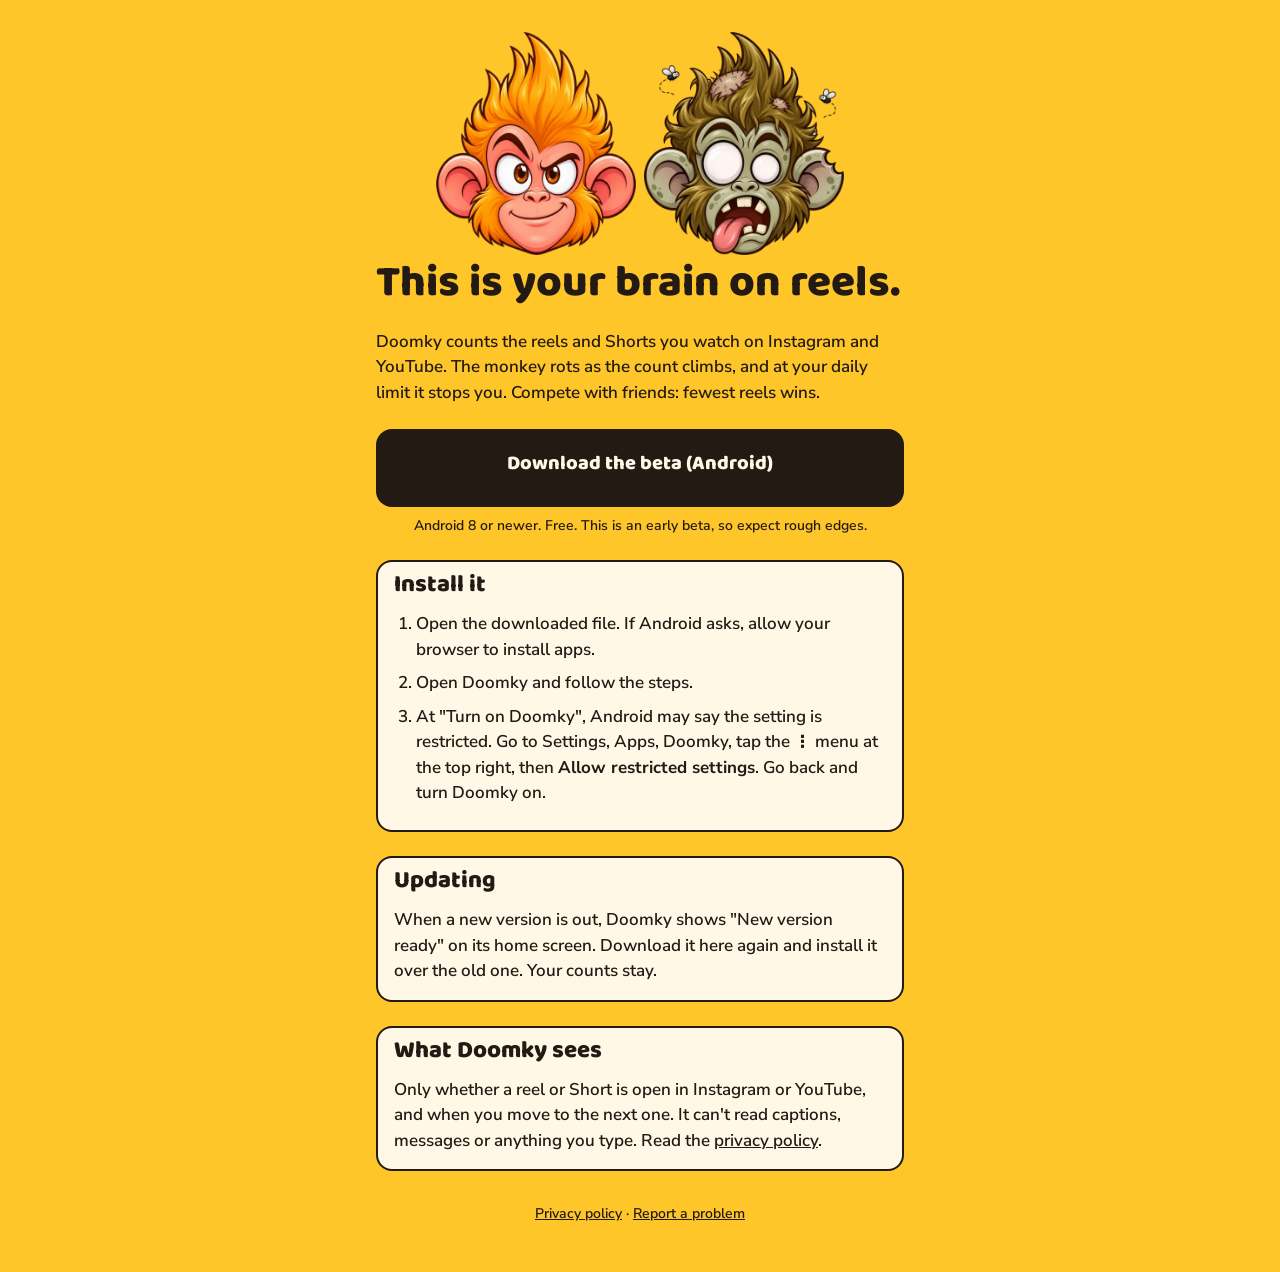
==== index.html @ 1da9b3ba "Doomky beta site: download page and privacy policy" ====
<!doctype html>
<html lang="en">
<head>
<meta charset="utf-8">
<meta name="viewport" content="width=device-width, initial-scale=1">
<title>Doomky beta</title>
<meta name="description" content="Doomky counts your reels and Shorts, and the monkey rots as you scroll. Android beta.">
<link rel="preconnect" href="https://fonts.googleapis.com">
<link rel="preconnect" href="https://fonts.gstatic.com" crossorigin>
<link href="https://fonts.googleapis.com/css2?family=Baloo+Tammudu+2:wght@800&family=Nunito+Sans:wght@600;800&display=swap" rel="stylesheet">
<style>
  :root { --ink: #231A14; --cream: #FFF8E7; --fresh: #FFC629; --rotten: #6F8F3A; color-scheme: light; }
  * { box-sizing: border-box; }
  body { margin: 0; background: var(--fresh); color: var(--ink); font: 600 17px/1.5 "Nunito Sans", system-ui, sans-serif; }
  main { max-width: 560px; margin: 0 auto; padding: 32px 16px 48px; }
  h1, h2 { font-family: "Baloo Tammudu 2", system-ui, sans-serif; font-weight: 800; line-height: 1.05; margin: 0; }
  h1 { font-size: 44px; margin-top: 16px; }
  h2 { font-size: 24px; margin-bottom: 8px; }
  .faces { display: flex; justify-content: center; gap: 8px; }
  .faces img { width: 45%; max-width: 200px; height: auto; }
  .lead { margin: 12px 0 24px; }
  .button { display: block; text-align: center; background: var(--ink); color: var(--cream); text-decoration: none; font: 800 20px "Baloo Tammudu 2", sans-serif; padding: 16px; border-radius: 16px; }
  .button:focus-visible { outline: 3px solid var(--cream); outline-offset: 3px; }
  .small { font-size: 14px; text-align: center; margin: 8px 0 0; }
  .card { background: var(--cream); border: 2px solid var(--ink); border-radius: 16px; padding: 16px; margin-top: 24px; }
  ol { margin: 0; padding-left: 22px; }
  li { margin-bottom: 8px; }
  a { color: var(--ink); }
  footer { margin-top: 32px; font-size: 14px; text-align: center; }
</style>
</head>
<body>
<main>
  <div class="faces">
    <img src="stage_0.webp" alt="Doomky the monkey, fresh" width="200" height="200">
    <img src="stage_4.webp" alt="Doomky the monkey, rotten after too many reels" width="200" height="200">
  </div>
  <h1>This is your brain on reels.</h1>
  <p class="lead">Doomky counts the reels and Shorts you watch on Instagram and YouTube. The monkey rots as the count climbs, and at your daily limit it stops you. Compete with friends: fewest reels wins.</p>
  <a class="button" href="https://github.com/shajith240/doomky-site/releases/latest/download/doomky.apk">Download the beta (Android)</a>
  <p class="small">Android 8 or newer. Free. This is an early beta, so expect rough edges.</p>

  <section class="card">
    <h2>Install it</h2>
    <ol>
      <li>Open the downloaded file. If Android asks, allow your browser to install apps.</li>
      <li>Open Doomky and follow the steps.</li>
      <li>At "Turn on Doomky", Android may say the setting is restricted. Go to Settings, Apps, Doomky, tap the ⋮ menu at the top right, then <b>Allow restricted settings</b>. Go back and turn Doomky on.</li>
    </ol>
  </section>

  <section class="card">
    <h2>Updating</h2>
    <p style="margin:0">When a new version is out, Doomky shows "New version ready" on its home screen. Download it here again and install it over the old one. Your counts stay.</p>
  </section>

  <section class="card">
    <h2>What Doomky sees</h2>
    <p style="margin:0">Only whether a reel or Short is open in Instagram or YouTube, and when you move to the next one. It can't read captions, messages or anything you type. Read the <a href="privacy.html">privacy policy</a>.</p>
  </section>

  <footer>
    <a href="privacy.html">Privacy policy</a> · <a href="https://github.com/shajith240/doomky-site/issues">Report a problem</a>
  </footer>
</main>
</body>
</html>
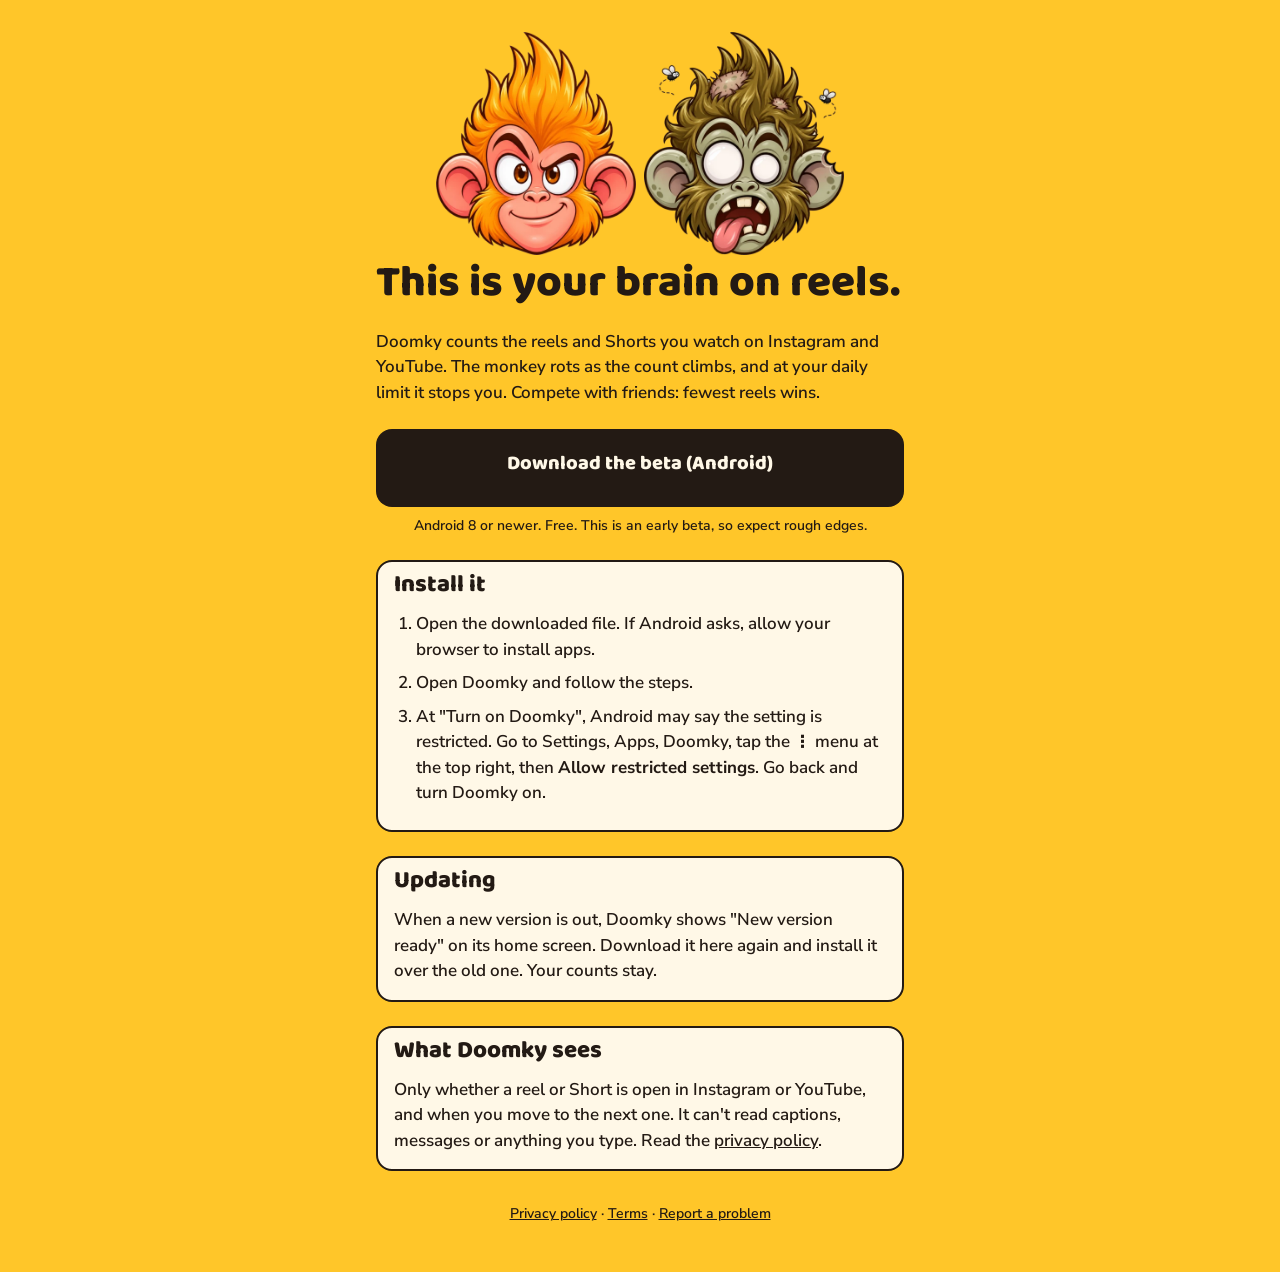
==== commit 596e03bd: "Privacy policy covers friends, bananas and crash reports; add terms" ====
--- a/index.html
+++ b/index.html
@@ -60,7 +60,7 @@
   </section>
 
   <footer>
-    <a href="privacy.html">Privacy policy</a> · <a href="https://github.com/shajith240/doomky-site/issues">Report a problem</a>
+    <a href="privacy.html">Privacy policy</a> · <a href="terms.html">Terms</a> · <a href="https://github.com/shajith240/doomky-site/issues">Report a problem</a>
   </footer>
 </main>
 </body>
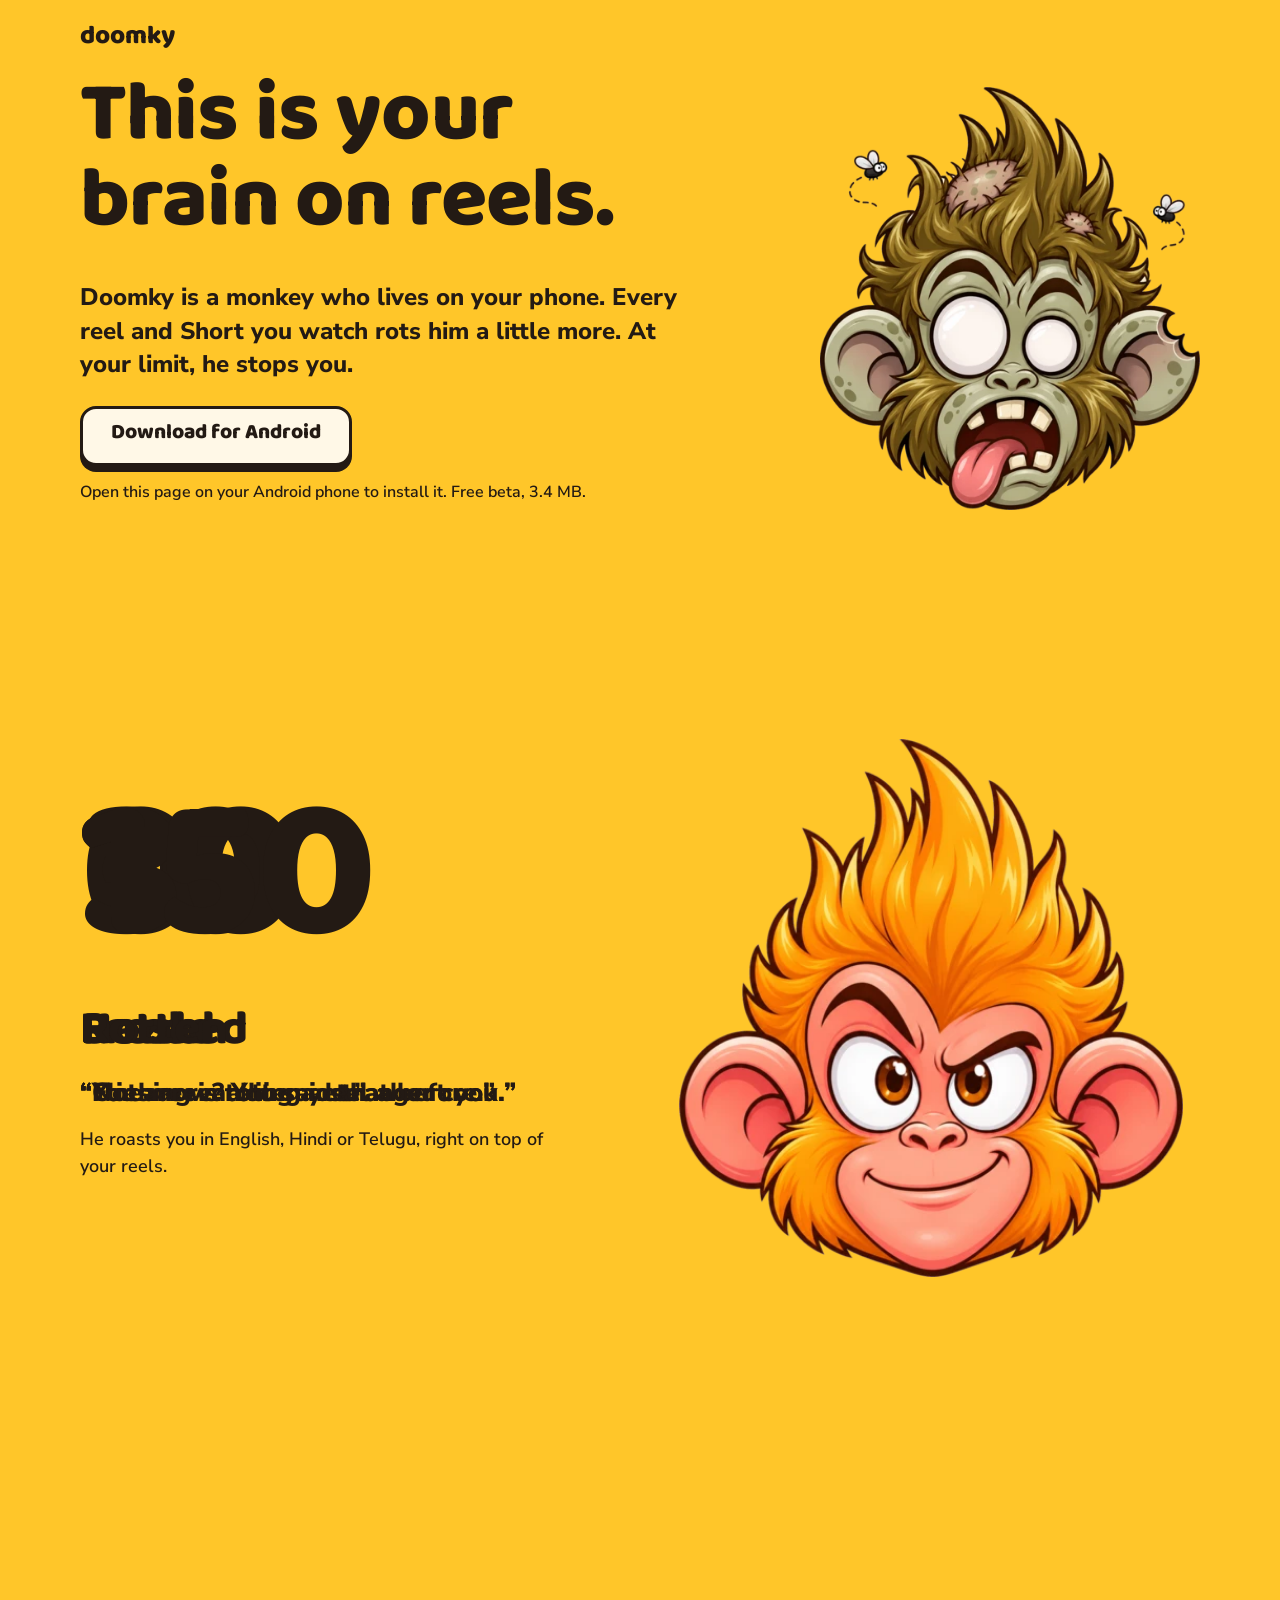
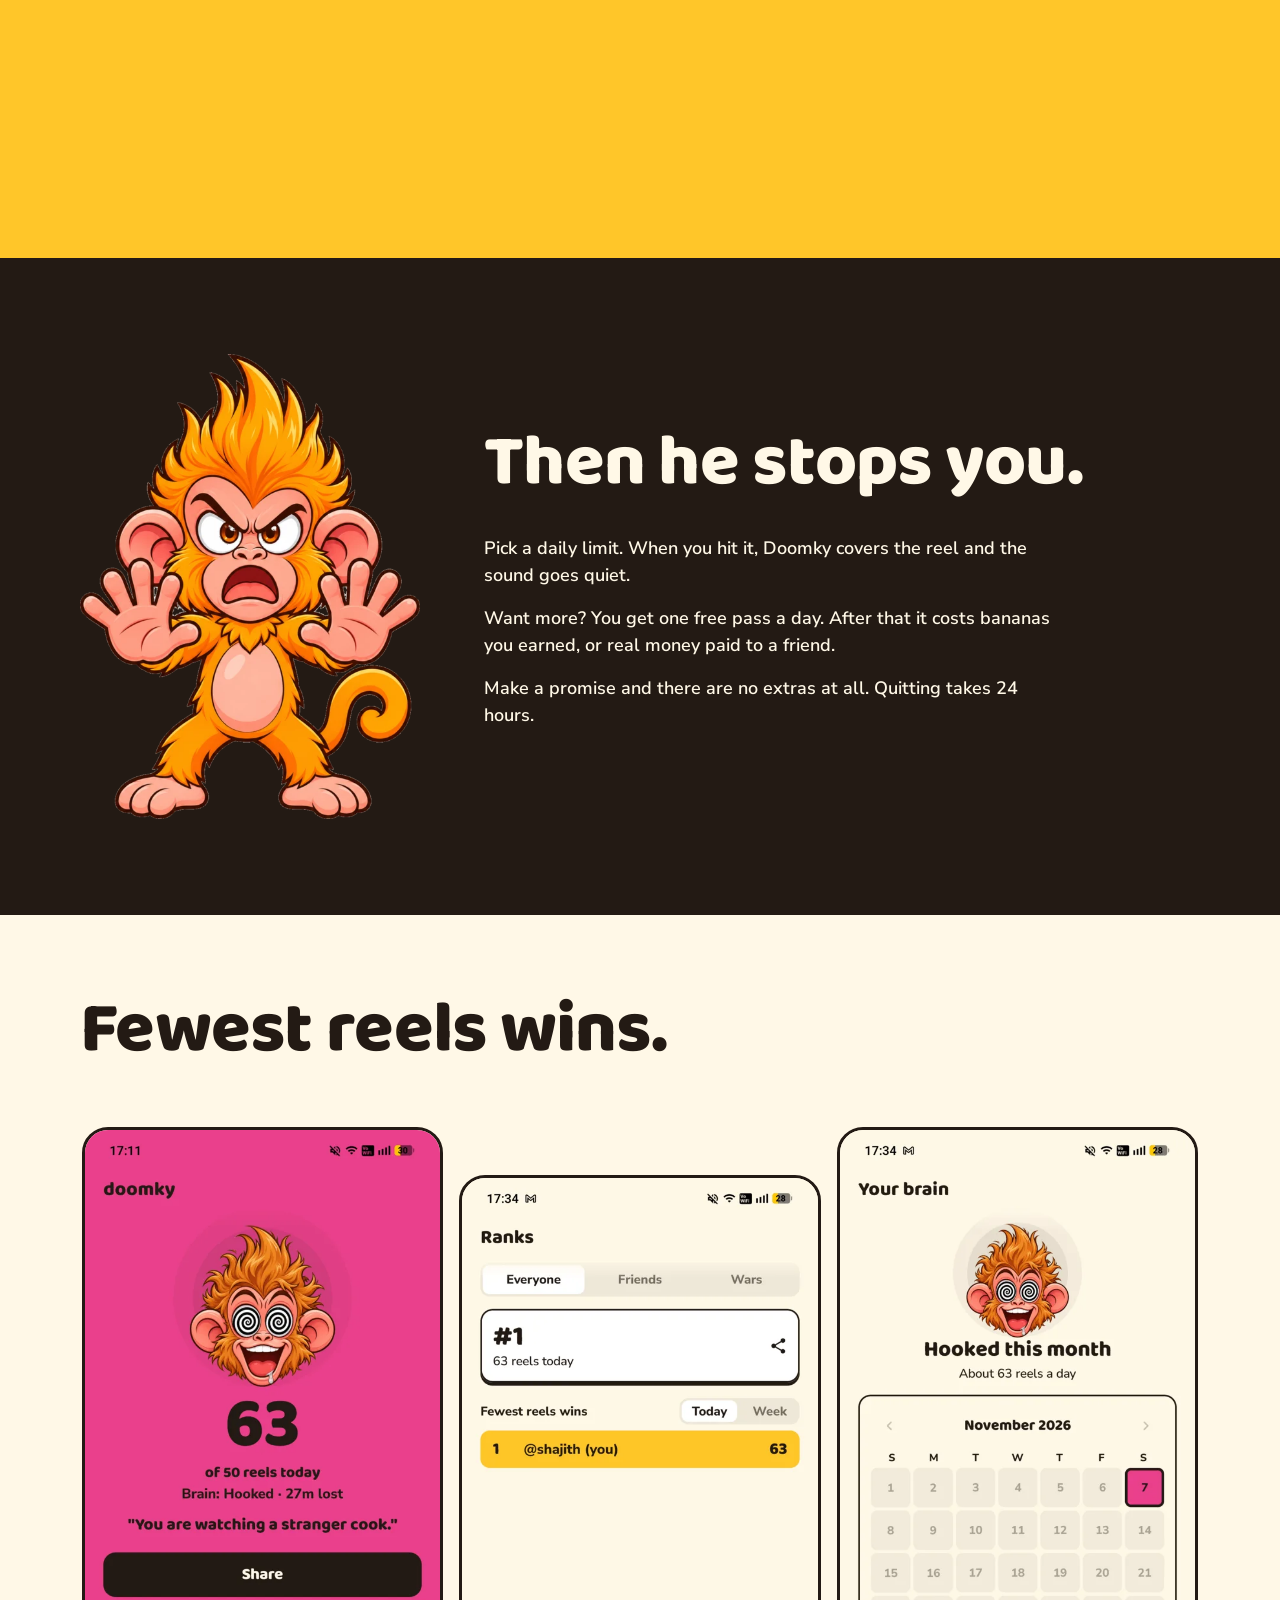
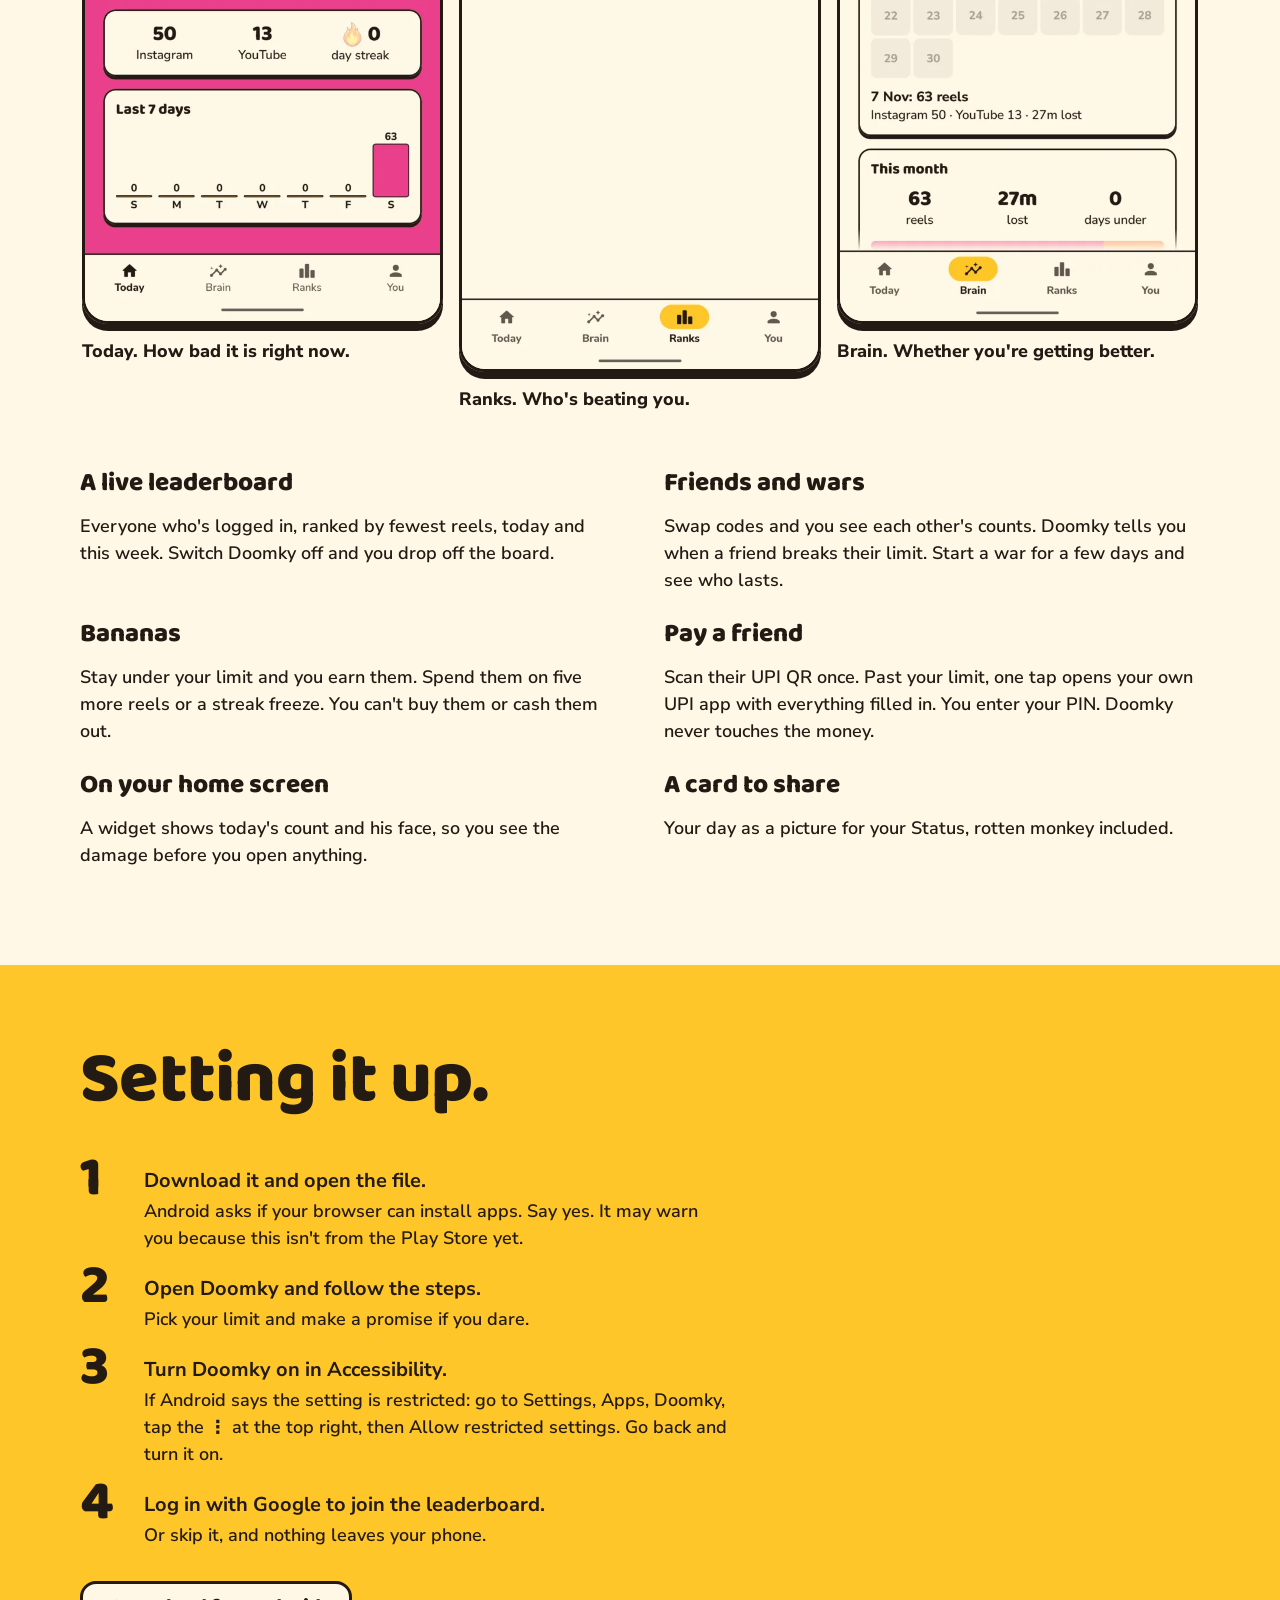
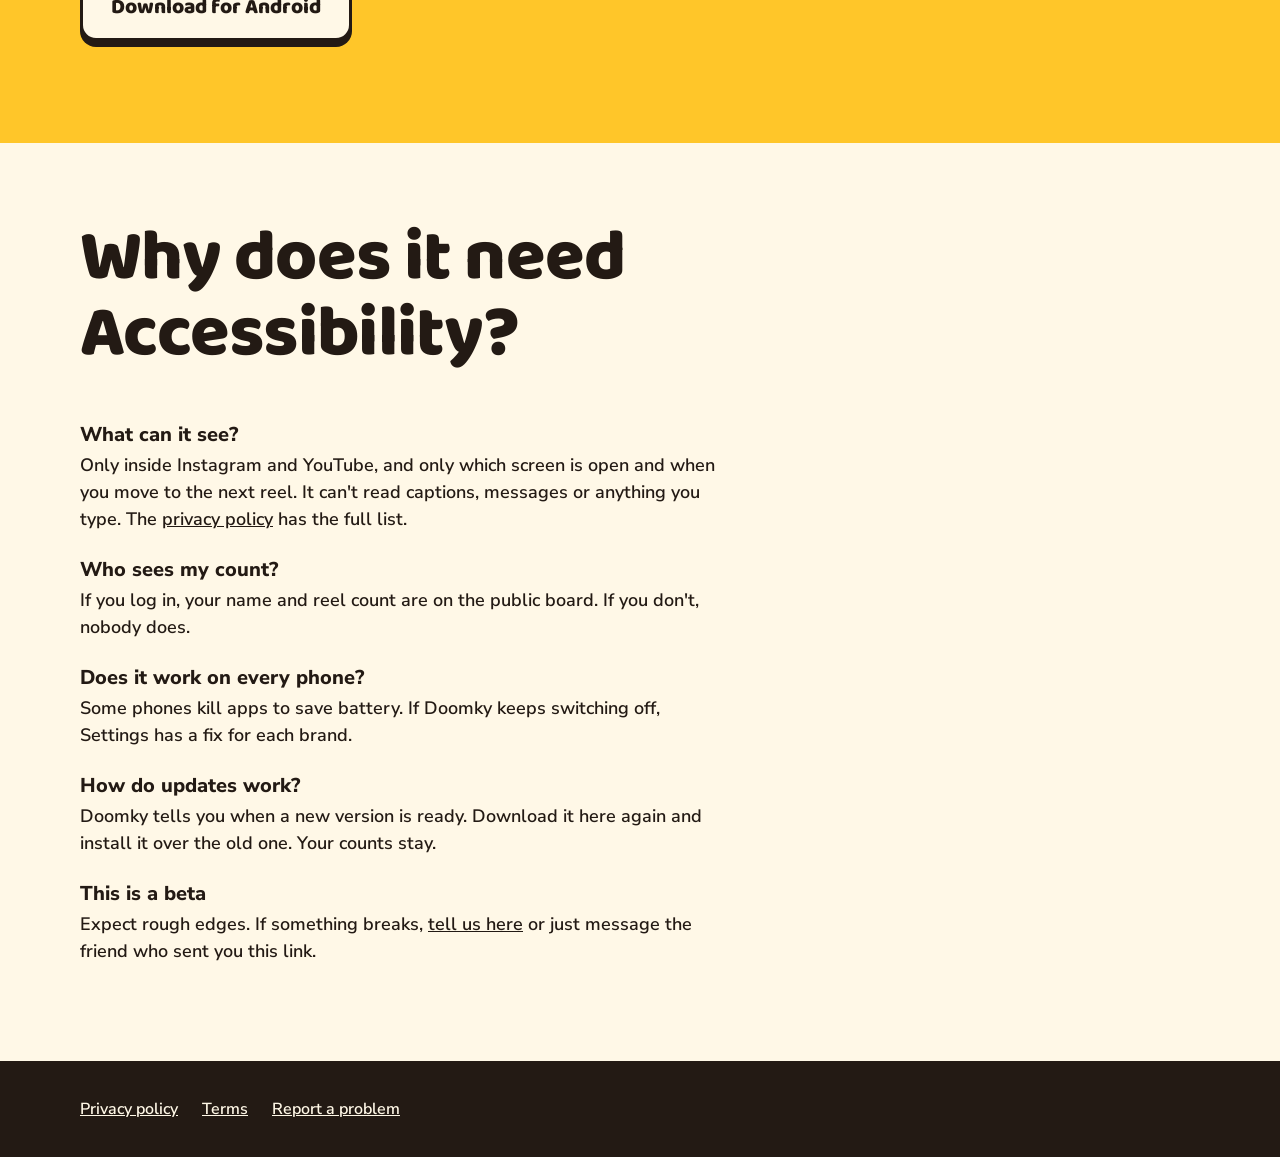
==== commit aacd1300: "Beta site: page rots as you scroll, chunky app-style buttons, real screens, setup guide" ====
--- a/index.html
+++ b/index.html
@@ -3,65 +3,322 @@
 <head>
 <meta charset="utf-8">
 <meta name="viewport" content="width=device-width, initial-scale=1">
-<title>Doomky beta</title>
-<meta name="description" content="Doomky counts your reels and Shorts, and the monkey rots as you scroll. Android beta.">
+<title>Doomky: this is your brain on reels</title>
+<meta name="description" content="A monkey that rots as you watch reels and Shorts, stops you at your limit, and ranks you against your friends. Fewest reels wins. Free Android beta.">
+<meta name="theme-color" content="#FFC629">
+<meta property="og:title" content="This is your brain on reels.">
+<meta property="og:description" content="Doomky rots as you scroll, stops you at your limit, and ranks you against your friends. Free Android beta.">
+<meta property="og:image" content="https://shajith240.github.io/doomky-site/og.jpg">
+<meta property="og:url" content="https://shajith240.github.io/doomky-site/">
+<meta property="og:type" content="website">
+<meta name="twitter:card" content="summary_large_image">
+<link rel="icon" href="stage_0.webp" type="image/webp">
 <link rel="preconnect" href="https://fonts.googleapis.com">
 <link rel="preconnect" href="https://fonts.gstatic.com" crossorigin>
-<link href="https://fonts.googleapis.com/css2?family=Baloo+Tammudu+2:wght@800&family=Nunito+Sans:wght@600;800&display=swap" rel="stylesheet">
+<link href="https://fonts.googleapis.com/css2?family=Baloo+Tammudu+2:wght@800&family=Nunito+Sans:opsz,wght@6..12,600;6..12,800&display=swap" rel="stylesheet">
 <style>
-  :root { --ink: #231A14; --cream: #FFF8E7; --fresh: #FFC629; --rotten: #6F8F3A; color-scheme: light; }
+  :root {
+    --ink: #231A14; --cream: #FFF8E7;
+    --fresh: #FFC629; --dazed: #FF8A3D; --hooked: #E9408A; --cooked: #B89B72; --rotten: #6F8F3A;
+    --stage: var(--fresh);
+    --bar: 76px;
+    --s1: 8px; --s2: 16px; --s3: 24px; --s4: 32px; --s5: 48px; --s6: 64px; --section: 72px;
+    color-scheme: light;
+  }
   * { box-sizing: border-box; }
-  body { margin: 0; background: var(--fresh); color: var(--ink); font: 600 17px/1.5 "Nunito Sans", system-ui, sans-serif; }
-  main { max-width: 560px; margin: 0 auto; padding: 32px 16px 48px; }
-  h1, h2 { font-family: "Baloo Tammudu 2", system-ui, sans-serif; font-weight: 800; line-height: 1.05; margin: 0; }
-  h1 { font-size: 44px; margin-top: 16px; }
-  h2 { font-size: 24px; margin-bottom: 8px; }
-  .faces { display: flex; justify-content: center; gap: 8px; }
-  .faces img { width: 45%; max-width: 200px; height: auto; }
-  .lead { margin: 12px 0 24px; }
-  .button { display: block; text-align: center; background: var(--ink); color: var(--cream); text-decoration: none; font: 800 20px "Baloo Tammudu 2", sans-serif; padding: 16px; border-radius: 16px; }
-  .button:focus-visible { outline: 3px solid var(--cream); outline-offset: 3px; }
-  .small { font-size: 14px; text-align: center; margin: 8px 0 0; }
-  .card { background: var(--cream); border: 2px solid var(--ink); border-radius: 16px; padding: 16px; margin-top: 24px; }
-  ol { margin: 0; padding-left: 22px; }
-  li { margin-bottom: 8px; }
-  a { color: var(--ink); }
-  footer { margin-top: 32px; font-size: 14px; text-align: center; }
+  html { -webkit-text-size-adjust: 100%; scroll-behavior: smooth; }
+  body {
+    margin: 0; color: var(--ink); background: var(--stage);
+    font: 600 18px/1.5 "Nunito Sans", system-ui, sans-serif;
+    transition: background-color .7s linear;
+    padding-bottom: var(--bar);
+  }
+  h1, h2, h3, .count, .wordmark { font-family: "Baloo Tammudu 2", system-ui, sans-serif; font-weight: 800; }
+  h1, h2, h3, p, ol, ul, figure { margin: 0; }
+  img { display: block; max-width: 100%; height: auto; }
+  a { color: inherit; }
+  :focus-visible { outline: 3px solid var(--ink); outline-offset: 3px; border-radius: 6px; }
+  .wrap { width: min(1120px, 100% - 40px); margin-inline: auto; }
+
+  /* opening poster: the type is the picture, and he bites into it */
+  .top { padding-top: var(--s3); }
+  .wordmark { font-size: 26px; line-height: 1; text-decoration: none; }
+  .poster { position: relative; padding: var(--s3) 0 0; }
+  h1 { font-size: clamp(50px, 14.5vw, 112px); line-height: 1.02; letter-spacing: -.01em; }
+  .section-title { font-size: clamp(38px, 8vw, 72px); line-height: 1.05; letter-spacing: -.01em; max-width: 12em; }
+  .poster img { width: clamp(220px, 62vw, 460px); margin: var(--s2) auto 0; position: relative; }
+  .lede { max-width: 26em; font-size: clamp(20px, 2.4vw, 24px); line-height: 1.4; margin-top: var(--s2); font-weight: 800; }
+  .get { display: inline-block; margin: var(--s3) 0 6px; background: var(--cream); color: var(--ink); border: 3px solid var(--ink); box-shadow: 0 6px 0 var(--ink); text-decoration: none; font: 800 21px/1 "Baloo Tammudu 2", sans-serif; padding: 18px 28px 15px; border-radius: 16px; transition: transform .1s ease-out, box-shadow .1s ease-out; }
+  .get:hover { background: #fff; }
+  .get:active { transform: translateY(5px); box-shadow: 0 1px 0 var(--ink); }
+  .fine { font-size: 16px; margin-top: var(--s1); }
+
+  /* the rot: one pinned scene. Scrolling only chooses which stage shows, so two stages can never be on screen together */
+  .rot { margin-top: var(--s6); }
+  .scene { display: flex; flex-direction: column; align-items: center; gap: var(--s3); width: min(1120px, 100% - 40px); margin-inline: auto; }
+  .faces { position: relative; width: min(42svh, 72vw); aspect-ratio: 1; flex: none; }
+  .faces img { position: absolute; inset: 0; width: 100%; height: 100%; object-fit: contain; opacity: 0; transition: opacity .3s linear; }
+  .faces img.on { opacity: 1; }
+  .beats { display: grid; width: 100%; }
+  .beat { grid-area: 1 / 1; opacity: 0; visibility: hidden; transition: opacity .18s linear, visibility 0s linear .18s; }
+  .beat.on { opacity: 1; visibility: visible; transition: opacity .22s linear .08s, visibility 0s; }
+  .count { font-size: clamp(88px, 24vw, 200px); line-height: .9; letter-spacing: -.02em; font-variant-numeric: tabular-nums; }
+  .beat h2 { font-size: clamp(30px, 4.5vw, 48px); line-height: 1.1; margin-top: 0; }
+  .beat p { font-size: clamp(20px, 2.4vw, 26px); font-weight: 800; line-height: 1.3; margin-top: var(--s1); max-width: 18em; }
+  .beat .say { font-weight: 600; font-size: 18px; line-height: 1.5; margin-top: var(--s2); max-width: 26em; }
+  /* only pinned when the script is running; without it every stage simply reads down the page */
+  .js .rot { height: 500svh; margin-top: var(--s5); }
+  .js .scene { position: sticky; top: 0; height: 100svh; padding: var(--s3) 0 calc(var(--bar) + var(--s2)); justify-content: center; }
+  html:not(.js) .beat { grid-area: auto; opacity: 1; visibility: visible; margin-bottom: var(--s5); }
+  html:not(.js) .faces { display: none; }
+
+  /* the stop: nothing else on the page interrupts you like this, and neither does anything else on your phone */
+  .stop { padding: var(--section) 0; color: var(--cream); background: var(--ink); }
+  .stop .wrap { display: grid; gap: var(--s2); }
+  .stop img { width: min(280px, 72vw); margin: 0 auto var(--s1); }
+    .stop p { max-width: 32em; margin-top: var(--s2); }
+  .stop :focus-visible { outline-color: var(--cream); }
+
+  /* the real app, laid out by hand */
+  .inside { background: var(--cream); padding: var(--section) 0; }
+    .shots { display: flex; gap: var(--s2); margin: var(--s4) 0 var(--s5); overflow-x: auto; scroll-snap-type: x proximity; padding: var(--s1) 2px var(--s2); }
+  .shots figure { flex: 0 0 min(64vw, 300px); scroll-snap-align: start; }
+  .shots img { border: 3px solid var(--ink); border-radius: 26px; box-shadow: 0 7px 0 var(--ink); }
+  .shots figure:nth-child(2) { margin-top: var(--s3); }
+  .shots figcaption { font-weight: 800; margin-top: var(--s2); line-height: 1.3; }
+  .what { display: grid; gap: var(--s4) var(--s5); }
+  .what h3 { font-size: 26px; line-height: 1.15; }
+  .what p { margin-top: var(--s1); max-width: 32em; }
+
+  /* setting it up: this really is a sequence */
+  .setup { background: var(--fresh); padding: var(--section) 0; }
+    .setup ol { list-style: none; padding: 0; margin-top: var(--s4); counter-reset: s; display: grid; gap: var(--s3); max-width: 36em; }
+  .setup li { counter-increment: s; display: grid; grid-template-columns: var(--s6) 1fr; }
+  .setup li::before { content: counter(s); font: 800 56px/.9 "Baloo Tammudu 2", sans-serif; }
+  .setup b { display: block; font-size: 20px; line-height: 1.3; margin-bottom: 4px; }
+  .setup .get { margin-top: var(--s4); background: var(--cream); }
+
+  .honest { background: var(--cream); padding: var(--section) 0; }
+    .honest .qa { margin-top: var(--s4); display: grid; gap: var(--s3); max-width: 36em; }
+  .honest h3 { font: 800 20px/1.3 "Nunito Sans", sans-serif; margin-bottom: 4px; }
+  footer { background: var(--ink); color: var(--cream); padding: var(--s3) 0; font-size: 16px; }
+  footer nav { display: flex; flex-wrap: wrap; gap: 0 var(--s3); }
+  footer a { display: inline-block; padding: 12px 0; }
+  footer :focus-visible { outline-color: var(--cream); }
+
+  /* the button stays in reach, because people arrive from a chat, on a phone */
+  .bar { position: fixed; inset: auto 0 0; z-index: 5; padding: 10px var(--s2) calc(14px + env(safe-area-inset-bottom)); background: var(--ink); display: flex; align-items: center; gap: 14px; transform: translateY(100%); transition: transform .28s cubic-bezier(.2,.8,.2,1); }
+  .bar.show { transform: none; }
+  .bar img { width: 44px; height: 44px; flex: none; }
+  .bar a { flex: 1; text-align: center; background: var(--fresh); color: var(--ink); border: 2px solid var(--cream); box-shadow: 0 4px 0 var(--cream); text-decoration: none; font: 800 20px/1 "Baloo Tammudu 2", sans-serif; padding: 14px 12px 11px; border-radius: 13px; transition: transform .1s ease-out, box-shadow .1s ease-out; }
+  .bar a:active { transform: translateY(3px); box-shadow: 0 1px 0 var(--cream); }
+  .bar a:focus-visible { outline-color: var(--cream); }
+
+  @media (min-width: 800px) {
+    :root { --bar: 0px; }
+    .bar { display: none; }
+    :root { --section: 96px; }
+    .poster { display: grid; grid-template-columns: 1fr 380px; align-items: center; gap: 0 var(--s5); padding-top: var(--s4); }
+    .poster h1 { font-size: clamp(64px, 6.6vw, 96px); grid-column: 1; align-self: end; }
+    .poster .pitch { grid-column: 1; align-self: start; }
+    .poster img { grid-column: 2; grid-row: 1 / span 2; width: 100%; margin: 0; }
+    .js .scene { flex-direction: row-reverse; justify-content: space-between; gap: var(--s6); padding-bottom: var(--s3); }
+    .faces { width: min(64svh, 42vw); }
+    .beats { flex: 1; }
+    .stop .wrap { grid-template-columns: auto 1fr; align-items: center; gap: var(--s2) var(--s6); }
+    .stop img { width: 340px; margin: 0; }
+    .shots { overflow: visible; }
+    .shots figure { flex: 1 1 0; }
+    .shots figure:nth-child(2) { margin-top: var(--s5); }
+    .what { grid-template-columns: 1fr 1fr; }
+  }
+  @media (prefers-reduced-motion: reduce) {
+    html { scroll-behavior: auto; }
+    body, .faces img, .get, .bar, .bar a { transition: none; }
+  }
 </style>
 </head>
 <body>
+
+<header class="top wrap"><span class="wordmark">doomky</span></header>
+
 <main>
-  <div class="faces">
-    <img src="stage_0.webp" alt="Doomky the monkey, fresh" width="200" height="200">
-    <img src="stage_4.webp" alt="Doomky the monkey, rotten after too many reels" width="200" height="200">
+  <section class="wrap poster">
+    <h1>This is your<br>brain on reels.</h1>
+    <img src="stage_4.webp" width="512" height="512" alt="Doomky the monkey, rotten: grey-green, bald patches, tongue out, flies around his head.">
+    <div class="pitch">
+      <p class="lede">Doomky is a monkey who lives on your phone. Every reel and Short you watch rots him a little more. At your limit, he stops you.</p>
+      <a class="get" href="https://github.com/shajith240/doomky-site/releases/latest/download/doomky.apk">Download for Android</a>
+      <p class="fine">Free beta. 3.4 MB. Not on iPhone yet.</p>
+    </div>
+  </section>
+
+  <section class="rot" aria-label="What happens to him as the count climbs">
+    <div class="scene">
+      <div class="faces" aria-hidden="true">
+        <img class="on" src="stage_0.webp" width="512" height="512" alt="" data-face="0">
+        <img src="stage_1.webp" width="512" height="512" alt="" data-face="1" loading="lazy">
+        <img src="stage_2.webp" width="512" height="512" alt="" data-face="2" loading="lazy">
+        <img src="stage_3.webp" width="512" height="512" alt="" data-face="3" loading="lazy">
+        <img src="stage_4.webp" width="512" height="512" alt="" data-face="4" loading="lazy">
+      </div>
+      <div class="beats">
+      <article class="beat on" data-stage="0" data-color="--fresh">
+        <div class="count" data-count="0">0</div>
+        <h2>Fresh</h2>
+        <p>“Nothing is rotten yet.”</p>
+      </article>
+      <article class="beat" data-stage="1" data-color="--dazed">
+        <div class="count" data-count="10">10</div>
+        <h2>Dazed</h2>
+        <p>“One more? You said that before.”</p>
+      </article>
+      <article class="beat" data-stage="2" data-color="--hooked">
+        <div class="count" data-count="30">30</div>
+        <h2>Hooked</h2>
+        <p>“You are watching a stranger cook.”</p>
+      </article>
+      <article class="beat" data-stage="3" data-color="--cooked">
+        <div class="count" data-count="75">75</div>
+        <h2>Cooked</h2>
+        <p>“You learned a dance. Not your syllabus.”</p>
+      </article>
+      <article class="beat" data-stage="4" data-color="--rotten">
+        <div class="count" data-count="150">150</div>
+        <h2>Rotten</h2>
+        <p>“Flies are making a reel about you.”</p>
+        <p class="say">He roasts you in English, Hindi or Telugu, right on top of your reels.</p>
+      </article>
+      </div>
+    </div>
+  </section>
+
+  <section class="stop">
+    <div class="wrap">
+      <img src="pose_stop.webp" width="720" height="720" alt="Doomky standing with both palms out, shouting stop." loading="lazy">
+      <div class="words">
+      <h2 class="section-title">Then he stops you.</h2>
+      <p>Pick a daily limit. When you hit it, Doomky covers the reel and the sound goes quiet.</p>
+      <p>Want more? You get one free pass a day. After that it costs bananas you earned, or real money paid to a friend.</p>
+      <p>Make a promise and there are no extras at all. Quitting takes 24 hours.</p>
+      </div>
+    </div>
+  </section>
+
+  <section class="inside">
+    <div class="wrap">
+      <h2 class="section-title">Fewest reels wins.</h2>
+      <div class="shots">
+        <figure><img src="screen_today.webp" width="600" height="1335" alt="The Today screen: Doomky hypnotised on a pink background, 63 of 50 reels today, 27 minutes lost." loading="lazy"><figcaption>Today. How bad it is right now.</figcaption></figure>
+        <figure><img src="screen_ranks.webp" width="600" height="1335" alt="The Ranks screen: tabs for Everyone, Friends and Wars, with your place on the board." loading="lazy"><figcaption>Ranks. Who's beating you.</figcaption></figure>
+        <figure><img src="screen_brain.webp" width="600" height="1335" alt="The Brain screen: a month calendar coloured by how rotten each day was." loading="lazy"><figcaption>Brain. Whether you're getting better.</figcaption></figure>
+      </div>
+      <div class="what">
+        <div><h3>A live leaderboard</h3><p>Everyone who's logged in, ranked by fewest reels, today and this week. Switch Doomky off and you drop off the board.</p></div>
+        <div><h3>Friends and wars</h3><p>Swap codes and you see each other's counts. Doomky tells you when a friend breaks their limit. Start a war for a few days and see who lasts.</p></div>
+        <div><h3>Bananas</h3><p>Stay under your limit and you earn them. Spend them on five more reels or a streak freeze. You can't buy them or cash them out.</p></div>
+        <div><h3>Pay a friend</h3><p>Scan their UPI QR once. Past your limit, one tap opens your own UPI app with everything filled in. You enter your PIN. Doomky never touches the money.</p></div>
+        <div><h3>On your home screen</h3><p>A widget shows today's count and his face, so you see the damage before you open anything.</p></div>
+        <div><h3>A card to share</h3><p>Your day as a picture for your Status, rotten monkey included.</p></div>
+      </div>
+    </div>
+  </section>
+
+  <section class="setup" id="setup">
+    <div class="wrap">
+      <h2 class="section-title">Setting it up.</h2>
+      <ol>
+        <li><div><b>Download it and open the file.</b> Android asks if your browser can install apps. Say yes. It may warn you because this isn't from the Play Store yet.</div></li>
+        <li><div><b>Open Doomky and follow the steps.</b> Pick your limit and make a promise if you dare.</div></li>
+        <li><div><b>Turn Doomky on in Accessibility.</b> If Android says the setting is restricted: go to Settings, Apps, Doomky, tap the ⋮ at the top right, then Allow restricted settings. Go back and turn it on.</div></li>
+        <li><div><b>Log in with Google to join the leaderboard.</b> Or skip it, and nothing leaves your phone.</div></li>
+      </ol>
+      <a class="get" href="https://github.com/shajith240/doomky-site/releases/latest/download/doomky.apk">Download for Android</a>
+    </div>
+  </section>
+
+  <section class="honest">
+    <div class="wrap">
+      <h2 class="section-title">Why does it need Accessibility?</h2>
+      <div class="qa">
+        <div><h3>What can it see?</h3><p>Only inside Instagram and YouTube, and only which screen is open and when you move to the next reel. It can't read captions, messages or anything you type. The <a href="privacy.html">privacy policy</a> has the full list.</p></div>
+        <div><h3>Who sees my count?</h3><p>If you log in, your name and reel count are on the public board. If you don't, nobody does.</p></div>
+        <div><h3>Does it work on every phone?</h3><p>Some phones kill apps to save battery. If Doomky keeps switching off, Settings has a fix for each brand.</p></div>
+        <div><h3>How do updates work?</h3><p>Doomky tells you when a new version is ready. Download it here again and install it over the old one. Your counts stay.</p></div>
+        <div><h3>This is a beta</h3><p>Expect rough edges. If something breaks, <a href="https://github.com/shajith240/doomky-site/issues">tell us here</a> or just message the friend who sent you this link.</p></div>
+      </div>
+    </div>
+  </section>
+</main>
+
+<footer>
+  <div class="wrap">
+    <nav aria-label="Legal">
+      <a href="privacy.html">Privacy policy</a>
+      <a href="terms.html">Terms</a>
+      <a href="https://github.com/shajith240/doomky-site/issues">Report a problem</a>
+    </nav>
   </div>
-  <h1>This is your brain on reels.</h1>
-  <p class="lead">Doomky counts the reels and Shorts you watch on Instagram and YouTube. The monkey rots as the count climbs, and at your daily limit it stops you. Compete with friends: fewest reels wins.</p>
-  <a class="button" href="https://github.com/shajith240/doomky-site/releases/latest/download/doomky.apk">Download the beta (Android)</a>
-  <p class="small">Android 8 or newer. Free. This is an early beta, so expect rough edges.</p>
-
-  <section class="card">
-    <h2>Install it</h2>
-    <ol>
-      <li>Open the downloaded file. If Android asks, allow your browser to install apps.</li>
-      <li>Open Doomky and follow the steps.</li>
-      <li>At "Turn on Doomky", Android may say the setting is restricted. Go to Settings, Apps, Doomky, tap the ⋮ menu at the top right, then <b>Allow restricted settings</b>. Go back and turn Doomky on.</li>
-    </ol>
-  </section>
-
-  <section class="card">
-    <h2>Updating</h2>
-    <p style="margin:0">When a new version is out, Doomky shows "New version ready" on its home screen. Download it here again and install it over the old one. Your counts stay.</p>
-  </section>
-
-  <section class="card">
-    <h2>What Doomky sees</h2>
-    <p style="margin:0">Only whether a reel or Short is open in Instagram or YouTube, and when you move to the next one. It can't read captions, messages or anything you type. Read the <a href="privacy.html">privacy policy</a>.</p>
-  </section>
-
-  <footer>
-    <a href="privacy.html">Privacy policy</a> · <a href="terms.html">Terms</a> · <a href="https://github.com/shajith240/doomky-site/issues">Report a problem</a>
-  </footer>
-</main>
+</footer>
+
+<div class="bar">
+  <img src="stage_0.webp" width="44" height="44" alt="" id="barface">
+  <a href="https://github.com/shajith240/doomky-site/releases/latest/download/doomky.apk">Download for Android</a>
+</div>
+
+<script>
+  document.documentElement.classList.add('js');
+  // The whole page takes the stage colour of whichever beat is in the middle of the screen, and the head and count follow it.
+  (function () {
+    var calm = matchMedia('(prefers-reduced-motion: reduce)').matches;
+    var beats = document.querySelectorAll('.beat');
+    var faces = document.querySelectorAll('[data-face]');
+    var root = document.documentElement;
+    var last = null, climbing = 0;
+    function climb(el) {
+      var to = +el.dataset.count, from = Math.max(0, to - Math.ceil(to * .4)), start = performance.now(), me = ++climbing;
+      if (calm || to === 0) { el.textContent = to; return; }
+      (function tick(now) {
+        if (me !== climbing) { el.textContent = to; return; } // a newer stage took over, so this one just lands
+        var t = Math.min(1, (now - start) / 500);
+        el.textContent = Math.round(from + (to - from) * (1 - Math.pow(1 - t, 3)));
+        if (t < 1) requestAnimationFrame(tick);
+      })(start);
+    }
+    function show(beat) {
+      if (beat === last) return;
+      if (last) last.classList.remove('on');
+      beat.classList.add('on');
+      last = beat;
+      root.style.setProperty('--stage', 'var(' + beat.dataset.color + ')');
+      faces.forEach(function (f) { f.classList.toggle('on', f.dataset.face === beat.dataset.stage); });
+      document.getElementById('barface').src = 'stage_' + beat.dataset.stage + '.webp';
+      climb(beat.querySelector('.count'));
+    }
+    var rot = document.querySelector('.rot');
+    function place() {
+      var box = rot.getBoundingClientRect();
+      var travelled = -box.top / Math.max(1, box.height - innerHeight);
+      show(beats[Math.max(0, Math.min(beats.length - 1, Math.floor(travelled * beats.length)))]);
+    }
+    addEventListener('scroll', place, { passive: true });
+    addEventListener('resize', place);
+    place();
+    // the bar only arrives once the main button has gone, so there's never two of them on screen
+    if ('IntersectionObserver' in window) {
+      new IntersectionObserver(function (entries) {
+        document.querySelector('.bar').classList.toggle('show', !entries[0].isIntersecting);
+      }).observe(document.querySelector('.get'));
+    } else {
+      document.querySelector('.bar').classList.add('show');
+    }
+    // this file is only for Android, so anyone else is told before they tap
+    if (!/android/i.test(navigator.userAgent)) {
+      document.querySelector('.fine').textContent = /iphone|ipad|ipod/i.test(navigator.userAgent)
+        ? 'Android only for now. There is no iPhone version yet.'
+        : 'Open this page on your Android phone to install it. Free beta, 3.4 MB.';
+    }
+  })();
+</script>
 </body>
 </html>
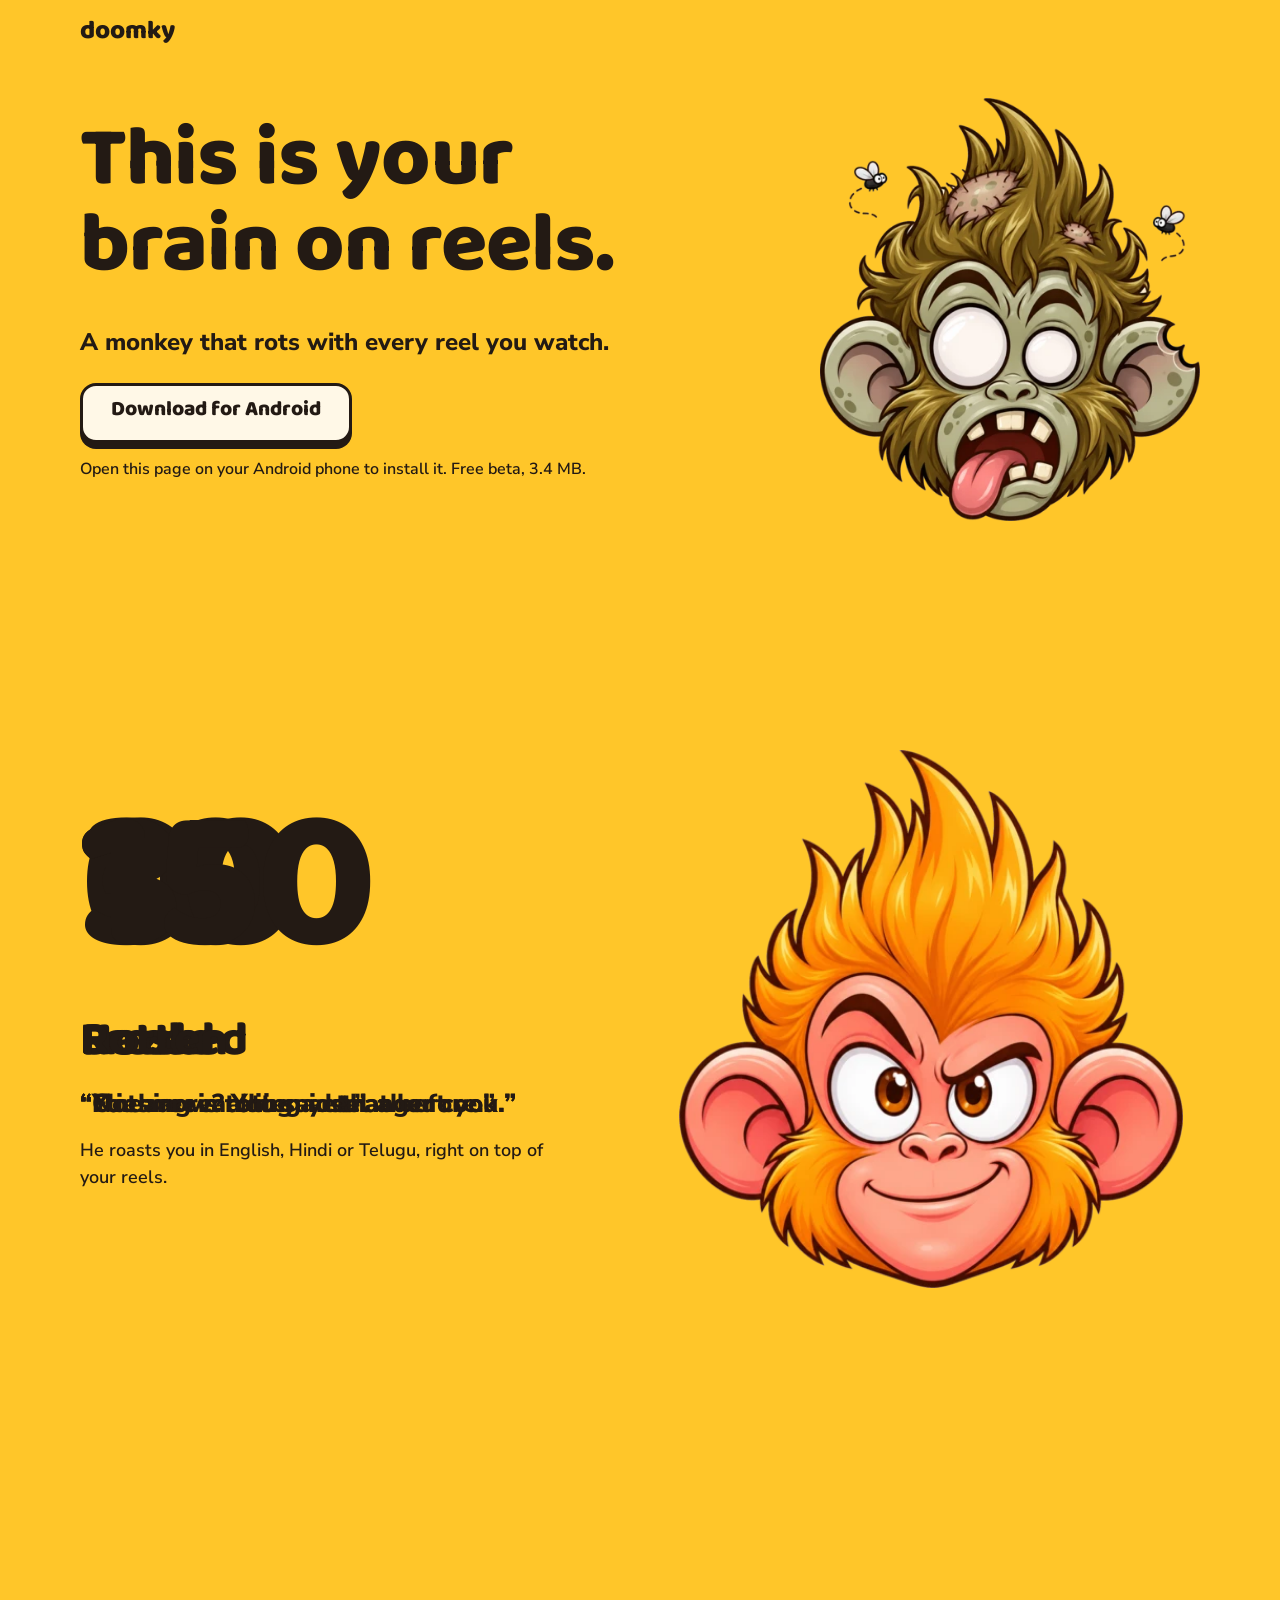
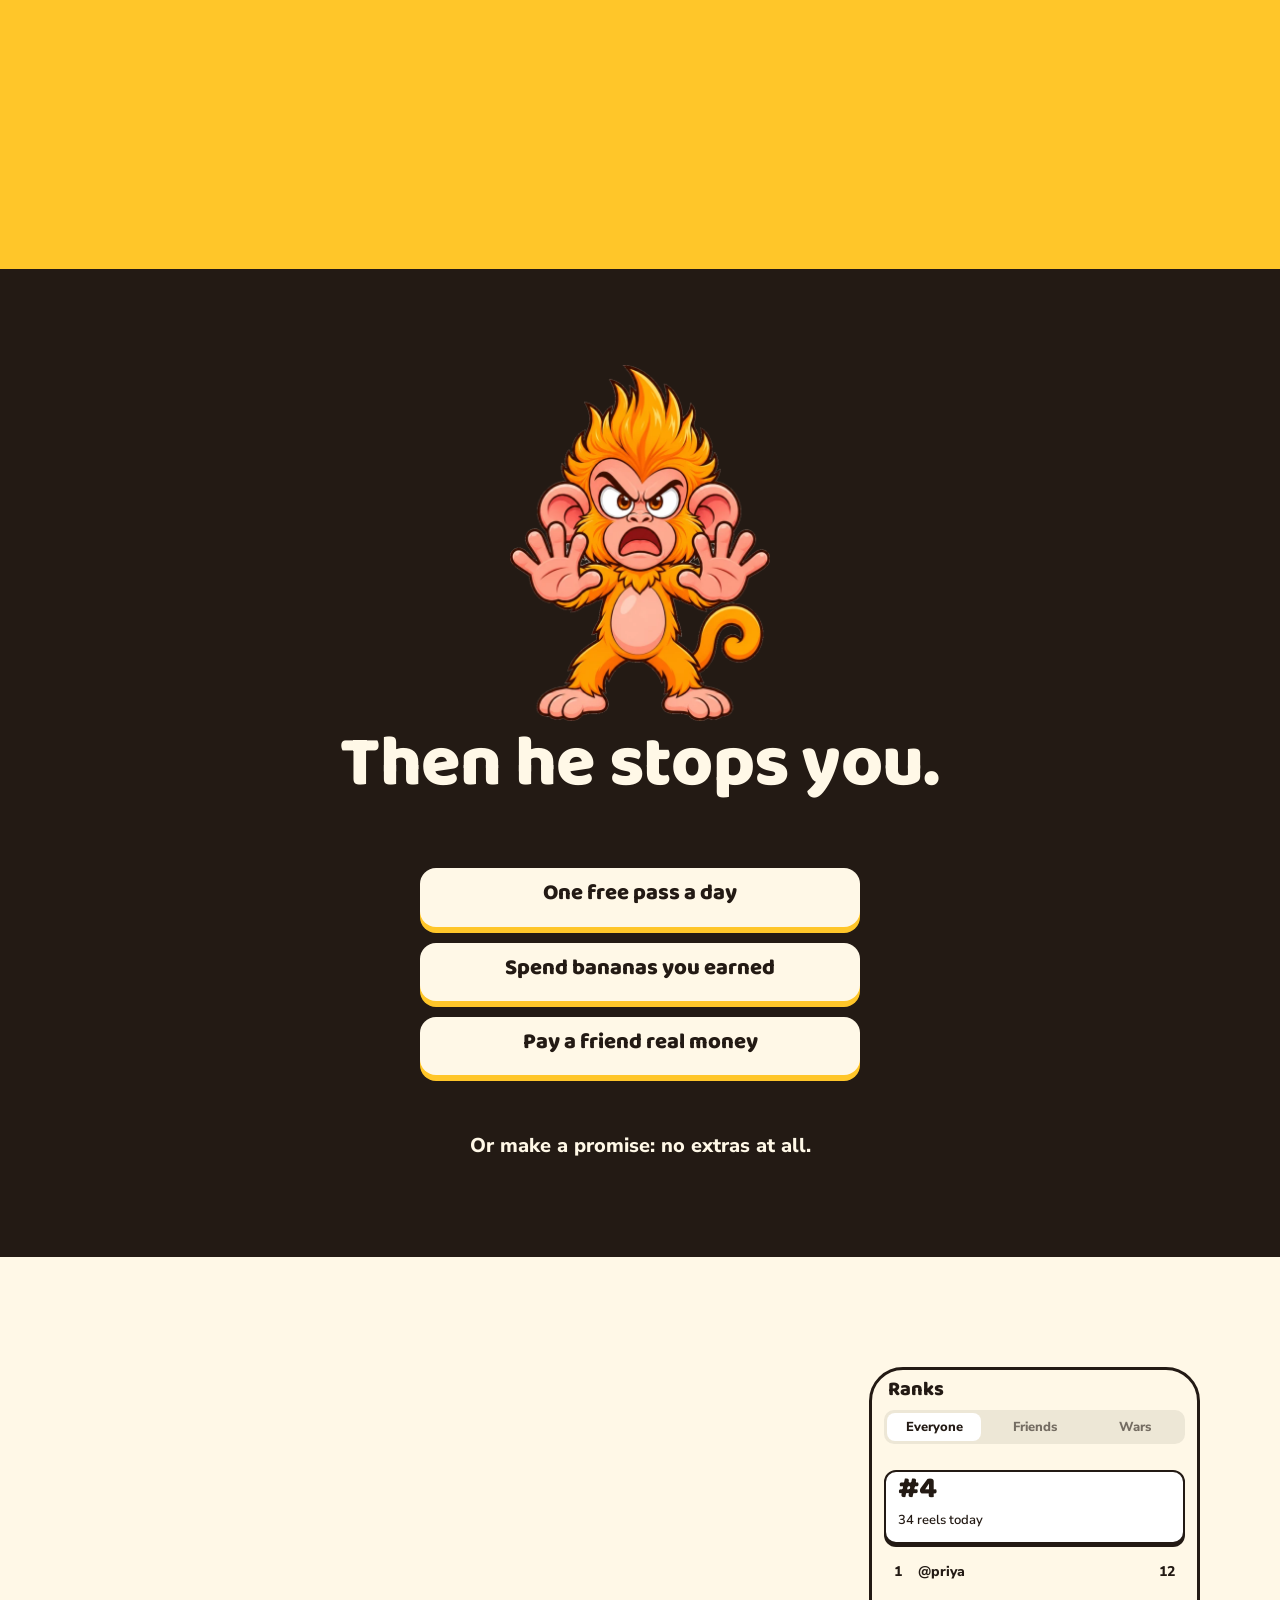
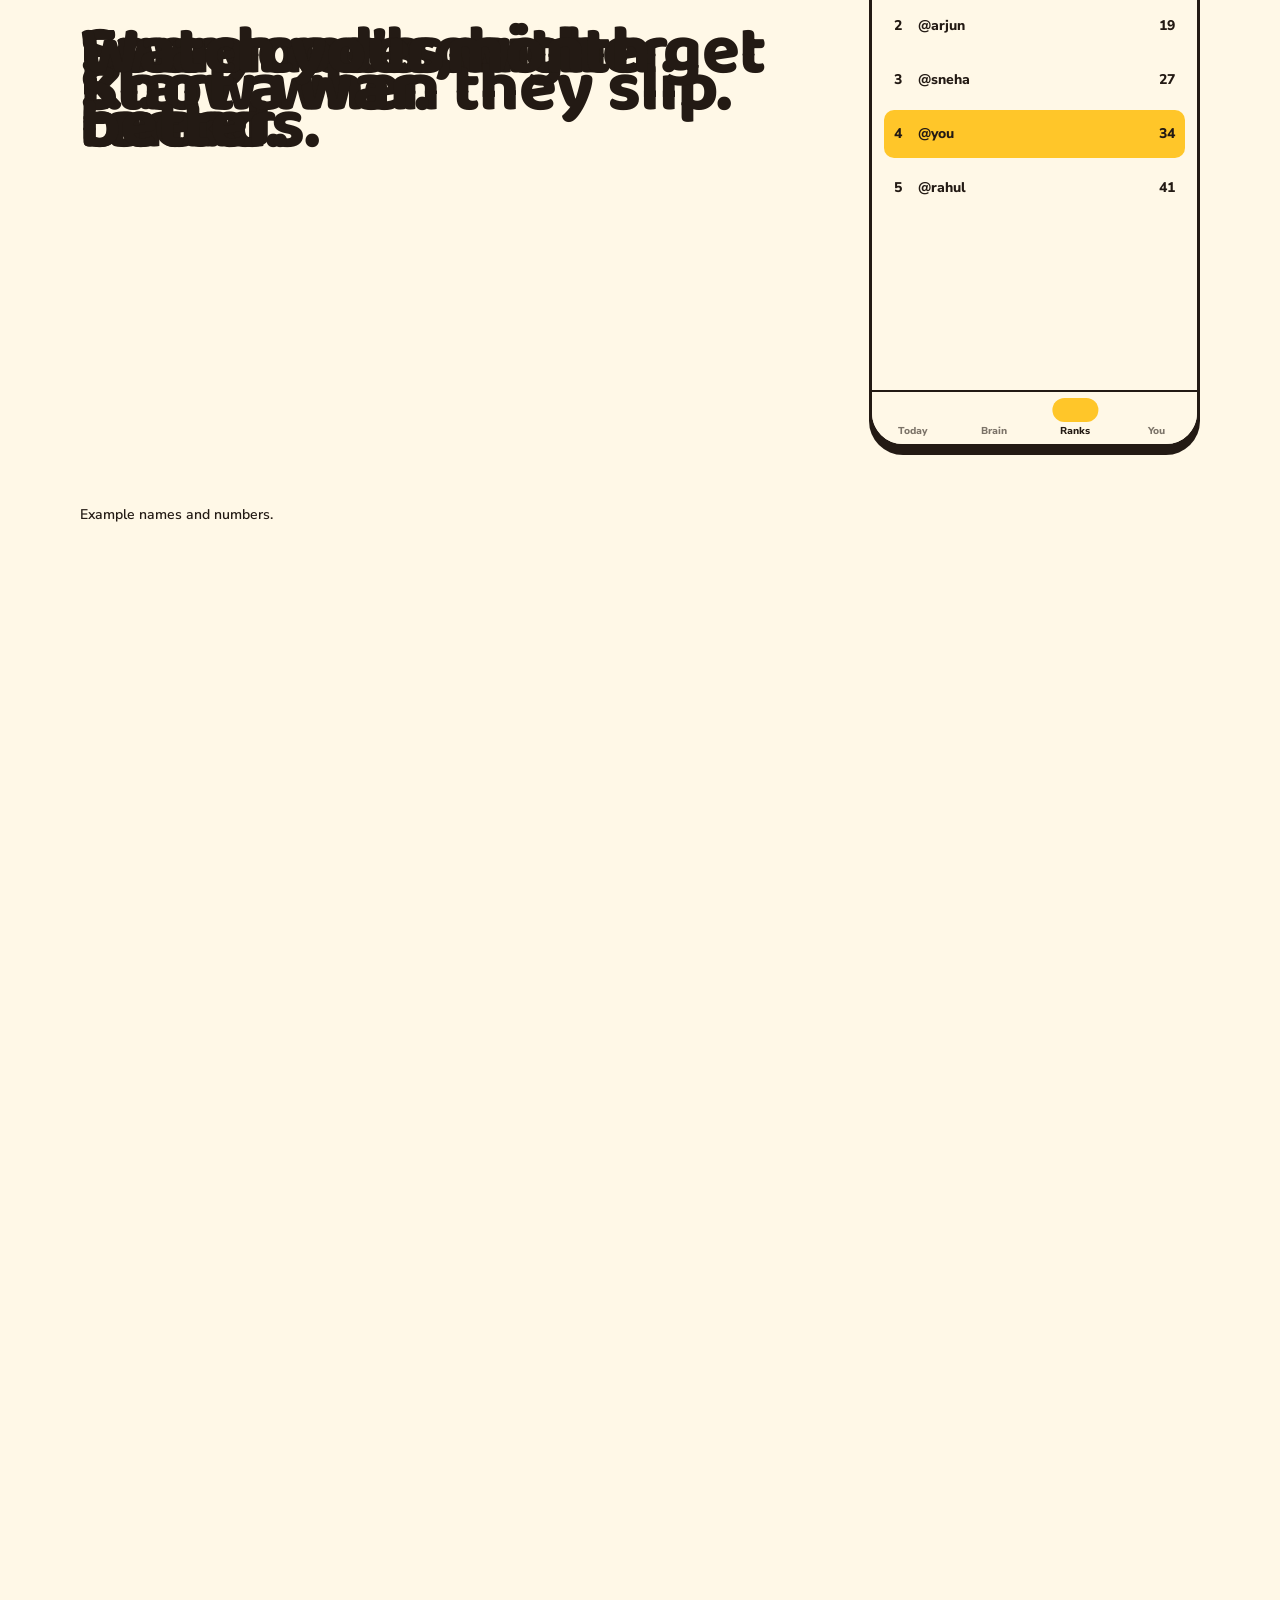
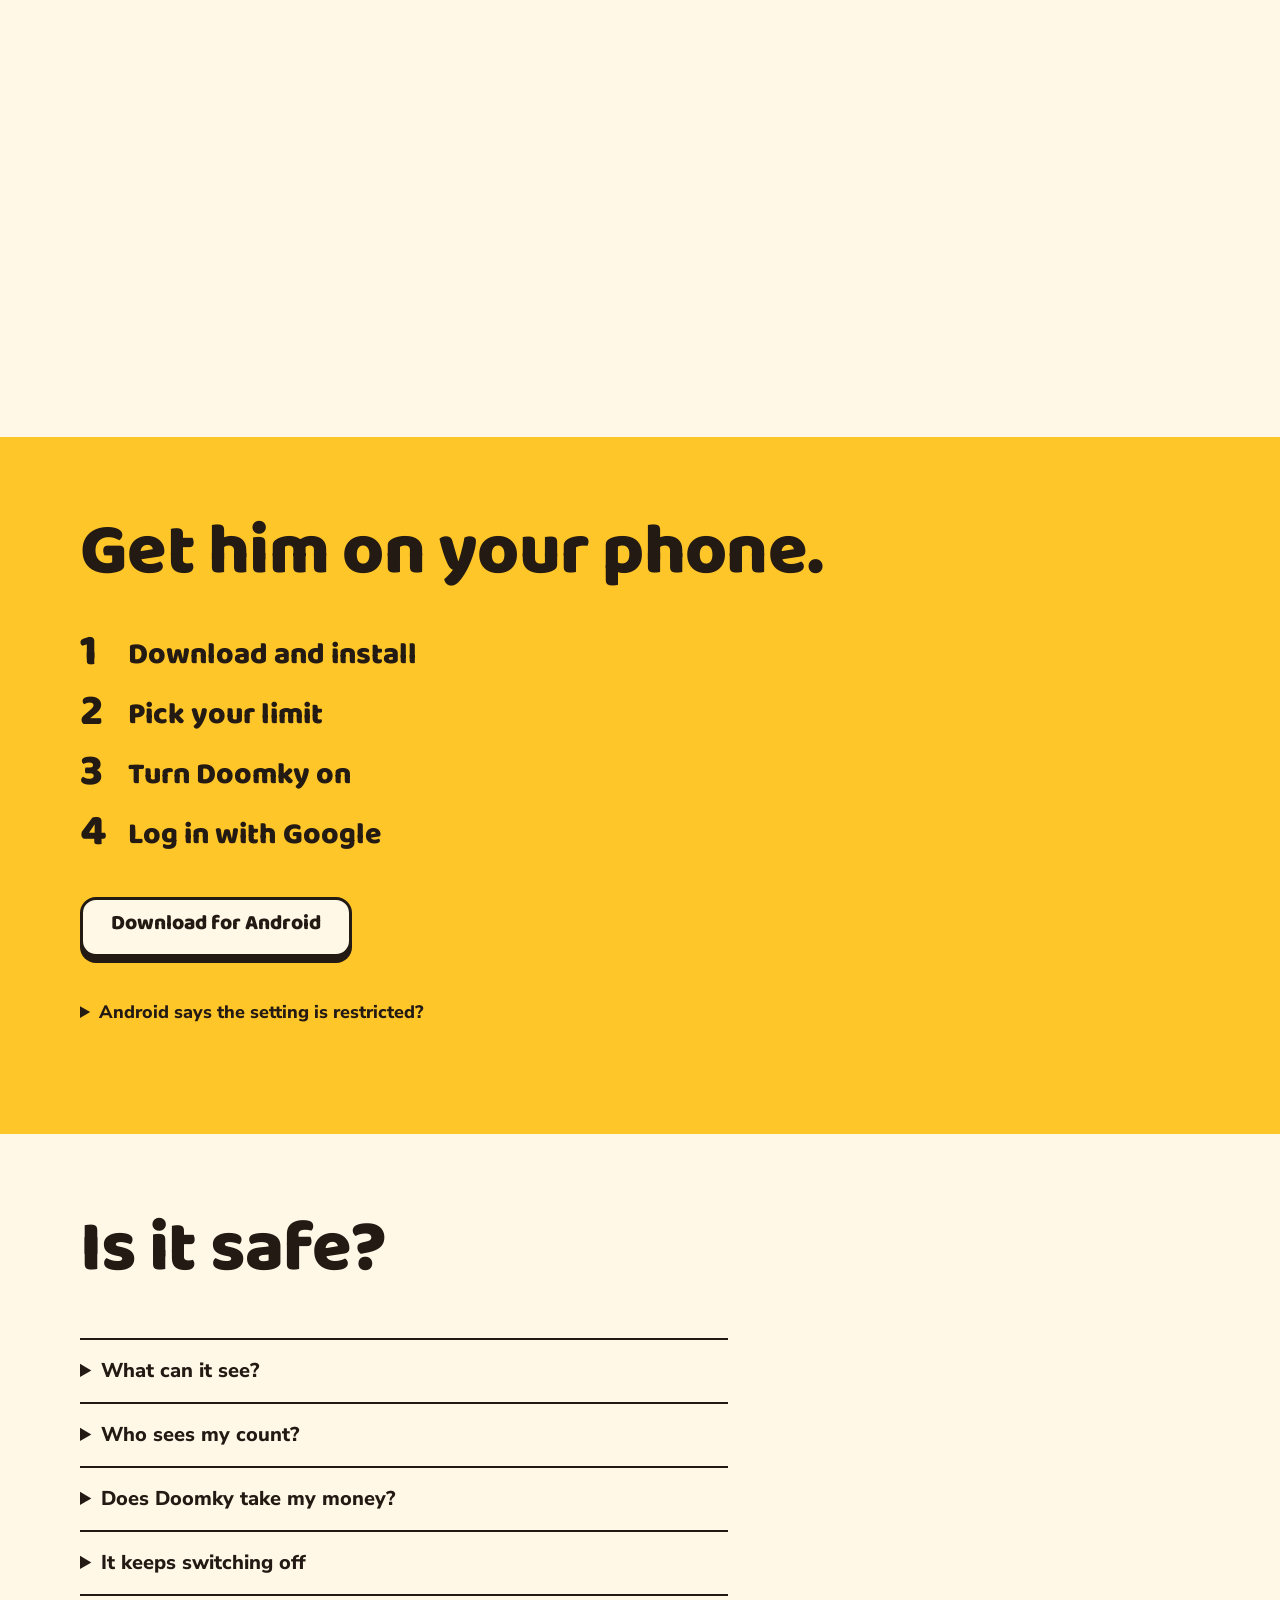
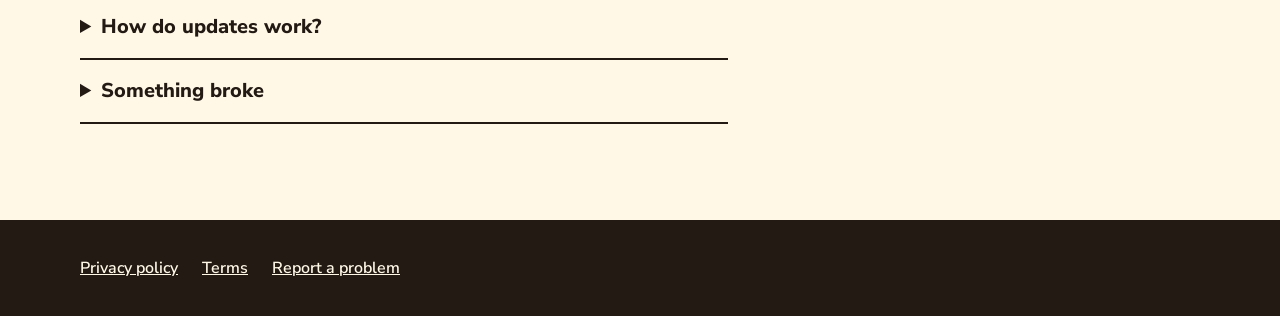
==== commit 250c143f: "Site tells the story itself: scroll-driven phone performs the leaderboard, friends, wars and calenda" ====
--- a/index.html
+++ b/index.html
@@ -42,8 +42,9 @@
 
   /* opening poster: the type is the picture, and he bites into it */
   .top { padding-top: var(--s3); }
+  .top .wordmark { display: block; }
   .wordmark { font-size: 26px; line-height: 1; text-decoration: none; }
-  .poster { position: relative; padding: var(--s3) 0 0; }
+  .poster { position: relative; padding: var(--s5) 0 0; }
   h1 { font-size: clamp(50px, 14.5vw, 112px); line-height: 1.02; letter-spacing: -.01em; }
   .section-title { font-size: clamp(38px, 8vw, 72px); line-height: 1.05; letter-spacing: -.01em; max-width: 12em; }
   .poster img { width: clamp(220px, 62vw, 460px); margin: var(--s2) auto 0; position: relative; }
@@ -72,35 +73,78 @@
   html:not(.js) .beat { grid-area: auto; opacity: 1; visibility: visible; margin-bottom: var(--s5); }
   html:not(.js) .faces { display: none; }
 
-  /* the stop: nothing else on the page interrupts you like this, and neither does anything else on your phone */
+  /* the stop: three ways past him, each one a real button in the app */
   .stop { padding: var(--section) 0; color: var(--cream); background: var(--ink); }
-  .stop .wrap { display: grid; gap: var(--s2); }
-  .stop img { width: min(280px, 72vw); margin: 0 auto var(--s1); }
-    .stop p { max-width: 32em; margin-top: var(--s2); }
-  .stop :focus-visible { outline-color: var(--cream); }
-
-  /* the real app, laid out by hand */
-  .inside { background: var(--cream); padding: var(--section) 0; }
-    .shots { display: flex; gap: var(--s2); margin: var(--s4) 0 var(--s5); overflow-x: auto; scroll-snap-type: x proximity; padding: var(--s1) 2px var(--s2); }
-  .shots figure { flex: 0 0 min(64vw, 300px); scroll-snap-align: start; }
-  .shots img { border: 3px solid var(--ink); border-radius: 26px; box-shadow: 0 7px 0 var(--ink); }
-  .shots figure:nth-child(2) { margin-top: var(--s3); }
-  .shots figcaption { font-weight: 800; margin-top: var(--s2); line-height: 1.3; }
-  .what { display: grid; gap: var(--s4) var(--s5); }
-  .what h3 { font-size: 26px; line-height: 1.15; }
-  .what p { margin-top: var(--s1); max-width: 32em; }
-
-  /* setting it up: this really is a sequence */
+  .stop .wrap { display: grid; gap: var(--s3); justify-items: center; text-align: center; }
+  .stop img { width: min(260px, 66vw); }
+  .ways { list-style: none; padding: 0; margin: var(--s3) 0 0; display: grid; gap: var(--s2); width: min(440px, 100%); }
+  .ways li { background: var(--cream); color: var(--ink); border-radius: 16px; box-shadow: 0 6px 0 var(--fresh); padding: 18px var(--s3) 15px; font: 800 22px/1.15 "Baloo Tammudu 2", sans-serif; }
+  .stop .note { margin-top: var(--s4); font-size: 20px; font-weight: 800; }
+
+  /* the show: a phone performs the app while you scroll. Each step is one state, so nothing can overlap */
+  .story { background: var(--cream); }
+  .stage { display: flex; flex-direction: column; align-items: center; gap: var(--s3); width: min(1120px, 100% - 40px); margin-inline: auto; padding: var(--s5) 0 var(--s4); }
+  .js .story { height: 620svh; }
+  .js .stage { position: sticky; top: 0; height: 100svh; padding: var(--s3) 0 calc(var(--bar) + var(--s2)); justify-content: center; }
+  .lines { display: grid; width: 100%; text-align: center; flex: none; }
+  .line { grid-area: 1 / 1; font-size: clamp(30px, 8vw, 72px); line-height: 1.08; letter-spacing: -.01em; opacity: 0; visibility: hidden; transition: opacity .16s linear, visibility 0s linear .16s; align-self: center; }
+  .line.on { opacity: 1; visibility: visible; transition: opacity .22s linear .1s, visibility 0s; }
+  html:not(.js) .phone { display: none; }
+  html:not(.js) .line { grid-area: auto; opacity: 1; visibility: visible; margin-bottom: var(--s3); }
+
+  .phone { position: relative; flex: none; height: min(calc(100svh - var(--bar) - 170px), 620px); aspect-ratio: 9 / 18.5; background: var(--cream); color: var(--ink); border: 3px solid var(--ink); border-radius: 34px; box-shadow: 0 8px 0 var(--ink); overflow: hidden; font-size: 13px; line-height: 1.3; --ease: cubic-bezier(.2,.8,.2,1); }
+  .ph-title { position: absolute; left: 16px; top: 14px; font: 800 20px/1 "Baloo Tammudu 2", sans-serif; }
+  .screen { position: absolute; inset: 40px 12px 58px; opacity: 0; transition: opacity .2s linear; }
+  .screen.on { opacity: 1; }
+  .seg { position: relative; display: grid; grid-template-columns: repeat(3, 1fr); height: 34px; background: rgba(35,26,20,.08); border-radius: 10px; font-weight: 800; align-items: center; text-align: center; }
+  .seg::before { content: ""; position: absolute; top: 3px; bottom: 3px; left: 3px; width: calc(33.33% - 6px); background: #fff; border-radius: 8px; transition: transform .35s var(--ease); transform: translateX(calc(var(--seg, 0) * (100% + 6px))); }
+  .seg span { position: relative; color: rgba(35,26,20,.6); transition: color .16s linear; }
+  .seg span.on { color: var(--ink); }
+  .card { position: relative; margin-top: 10px; height: 74px; background: #fff; border: 2px solid var(--ink); border-radius: 12px; box-shadow: 0 3px 0 var(--ink); padding: 10px 12px; }
+  .card b { display: block; font: 800 30px/1 "Baloo Tammudu 2", sans-serif; }
+  .card img { position: absolute; right: 6px; top: 4px; width: 62px; height: 62px; opacity: 0; transition: opacity .2s linear; }
+  .card.top img { opacity: 1; }
+  .pane { position: absolute; inset: 128px 0 0; opacity: 0; transition: opacity .18s linear; }
+  .pane.on { opacity: 1; }
+  .row { position: absolute; left: 0; right: 0; top: 0; height: 48px; font-size: 14px; display: flex; align-items: center; gap: 8px; padding: 0 10px; border-radius: 10px; font-weight: 800; transition: transform .45s var(--ease), background-color .2s linear; transform: translateY(calc(var(--at) * 54px)); }
+  .row.me { background: var(--fresh); z-index: 1; }
+  .row i { font-style: normal; width: 16px; }
+  .row em { font-style: normal; flex: 1; min-width: 0; }
+  .row small { display: block; font-size: 10px; line-height: 1.1; color: #B91C1C; }
+  .row.me small { color: var(--ink); }
+  .alert { position: absolute; z-index: 3; left: 8px; right: 8px; top: 8px; background: var(--ink); color: var(--cream); padding: 10px 12px; border-radius: 14px; font-weight: 800; transform: translateY(-140%); transition: transform .4s var(--ease); }
+  .alert.on { transform: none; }
+  .alert small { display: block; font-weight: 600; opacity: .8; }
+  .versus { display: flex; justify-content: center; margin: 4px 0 0; }
+  .versus img { width: 46%; height: auto; }
+  .war-name { text-align: center; font: 800 20px/1.1 "Baloo Tammudu 2", sans-serif; }
+  .war-left { text-align: center; margin-bottom: 8px; }
+  .war-rows { position: relative; height: 108px; }
+  .month { display: grid; grid-template-columns: repeat(7, 1fr); gap: 4px; margin-top: 8px; }
+  .month span { aspect-ratio: 1; border-radius: 6px; display: grid; place-items: center; font-weight: 800; font-size: 10px; background: rgba(35,26,20,.06); color: rgba(35,26,20,.4); transition: background-color .25s linear; }
+  .brain-head { display: block; width: 104px; height: 104px; margin: 0 auto; }
+  .brain-t { text-align: center; font: 800 20px/1.1 "Baloo Tammudu 2", sans-serif; }
+  .tabs { position: absolute; left: 0; right: 0; bottom: 0; height: 54px; display: grid; grid-template-columns: repeat(4, 1fr); border-top: 2px solid var(--ink); background: var(--cream); text-align: center; font-size: 10px; font-weight: 800; container-type: inline-size; }
+  .tabs::before { content: ""; position: absolute; top: 6px; width: 46px; height: 24px; left: calc(12.5cqw - 23px); background: var(--fresh); border-radius: 12px; transition: transform .35s var(--ease); transform: translateX(calc(var(--tab, 2) * 25cqw)); }
+  .tabs span { position: relative; align-self: end; padding-bottom: 6px; color: rgba(35,26,20,.6); }
+  .tabs span.on { color: var(--ink); }
+  .eg { font-size: 14px; flex: none; }
+
+  /* setup: only as long as it has to be */
   .setup { background: var(--fresh); padding: var(--section) 0; }
-    .setup ol { list-style: none; padding: 0; margin-top: var(--s4); counter-reset: s; display: grid; gap: var(--s3); max-width: 36em; }
-  .setup li { counter-increment: s; display: grid; grid-template-columns: var(--s6) 1fr; }
-  .setup li::before { content: counter(s); font: 800 56px/.9 "Baloo Tammudu 2", sans-serif; }
-  .setup b { display: block; font-size: 20px; line-height: 1.3; margin-bottom: 4px; }
-  .setup .get { margin-top: var(--s4); background: var(--cream); }
-
+  .setup ol { list-style: none; padding: 0; margin-top: var(--s4); counter-reset: s; display: grid; gap: var(--s2); }
+  .setup li { counter-increment: s; display: grid; grid-template-columns: var(--s5) 1fr; align-items: center; font: 800 clamp(22px, 3.4vw, 30px)/1.15 "Baloo Tammudu 2", sans-serif; }
+  .setup li::before { content: counter(s); font-size: 44px; line-height: 1; }
+  .setup .get { margin-top: var(--s4); }
+  details { max-width: 36em; }
+  details summary { cursor: pointer; font-weight: 800; padding: 12px 0; }
+  .setup details { margin-top: var(--s3); }
   .honest { background: var(--cream); padding: var(--section) 0; }
-    .honest .qa { margin-top: var(--s4); display: grid; gap: var(--s3); max-width: 36em; }
-  .honest h3 { font: 800 20px/1.3 "Nunito Sans", sans-serif; margin-bottom: 4px; }
+  .honest details { border-top: 2px solid var(--ink); }
+  .honest details:last-child { border-bottom: 2px solid var(--ink); }
+  .honest summary { font-size: 20px; padding: var(--s2) 0; }
+  .honest details p { padding-bottom: var(--s2); }
+  .qa { margin-top: var(--s4); }
   footer { background: var(--ink); color: var(--cream); padding: var(--s3) 0; font-size: 16px; }
   footer nav { display: flex; flex-wrap: wrap; gap: 0 var(--s3); }
   footer a { display: inline-block; padding: 12px 0; }
@@ -118,23 +162,24 @@
     :root { --bar: 0px; }
     .bar { display: none; }
     :root { --section: 96px; }
-    .poster { display: grid; grid-template-columns: 1fr 380px; align-items: center; gap: 0 var(--s5); padding-top: var(--s4); }
+    .poster { display: grid; grid-template-columns: 1fr 380px; align-items: center; gap: 0 var(--s5); padding-top: var(--s5); }
     .poster h1 { font-size: clamp(64px, 6.6vw, 96px); grid-column: 1; align-self: end; }
     .poster .pitch { grid-column: 1; align-self: start; }
     .poster img { grid-column: 2; grid-row: 1 / span 2; width: 100%; margin: 0; }
     .js .scene { flex-direction: row-reverse; justify-content: space-between; gap: var(--s6); padding-bottom: var(--s3); }
     .faces { width: min(64svh, 42vw); }
     .beats { flex: 1; }
-    .stop .wrap { grid-template-columns: auto 1fr; align-items: center; gap: var(--s2) var(--s6); }
-    .stop img { width: 340px; margin: 0; }
-    .shots { overflow: visible; }
-    .shots figure { flex: 1 1 0; }
-    .shots figure:nth-child(2) { margin-top: var(--s5); }
-    .what { grid-template-columns: 1fr 1fr; }
+    .js .stage { flex-direction: row; justify-content: space-between; gap: var(--s6); padding-bottom: var(--s3); }
+    .lines { flex: 1; text-align: left; }
+    .line { font-size: clamp(48px, 5.4vw, 76px); }
+    .phone { height: min(calc(100svh - 80px), 680px); order: 2; }
+    .eg { position: absolute; left: 0; bottom: var(--s4); }
+    .stage { position: relative; }
+    .js .stage { position: sticky; }
   }
   @media (prefers-reduced-motion: reduce) {
     html { scroll-behavior: auto; }
-    body, .faces img, .get, .bar, .bar a { transition: none; }
+    body, .faces img, .get, .bar, .bar a, .beat, .line, .screen, .pane, .row, .alert, .tabs::before, .seg::before, .month span, .card img { transition: none !important; }
   }
 </style>
 </head>
@@ -147,7 +192,7 @@
     <h1>This is your<br>brain on reels.</h1>
     <img src="stage_4.webp" width="512" height="512" alt="Doomky the monkey, rotten: grey-green, bald patches, tongue out, flies around his head.">
     <div class="pitch">
-      <p class="lede">Doomky is a monkey who lives on your phone. Every reel and Short you watch rots him a little more. At your limit, he stops you.</p>
+      <p class="lede">A monkey that rots with every reel you watch.</p>
       <a class="get" href="https://github.com/shajith240/doomky-site/releases/latest/download/doomky.apk">Download for Android</a>
       <p class="fine">Free beta. 3.4 MB. Not on iPhone yet.</p>
     </div>
@@ -196,56 +241,94 @@
   <section class="stop">
     <div class="wrap">
       <img src="pose_stop.webp" width="720" height="720" alt="Doomky standing with both palms out, shouting stop." loading="lazy">
-      <div class="words">
       <h2 class="section-title">Then he stops you.</h2>
-      <p>Pick a daily limit. When you hit it, Doomky covers the reel and the sound goes quiet.</p>
-      <p>Want more? You get one free pass a day. After that it costs bananas you earned, or real money paid to a friend.</p>
-      <p>Make a promise and there are no extras at all. Quitting takes 24 hours.</p>
+      <ul class="ways" aria-label="The ways past your limit">
+        <li>One free pass a day</li>
+        <li>Spend bananas you earned</li>
+        <li>Pay a friend real money</li>
+      </ul>
+      <p class="note">Or make a promise: no extras at all.</p>
+    </div>
+  </section>
+
+  <section class="story" aria-label="What's in the app">
+    <div class="stage">
+      <div class="lines">
+        <h2 class="line on">Everyone's on one board.</h2>
+        <h2 class="line">Fewer reels, higher rank.</h2>
+        <h2 class="line">#1. Now stay there.</h2>
+        <h2 class="line">Swap codes with friends.</h2>
+        <h2 class="line">Know when they slip.</h2>
+        <h2 class="line">Start a war.</h2>
+        <h2 class="line">Watch your month get better.</h2>
       </div>
-    </div>
-  </section>
-
-  <section class="inside">
-    <div class="wrap">
-      <h2 class="section-title">Fewest reels wins.</h2>
-      <div class="shots">
-        <figure><img src="screen_today.webp" width="600" height="1335" alt="The Today screen: Doomky hypnotised on a pink background, 63 of 50 reels today, 27 minutes lost." loading="lazy"><figcaption>Today. How bad it is right now.</figcaption></figure>
-        <figure><img src="screen_ranks.webp" width="600" height="1335" alt="The Ranks screen: tabs for Everyone, Friends and Wars, with your place on the board." loading="lazy"><figcaption>Ranks. Who's beating you.</figcaption></figure>
-        <figure><img src="screen_brain.webp" width="600" height="1335" alt="The Brain screen: a month calendar coloured by how rotten each day was." loading="lazy"><figcaption>Brain. Whether you're getting better.</figcaption></figure>
+      <div class="phone" aria-hidden="true">
+        <div class="ph-title" data-title>Ranks</div>
+        <div class="alert"><span>@ravi broke their limit</span><small>84 reels today. Are you doing better?</small></div>
+        <div class="screen on" data-screen="ranks">
+          <div class="seg"><span class="on">Everyone</span><span>Friends</span><span>Wars</span></div>
+          <div class="pane on" data-pane="board" style="inset:50px 0 0">
+            <div class="card"><b data-rank>#4</b><span data-reels>34 reels today</span><img src="pose_crown.webp" alt="" width="62" height="62" loading="lazy"></div>
+            <div style="position:absolute;inset:88px 0 0" data-rows></div>
+          </div>
+          <div class="pane" data-pane="friends" style="inset:50px 0 0">
+            <div class="card"><b>#1</b><span>8 reels today</span></div>
+            <div style="position:absolute;inset:88px 0 0">
+              <div class="row me" style="--at:0"><i>1</i><em>@you</em>8</div>
+              <div class="row" style="--at:1"><i>2</i><em>@sai</em>22</div>
+              <div class="row" style="--at:2"><i>3</i><em>@neha</em>31</div>
+              <div class="row" style="--at:3"><i>4</i><em>@ravi<small>Over their limit</small></em>84</div>
+              <div class="row" style="--at:4"><i>-</i><em>@kiran<small>Went quiet</small></em>0</div>
+            </div>
+          </div>
+          <div class="pane" data-pane="wars" style="inset:44px 0 0">
+            <div class="versus"><img src="stage_0.webp" alt="" width="512" height="512" loading="lazy"><img src="stage_4.webp" alt="" width="512" height="512" loading="lazy"></div>
+            <div class="war-name">Hostel war</div>
+            <div class="war-left">3 days left</div>
+            <div class="war-rows">
+              <div class="row me" style="--at:0"><i>1</i><em>@you</em>41</div>
+              <div class="row" style="--at:1"><i>2</i><em>@sai</em>96</div>
+            </div>
+          </div>
+        </div>
+        <div class="screen" data-screen="brain">
+          <img class="brain-head" src="stage_1.webp" alt="" width="512" height="512" loading="lazy">
+          <div class="brain-t">Your brain: Dazed</div>
+          <div class="month"><span>1</span><span>2</span><span>3</span><span>4</span><span>5</span><span>6</span><span>7</span><span>8</span><span>9</span><span>10</span><span>11</span><span>12</span><span>13</span><span>14</span><span>15</span><span>16</span><span>17</span><span>18</span><span>19</span><span>20</span><span>21</span><span>22</span><span>23</span><span>24</span><span>25</span><span>26</span><span>27</span><span>28</span><span>29</span><span>30</span></div>
+        </div>
+        <div class="tabs"><span>Today</span><span>Brain</span><span class="on">Ranks</span><span>You</span></div>
       </div>
-      <div class="what">
-        <div><h3>A live leaderboard</h3><p>Everyone who's logged in, ranked by fewest reels, today and this week. Switch Doomky off and you drop off the board.</p></div>
-        <div><h3>Friends and wars</h3><p>Swap codes and you see each other's counts. Doomky tells you when a friend breaks their limit. Start a war for a few days and see who lasts.</p></div>
-        <div><h3>Bananas</h3><p>Stay under your limit and you earn them. Spend them on five more reels or a streak freeze. You can't buy them or cash them out.</p></div>
-        <div><h3>Pay a friend</h3><p>Scan their UPI QR once. Past your limit, one tap opens your own UPI app with everything filled in. You enter your PIN. Doomky never touches the money.</p></div>
-        <div><h3>On your home screen</h3><p>A widget shows today's count and his face, so you see the damage before you open anything.</p></div>
-        <div><h3>A card to share</h3><p>Your day as a picture for your Status, rotten monkey included.</p></div>
-      </div>
+      <p class="eg">Example names and numbers.</p>
     </div>
   </section>
 
   <section class="setup" id="setup">
     <div class="wrap">
-      <h2 class="section-title">Setting it up.</h2>
+      <h2 class="section-title">Get him on your phone.</h2>
       <ol>
-        <li><div><b>Download it and open the file.</b> Android asks if your browser can install apps. Say yes. It may warn you because this isn't from the Play Store yet.</div></li>
-        <li><div><b>Open Doomky and follow the steps.</b> Pick your limit and make a promise if you dare.</div></li>
-        <li><div><b>Turn Doomky on in Accessibility.</b> If Android says the setting is restricted: go to Settings, Apps, Doomky, tap the ⋮ at the top right, then Allow restricted settings. Go back and turn it on.</div></li>
-        <li><div><b>Log in with Google to join the leaderboard.</b> Or skip it, and nothing leaves your phone.</div></li>
+        <li>Download and install</li>
+        <li>Pick your limit</li>
+        <li>Turn Doomky on</li>
+        <li>Log in with Google</li>
       </ol>
       <a class="get" href="https://github.com/shajith240/doomky-site/releases/latest/download/doomky.apk">Download for Android</a>
+      <details>
+        <summary>Android says the setting is restricted?</summary>
+        <p>This happens with apps from outside the Play Store. Go to Settings, Apps, Doomky, tap the ⋮ at the top right, then Allow restricted settings. Go back and turn Doomky on.</p>
+      </details>
     </div>
   </section>
 
   <section class="honest">
     <div class="wrap">
-      <h2 class="section-title">Why does it need Accessibility?</h2>
+      <h2 class="section-title">Is it safe?</h2>
       <div class="qa">
-        <div><h3>What can it see?</h3><p>Only inside Instagram and YouTube, and only which screen is open and when you move to the next reel. It can't read captions, messages or anything you type. The <a href="privacy.html">privacy policy</a> has the full list.</p></div>
-        <div><h3>Who sees my count?</h3><p>If you log in, your name and reel count are on the public board. If you don't, nobody does.</p></div>
-        <div><h3>Does it work on every phone?</h3><p>Some phones kill apps to save battery. If Doomky keeps switching off, Settings has a fix for each brand.</p></div>
-        <div><h3>How do updates work?</h3><p>Doomky tells you when a new version is ready. Download it here again and install it over the old one. Your counts stay.</p></div>
-        <div><h3>This is a beta</h3><p>Expect rough edges. If something breaks, <a href="https://github.com/shajith240/doomky-site/issues">tell us here</a> or just message the friend who sent you this link.</p></div>
+        <details><summary>What can it see?</summary><p>Only inside Instagram and YouTube, and only which screen is open and when you move to the next reel. It can't read captions, messages or anything you type. Details are in the <a href="privacy.html">privacy policy</a>.</p></details>
+        <details><summary>Who sees my count?</summary><p>If you log in, your name and reel count are on the public board. If you don't, nothing leaves your phone.</p></details>
+        <details><summary>Does Doomky take my money?</summary><p>No. Paying a friend opens your own UPI app, and you enter your own PIN. Bananas are points you earn. You can't buy them or cash them out.</p></details>
+        <details><summary>It keeps switching off</summary><p>Some phones shut apps down to save battery. In Doomky, open You, the gear, then Keep Doomky running.</p></details>
+        <details><summary>How do updates work?</summary><p>Doomky tells you when a new version is ready. Download it here again and install it over the old one. Your counts stay.</p></details>
+        <details><summary>Something broke</summary><p>This is an early beta. <a href="https://github.com/shajith240/doomky-site/issues">Tell us here</a>, or message the friend who sent you this link.</p></details>
       </div>
     </div>
   </section>
@@ -304,6 +387,77 @@
     addEventListener('scroll', place, { passive: true });
     addEventListener('resize', place);
     place();
+    // the show: scroll position chooses one state of the phone
+    (function () {
+      var story = document.querySelector('.story');
+      var lines = document.querySelectorAll('.line'), phone = document.querySelector('.phone');
+      var rowsBox = phone.querySelector('[data-rows]');
+      var people = { you: 'you', priya: 'priya', arjun: 'arjun', sneha: 'sneha', rahul: 'rahul' }, rows = {};
+      Object.keys(people).forEach(function (n) {
+        var r = document.createElement('div');
+        r.className = 'row' + (n === 'you' ? ' me' : '');
+        r.innerHTML = '<i></i><em>@' + n + '</em><span></span>';
+        rowsBox.appendChild(r); rows[n] = r;
+      });
+      var boards = [
+        [['priya', 12], ['arjun', 19], ['sneha', 27], ['you', 34], ['rahul', 41]],
+        [['priya', 12], ['you', 18], ['arjun', 19], ['sneha', 27], ['rahul', 41]],
+        [['you', 8], ['priya', 12], ['arjun', 19], ['sneha', 27], ['rahul', 41]]
+      ];
+      var cells = phone.querySelectorAll('.month span');
+      // example month that starts rotten and gets better
+      var rotting = [3,3,4,2,3,3,2,2,3,2,2,1,2,2,1,1,2,1,1,0,1,1,0,1,0,0,1,0,0,0];
+      var colours = ['--fresh','--dazed','--hooked','--cooked','--rotten'];
+      var seg = phone.querySelectorAll('.seg span'), tabs = phone.querySelectorAll('.tabs span');
+      var screens = { ranks: phone.querySelector('[data-screen=ranks]'), brain: phone.querySelector('[data-screen=brain]') };
+      var panes = { board: phone.querySelector('[data-pane=board]'), friends: phone.querySelector('[data-pane=friends]'), wars: phone.querySelector('[data-pane=wars]') };
+      var alert = phone.querySelector('.alert'), title = phone.querySelector('[data-title]'), card = phone.querySelector('.card');
+      var current = -1;
+      function board(step) {
+        boards[step].forEach(function (p, i) {
+          var r = rows[p[0]];
+          r.style.setProperty('--at', i);
+          r.querySelector('i').textContent = i + 1;
+          r.querySelector('span').textContent = p[1];
+          if (p[0] === 'you') {
+            phone.querySelector('[data-rank]').textContent = '#' + (i + 1);
+            phone.querySelector('[data-reels]').textContent = p[1] + ' reels today';
+          }
+        });
+        card.classList.toggle('top', step === 2);
+      }
+      function perform(step) {
+        if (step === current) return;
+        current = step;
+        lines.forEach(function (l, i) { l.classList.toggle('on', i === step); });
+        var section = step < 3 ? 0 : step < 5 ? 1 : 2, brain = step === 6;
+        board(Math.min(step, 2));
+        phone.querySelector('.seg').style.setProperty('--seg', section);
+        seg.forEach(function (s, i) { s.classList.toggle('on', i === section); });
+        panes.board.classList.toggle('on', section === 0);
+        panes.friends.classList.toggle('on', section === 1);
+        panes.wars.classList.toggle('on', section === 2);
+        alert.classList.toggle('on', step === 4);
+        screens.ranks.classList.toggle('on', !brain);
+        screens.brain.classList.toggle('on', brain);
+        title.textContent = brain ? 'Your brain' : 'Ranks';
+        phone.querySelector('.tabs').style.setProperty('--tab', brain ? 1 : 2);
+        tabs.forEach(function (t, i) { t.classList.toggle('on', i === (brain ? 1 : 2)); });
+        cells.forEach(function (c, i) {
+          c.style.transitionDelay = brain && !calm ? i * 25 + 'ms' : '0ms';
+          c.style.backgroundColor = brain ? 'var(' + colours[rotting[i]] + ')' : '';
+          c.style.color = brain ? 'var(--ink)' : '';
+        });
+      }
+      function place() {
+        var box = story.getBoundingClientRect();
+        var travelled = -box.top / Math.max(1, box.height - innerHeight);
+        perform(Math.max(0, Math.min(lines.length - 1, Math.floor(travelled * lines.length))));
+      }
+      addEventListener('scroll', place, { passive: true });
+      addEventListener('resize', place);
+      place();
+    })();
     // the bar only arrives once the main button has gone, so there's never two of them on screen
     if ('IntersectionObserver' in window) {
       new IntersectionObserver(function (entries) {
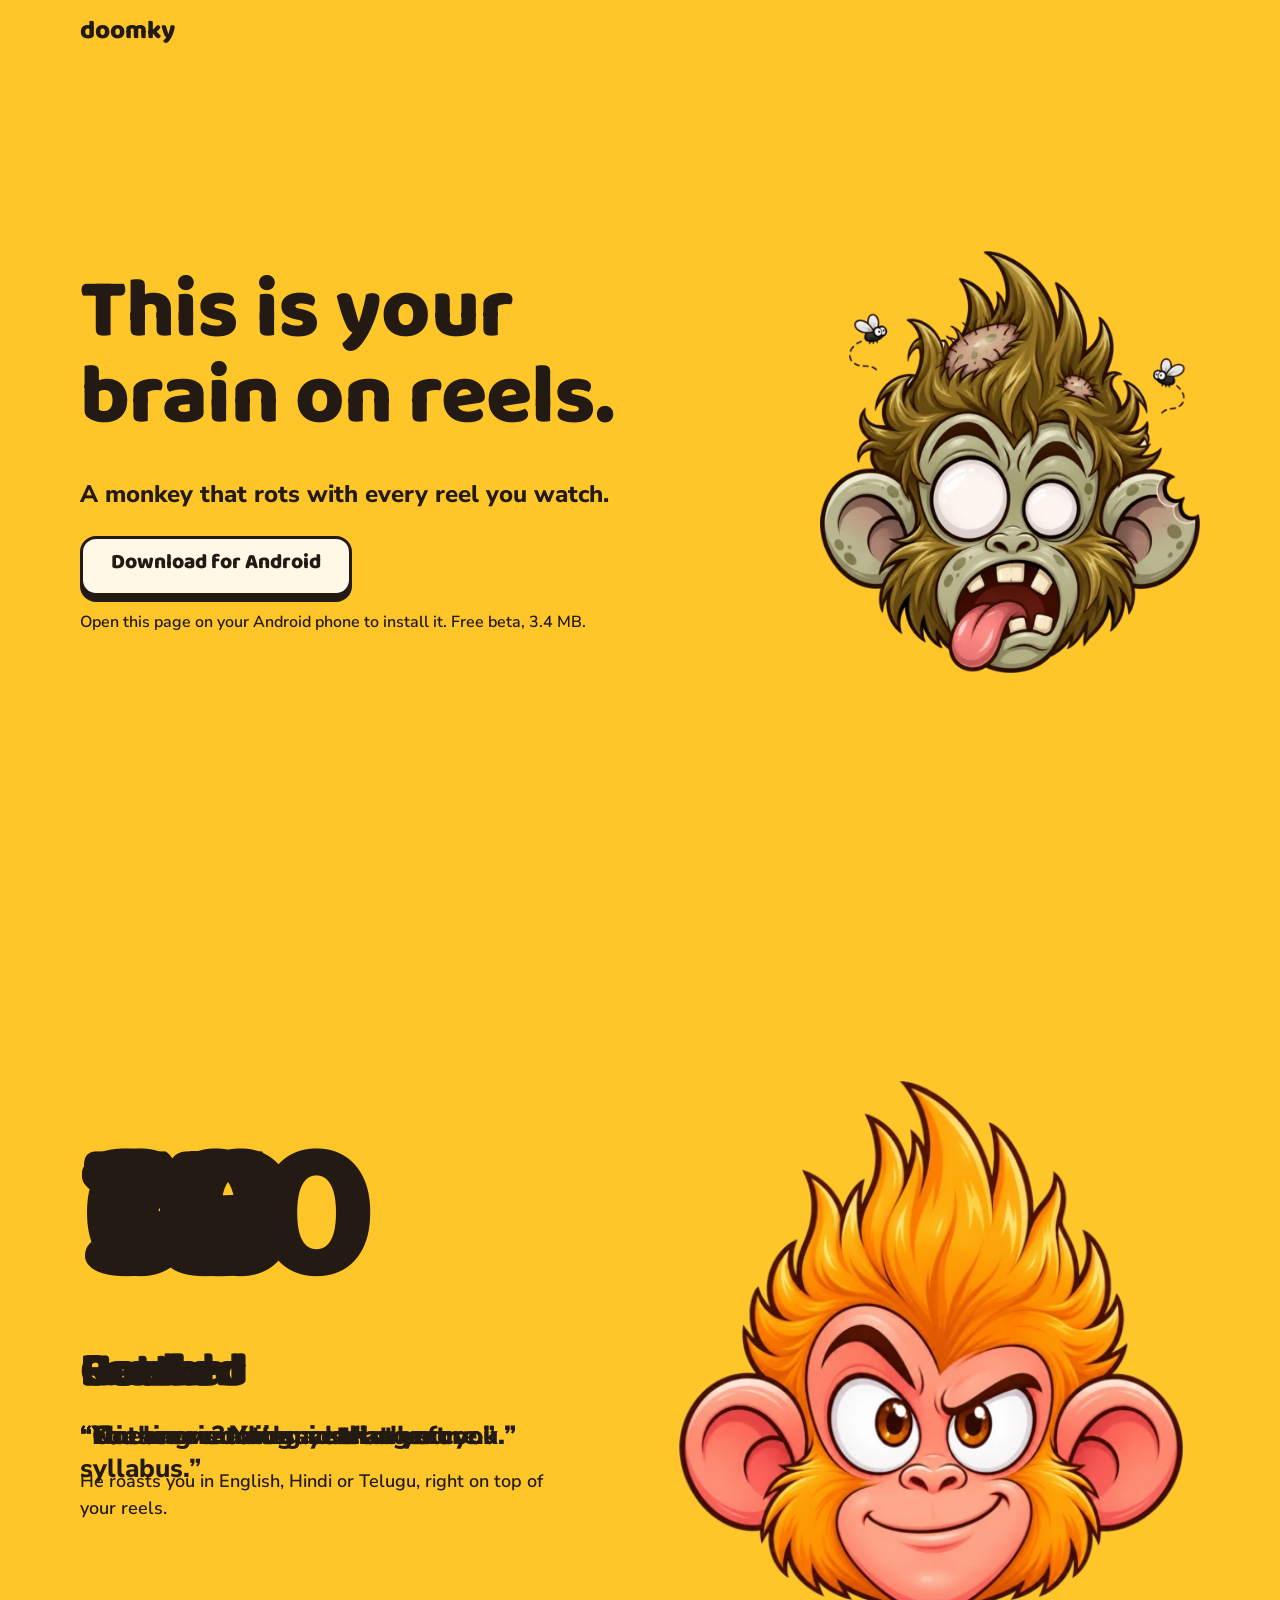
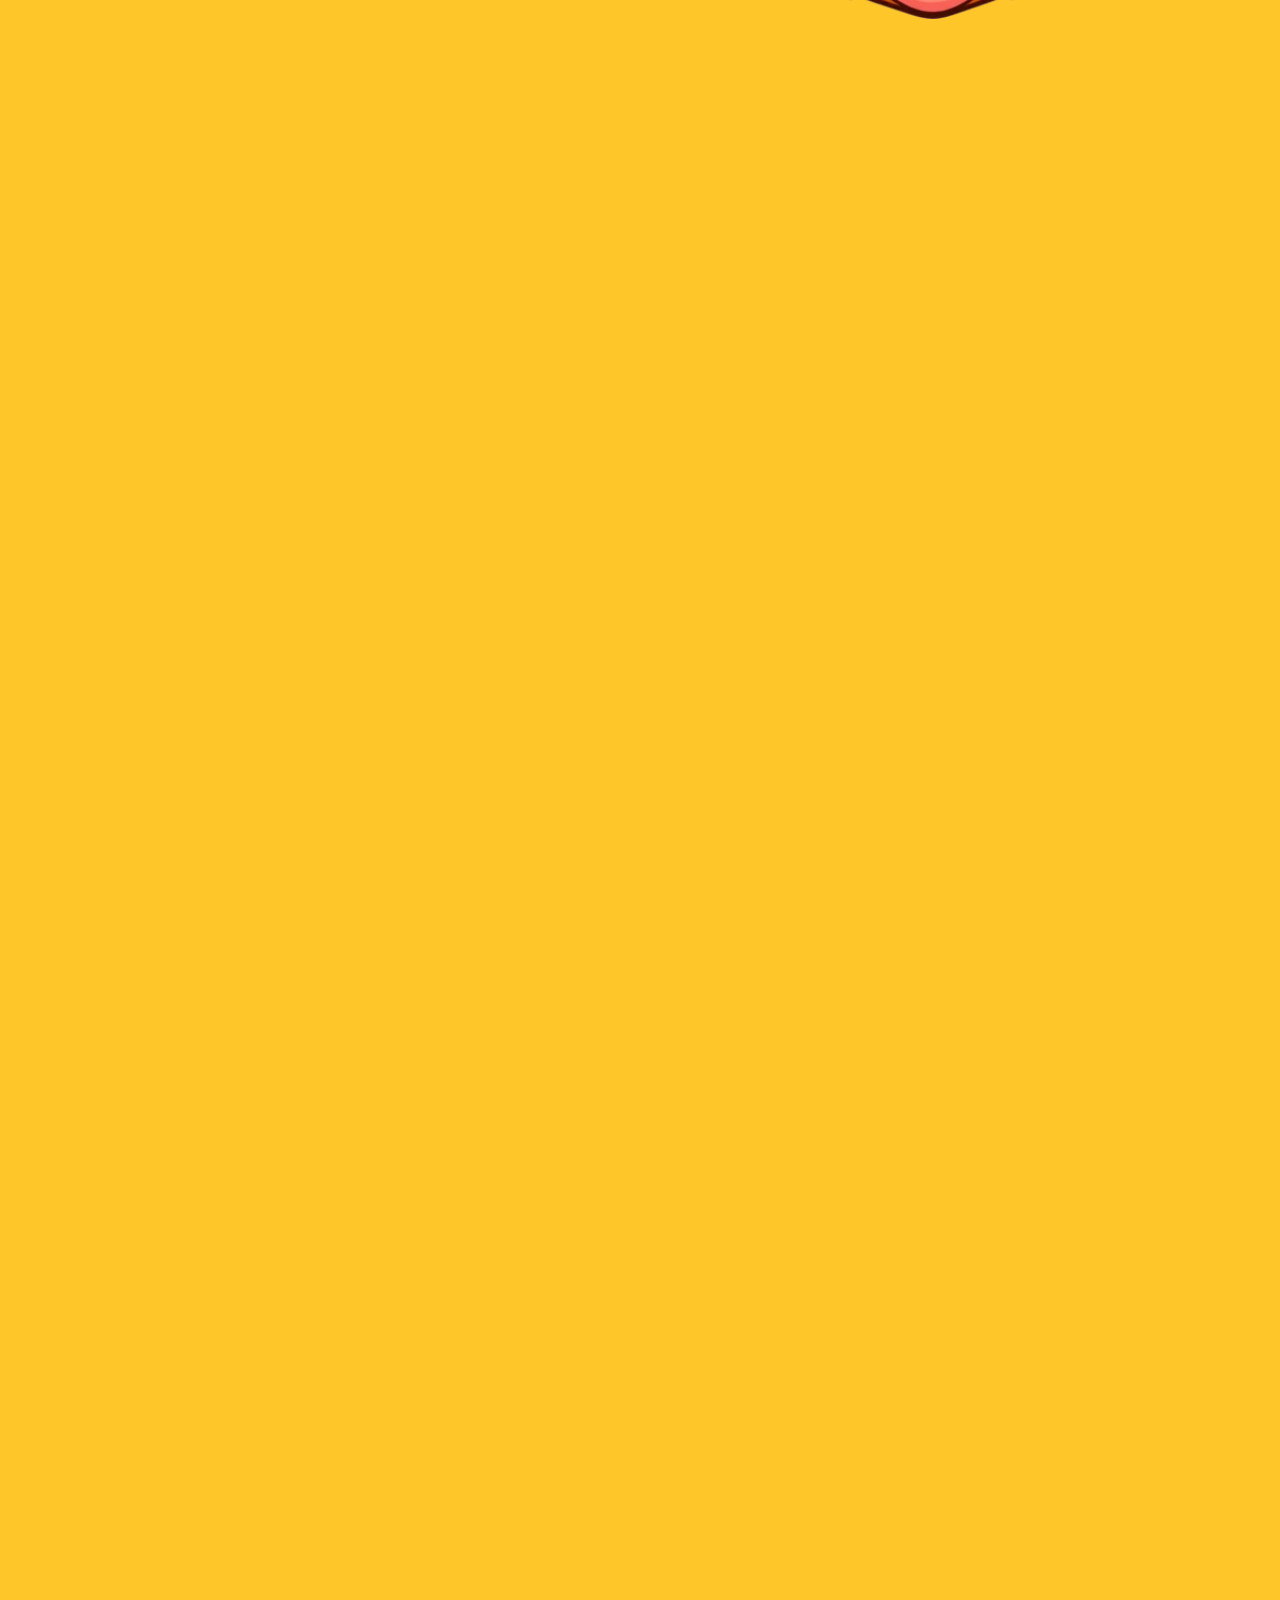
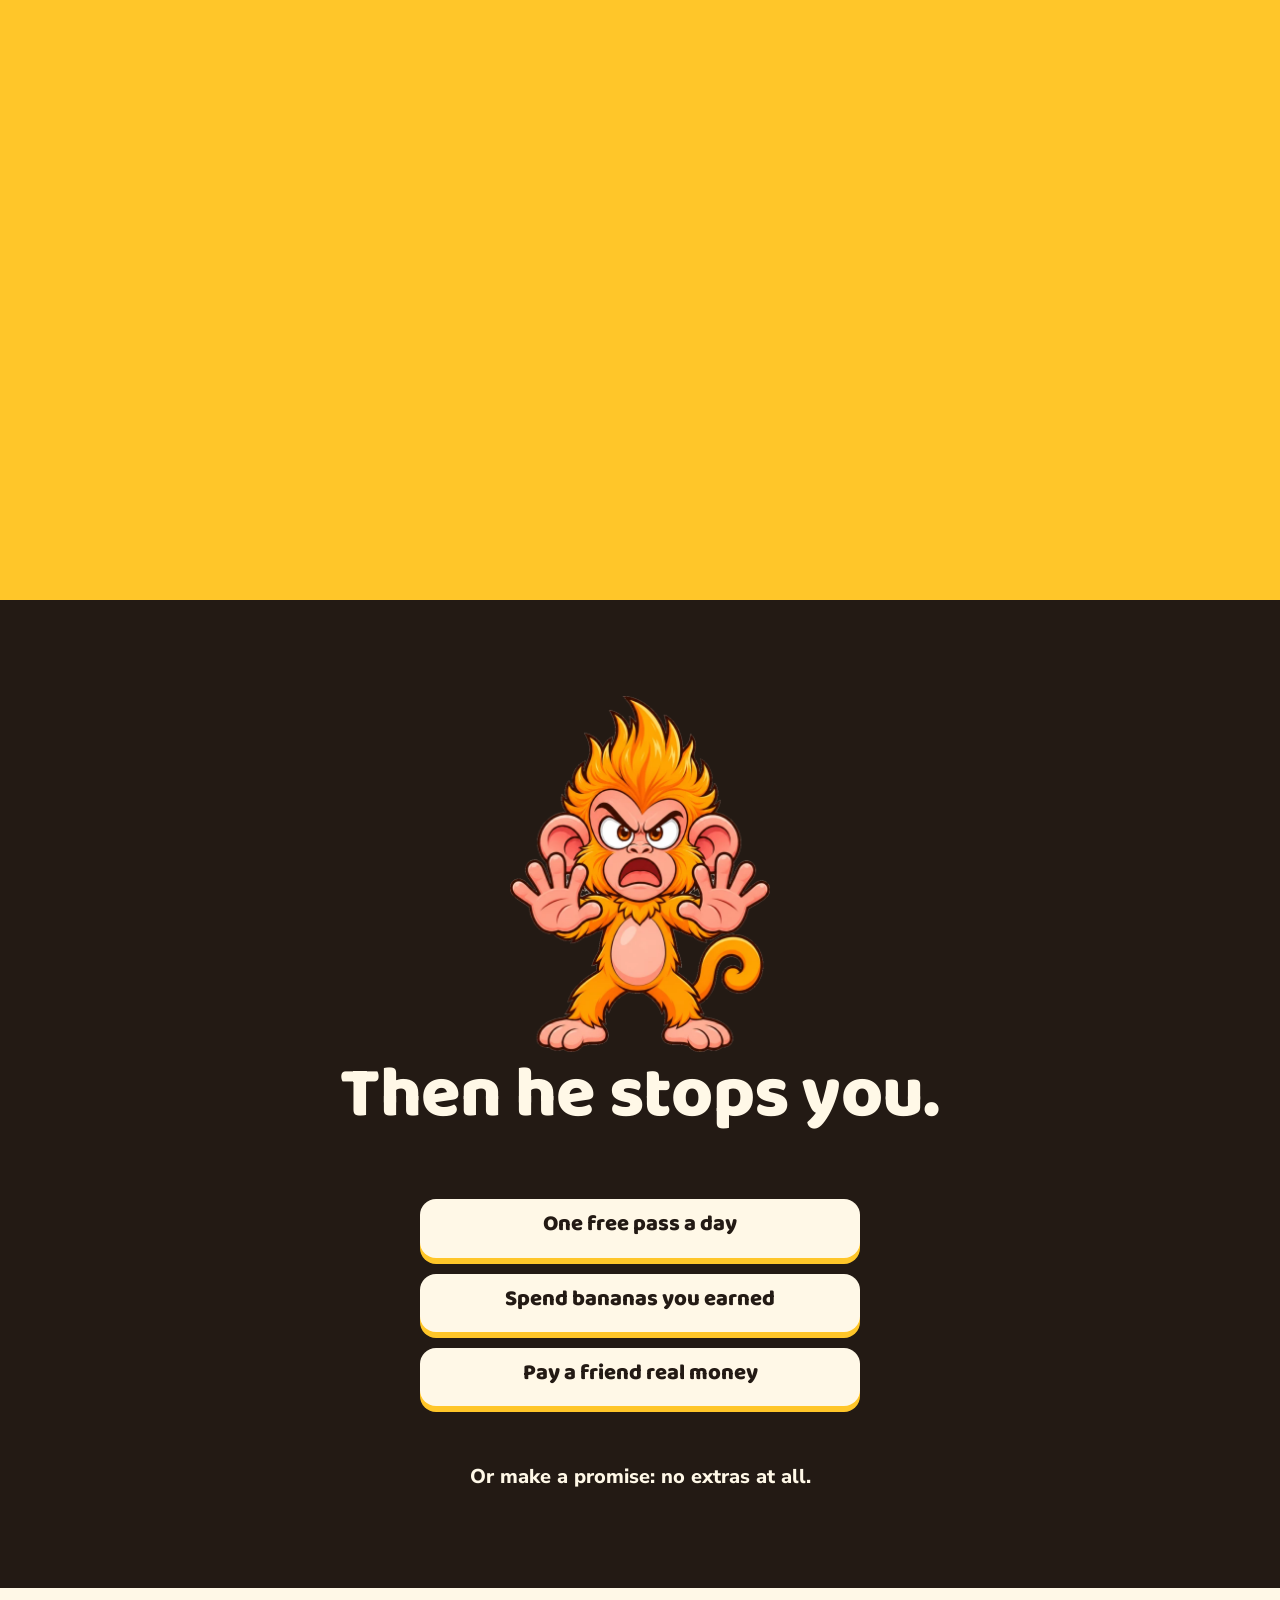
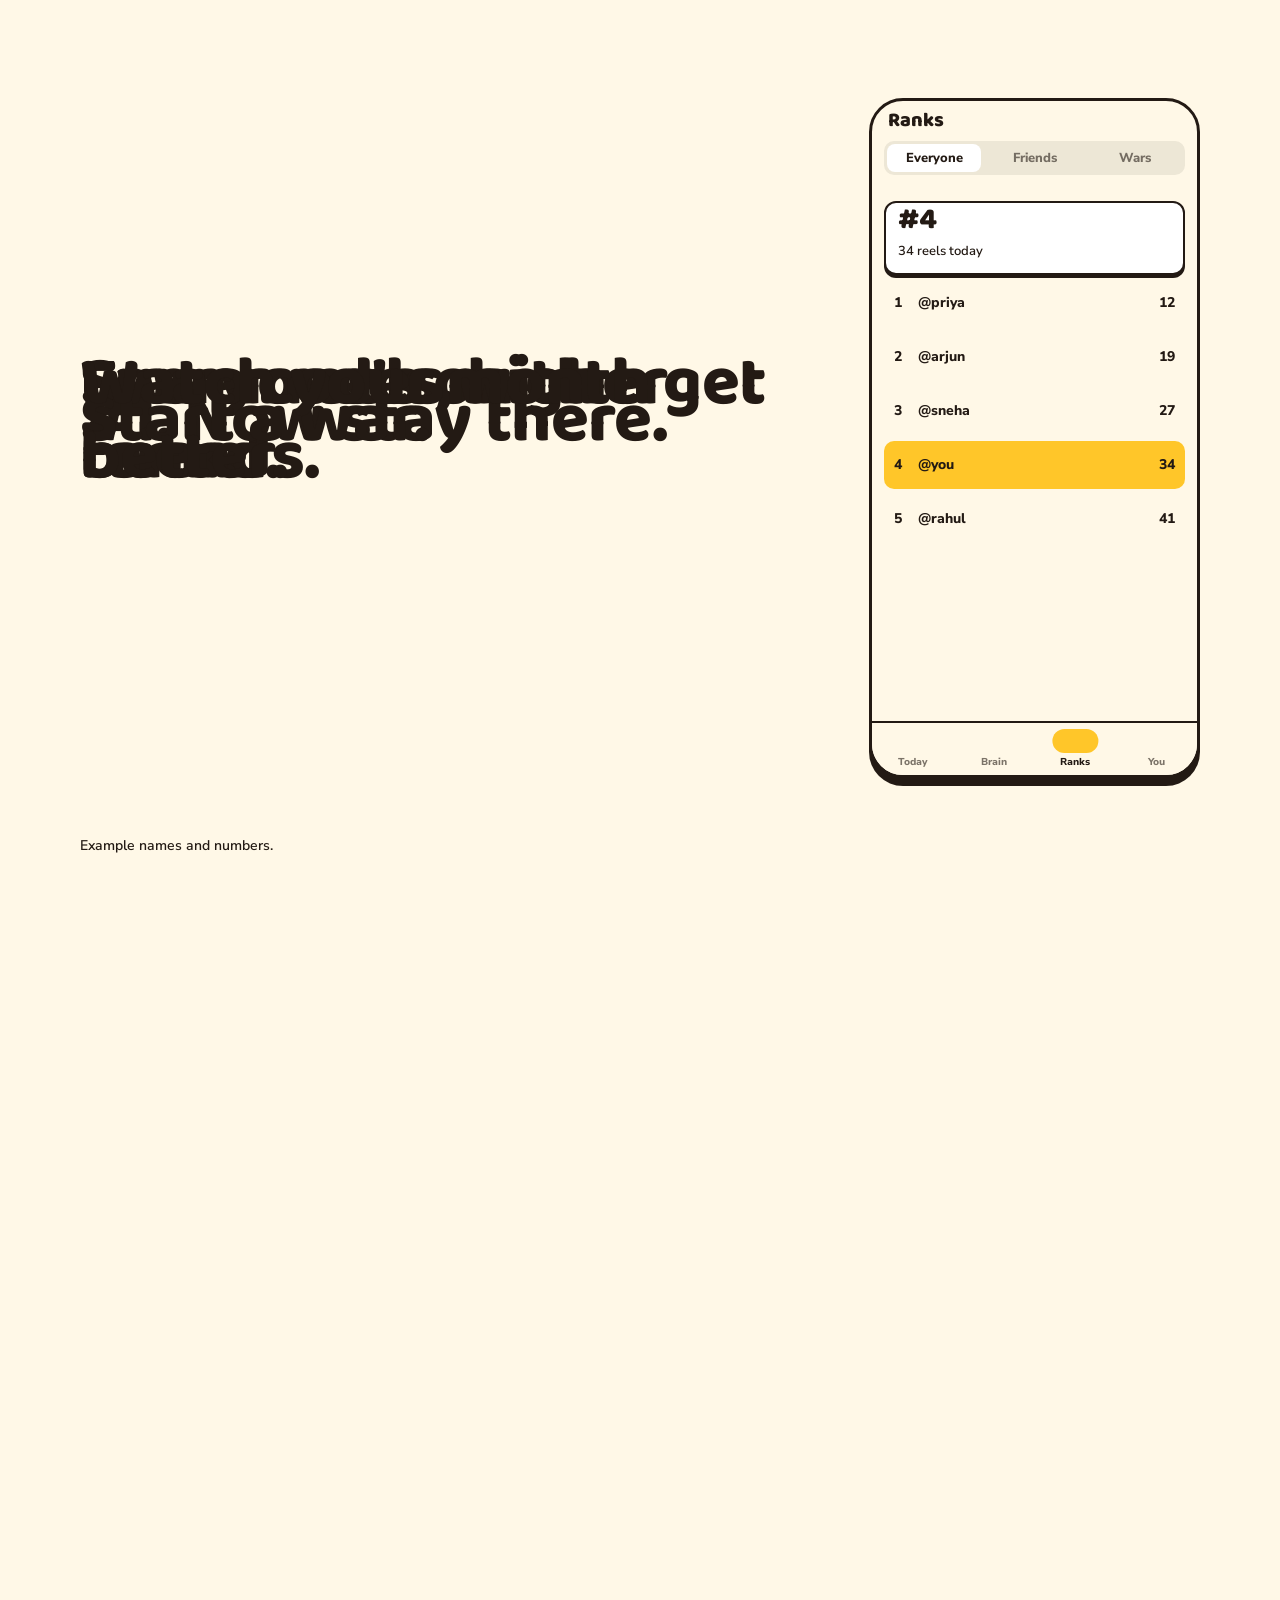
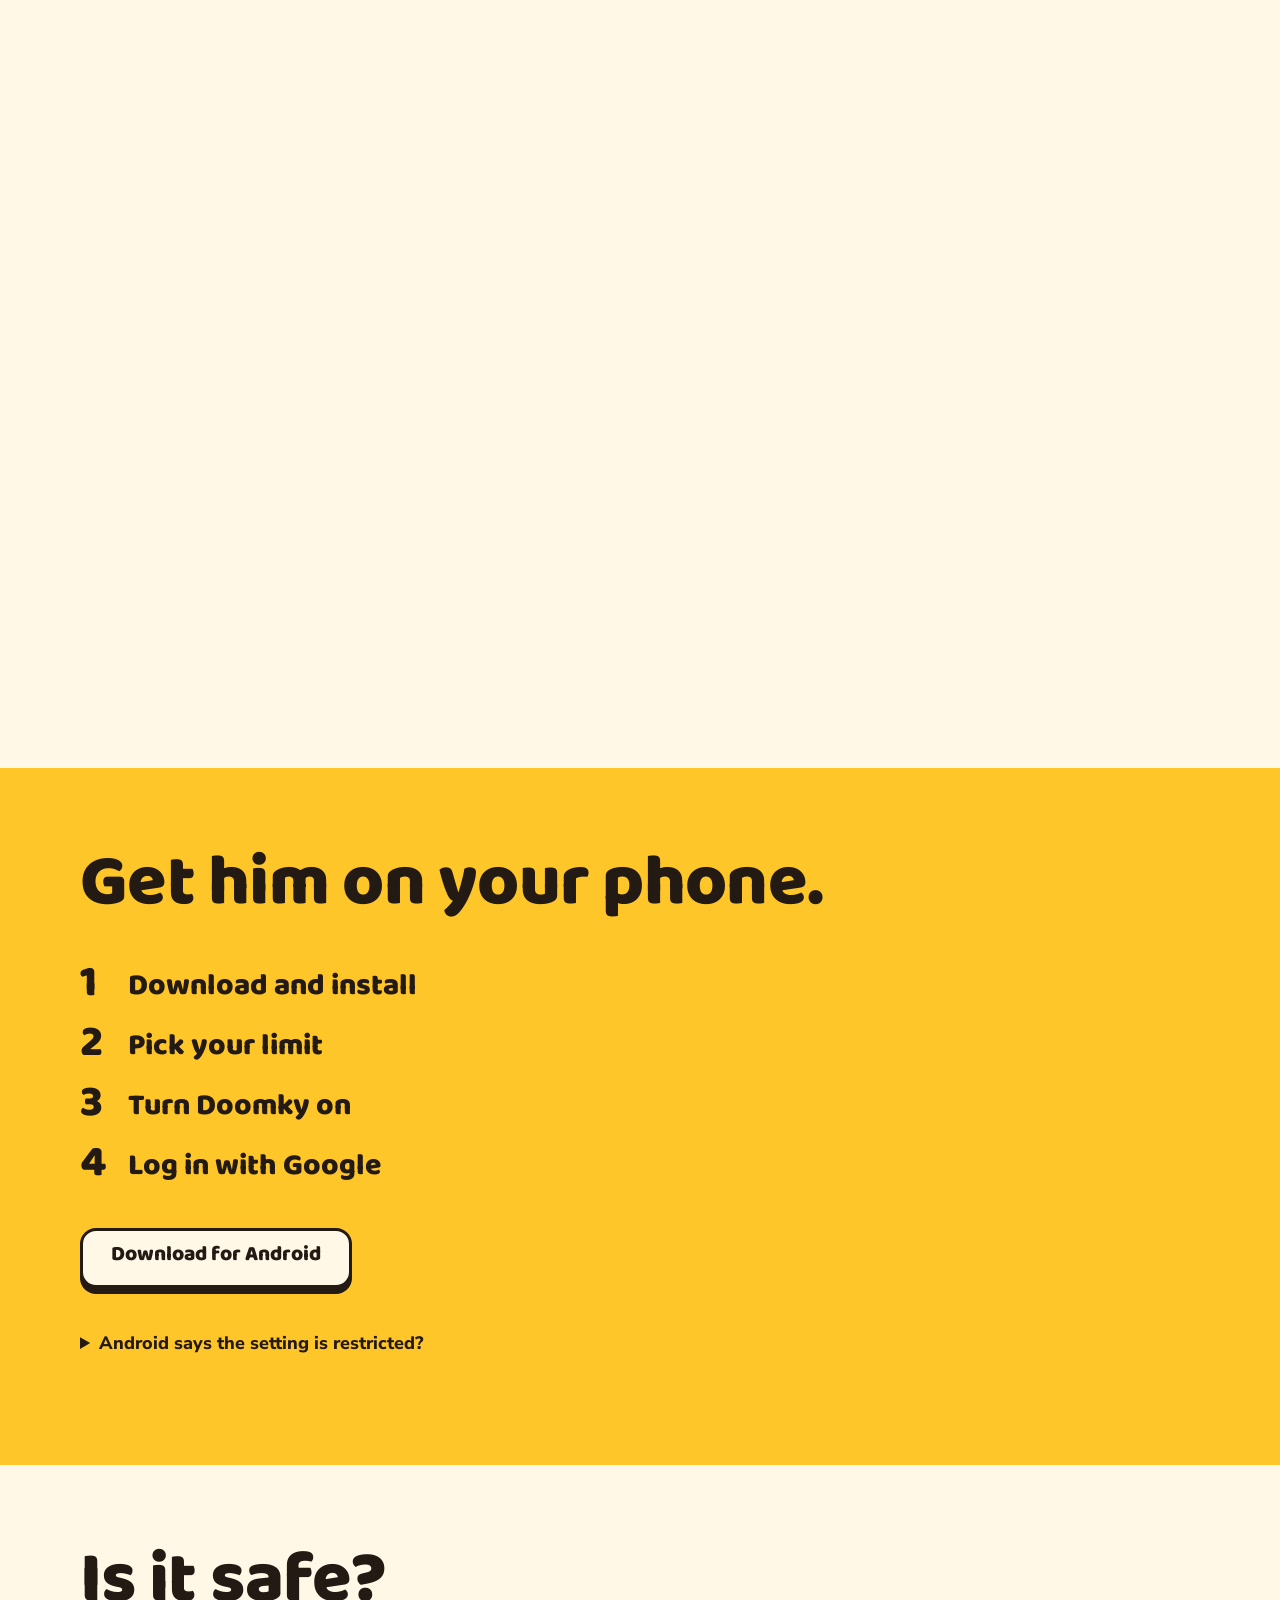
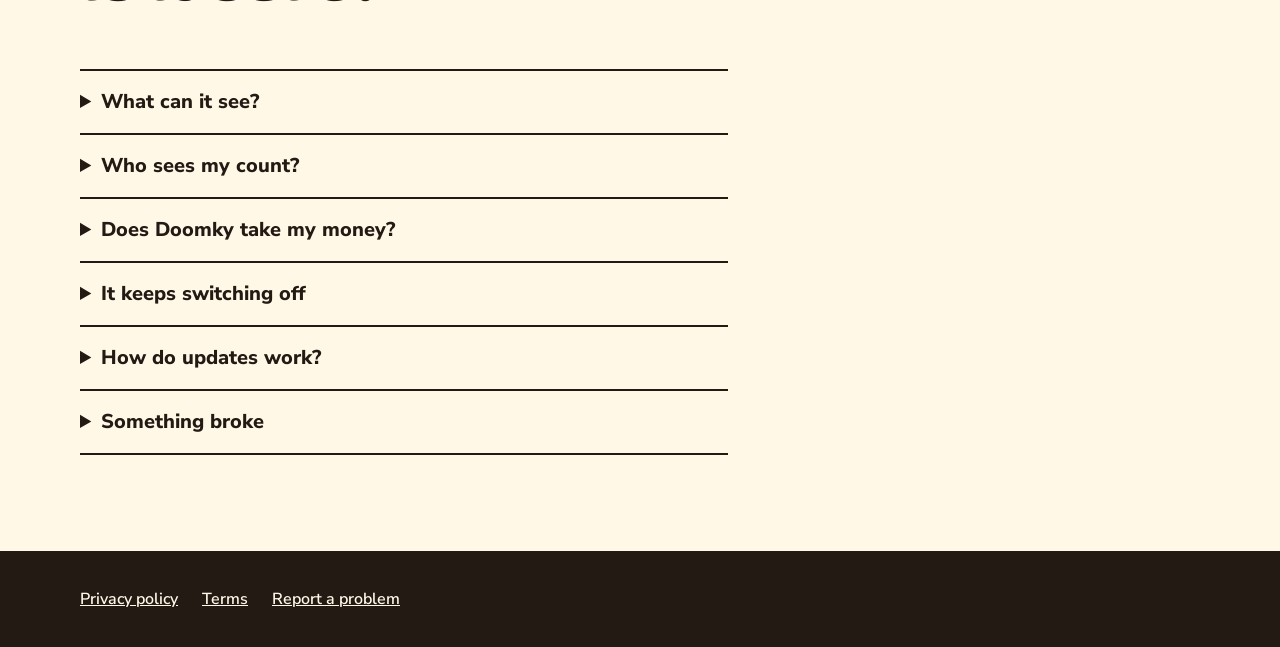
==== commit 681045b7: "Desktop opening fills the screen, with nothing peeking in below it" ====
--- a/index.html
+++ b/index.html
@@ -162,10 +162,15 @@
     :root { --bar: 0px; }
     .bar { display: none; }
     :root { --section: 96px; }
-    .poster { display: grid; grid-template-columns: 1fr 380px; align-items: center; gap: 0 var(--s5); padding-top: var(--s5); }
+    /* the opening is one full screen, so the next section can't peek in underneath it */
+    .top { height: 72px; padding-top: var(--s3); }
+    .poster { display: grid; grid-template-columns: 1fr 380px; grid-template-rows: 1fr auto auto 1fr; align-items: center; gap: 0 var(--s5); padding: 0 0 var(--s5); height: calc(100svh - 72px); min-height: 520px; }
+    .poster h1 { grid-row: 2; }
+    .poster .pitch { grid-row: 3; }
+    .js .rot { margin-top: 0; }
     .poster h1 { font-size: clamp(64px, 6.6vw, 96px); grid-column: 1; align-self: end; }
     .poster .pitch { grid-column: 1; align-self: start; }
-    .poster img { grid-column: 2; grid-row: 1 / span 2; width: 100%; margin: 0; }
+    .poster img { grid-column: 2; grid-row: 1 / -1; width: 100%; margin: 0; max-height: 72svh; object-fit: contain; }
     .js .scene { flex-direction: row-reverse; justify-content: space-between; gap: var(--s6); padding-bottom: var(--s3); }
     .faces { width: min(64svh, 42vw); }
     .beats { flex: 1; }
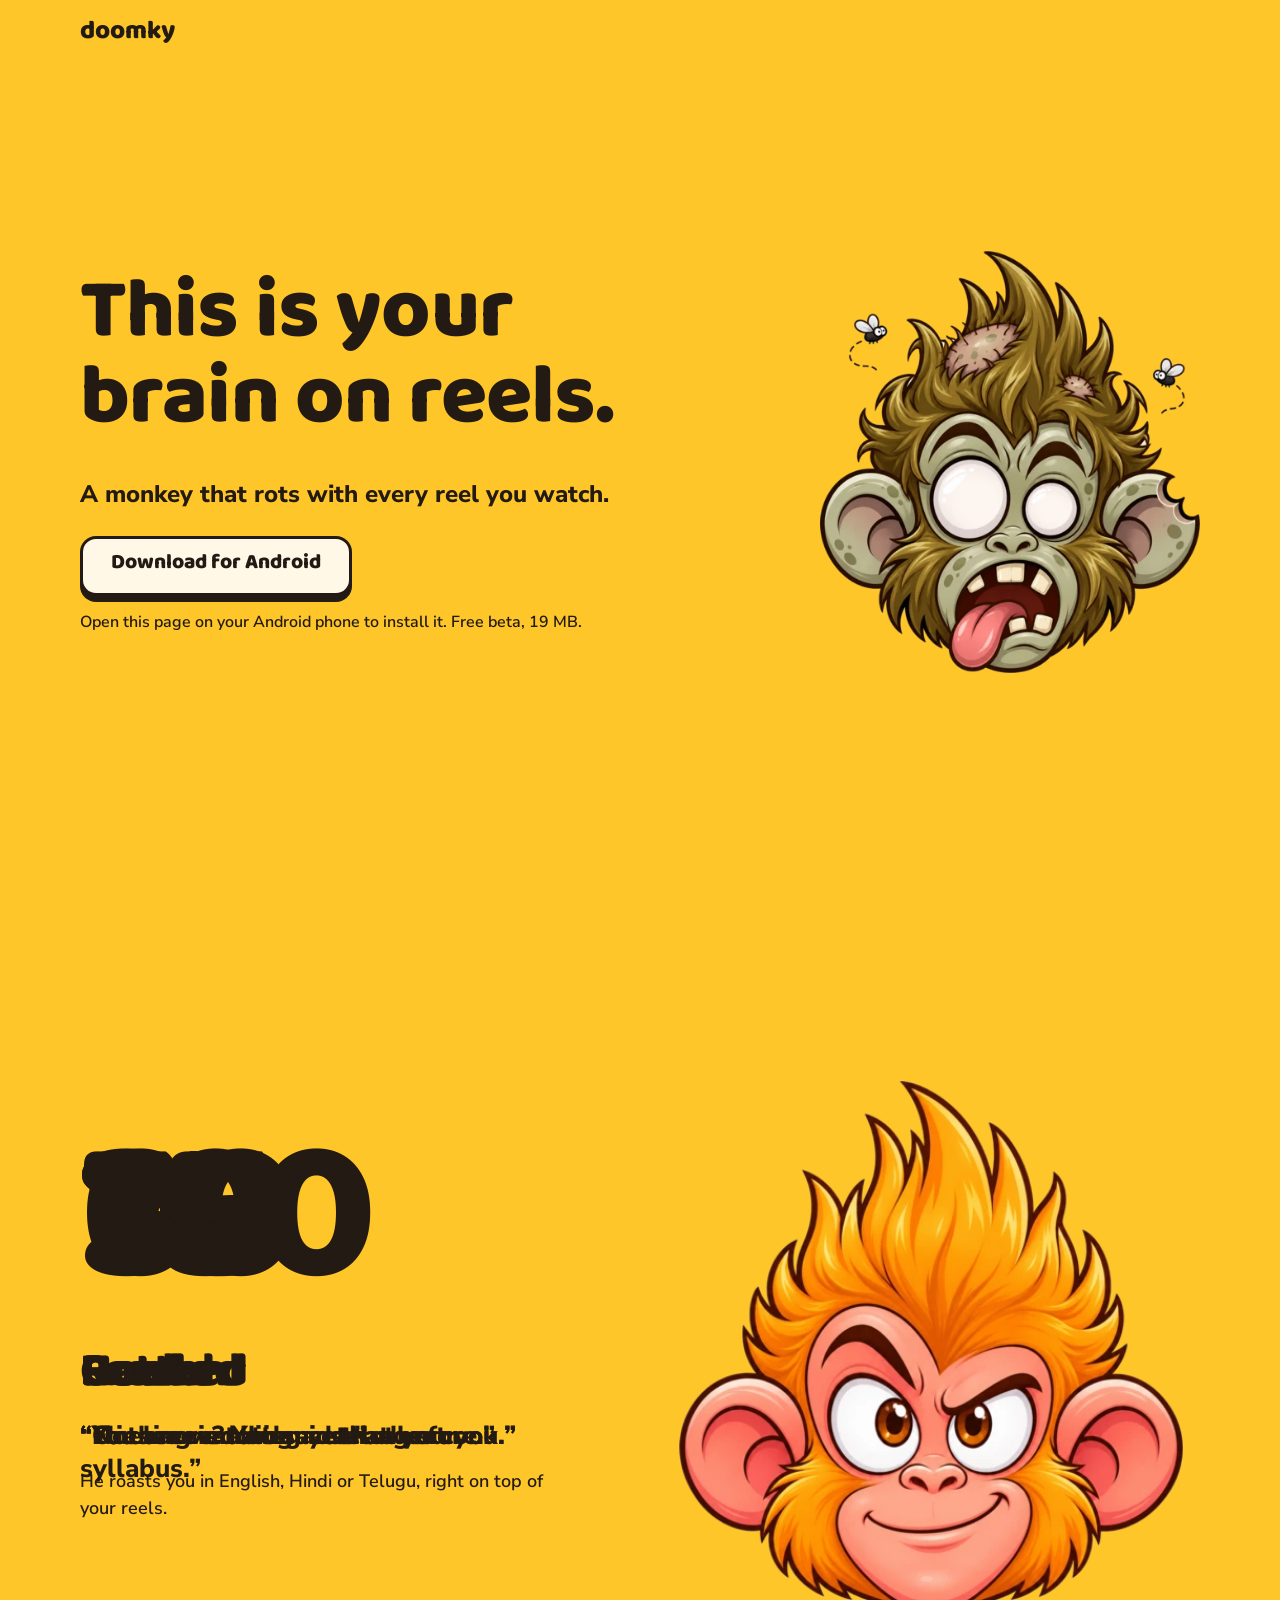
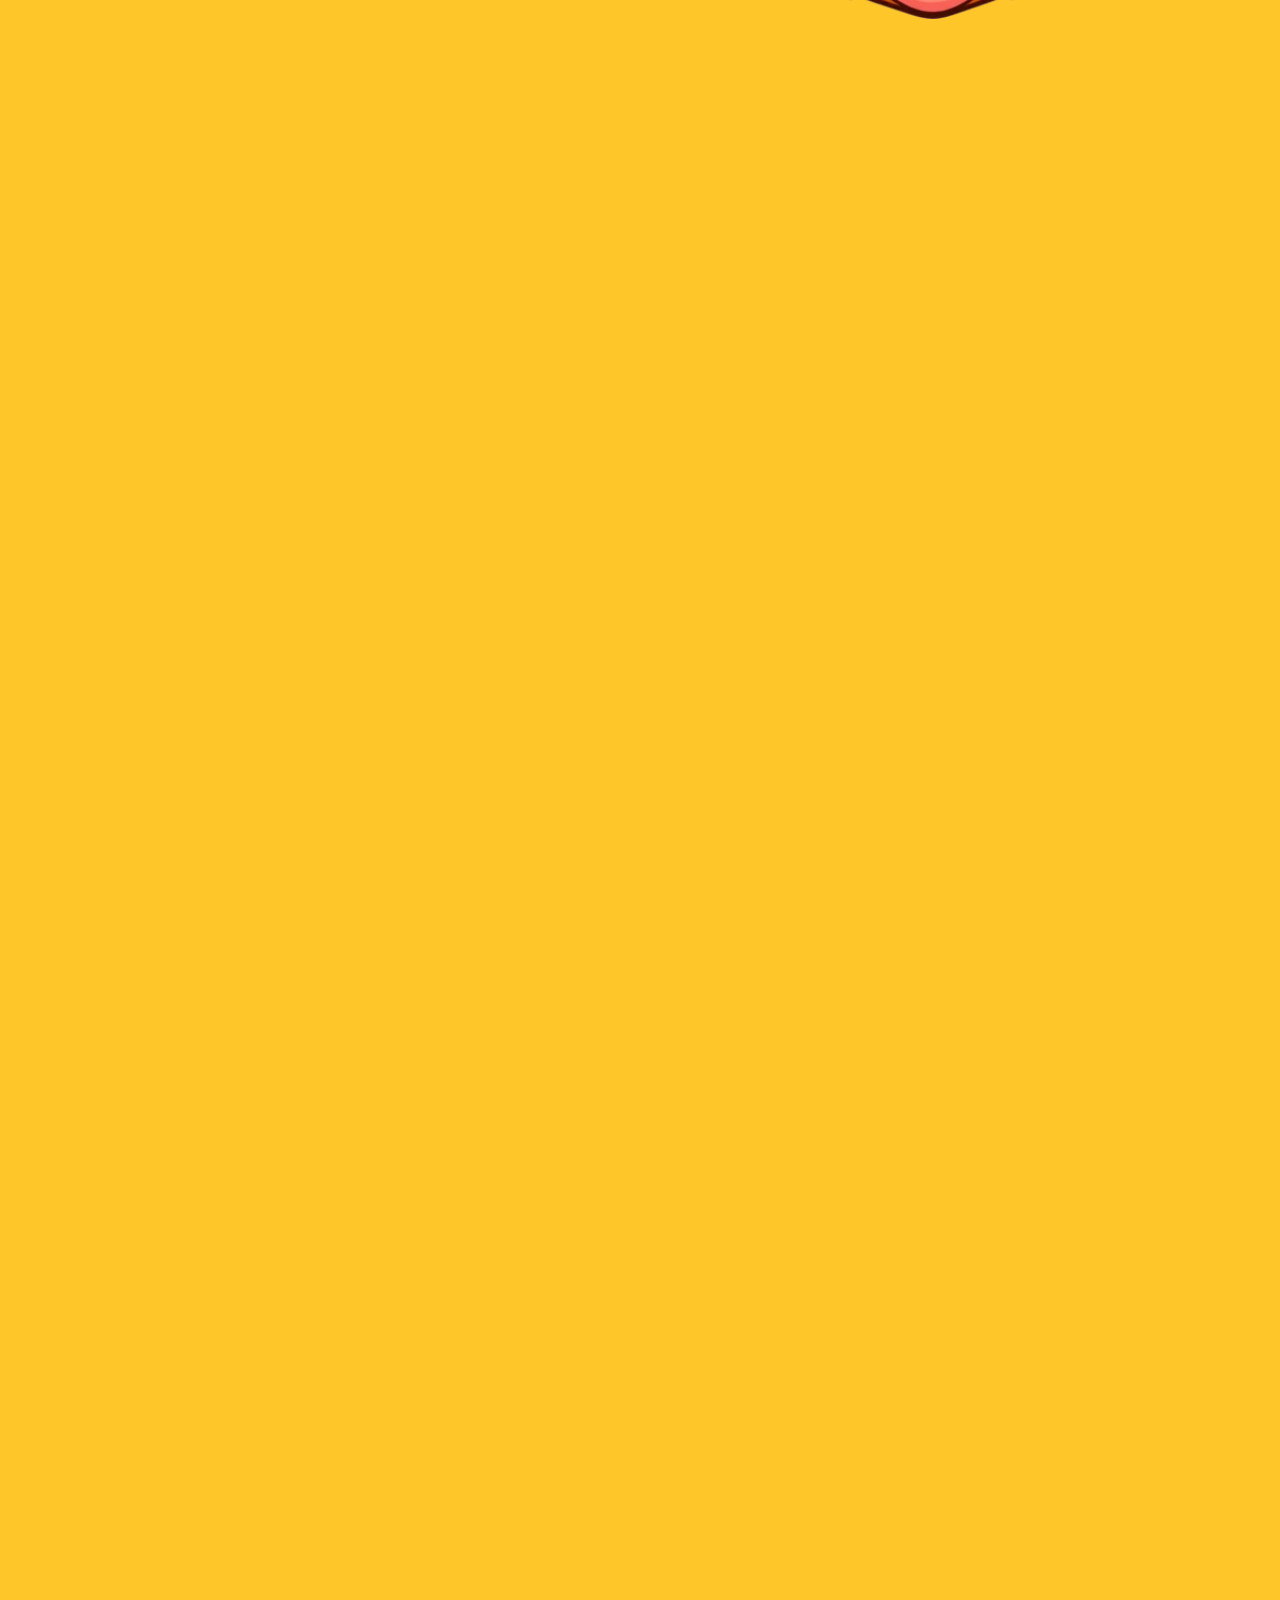
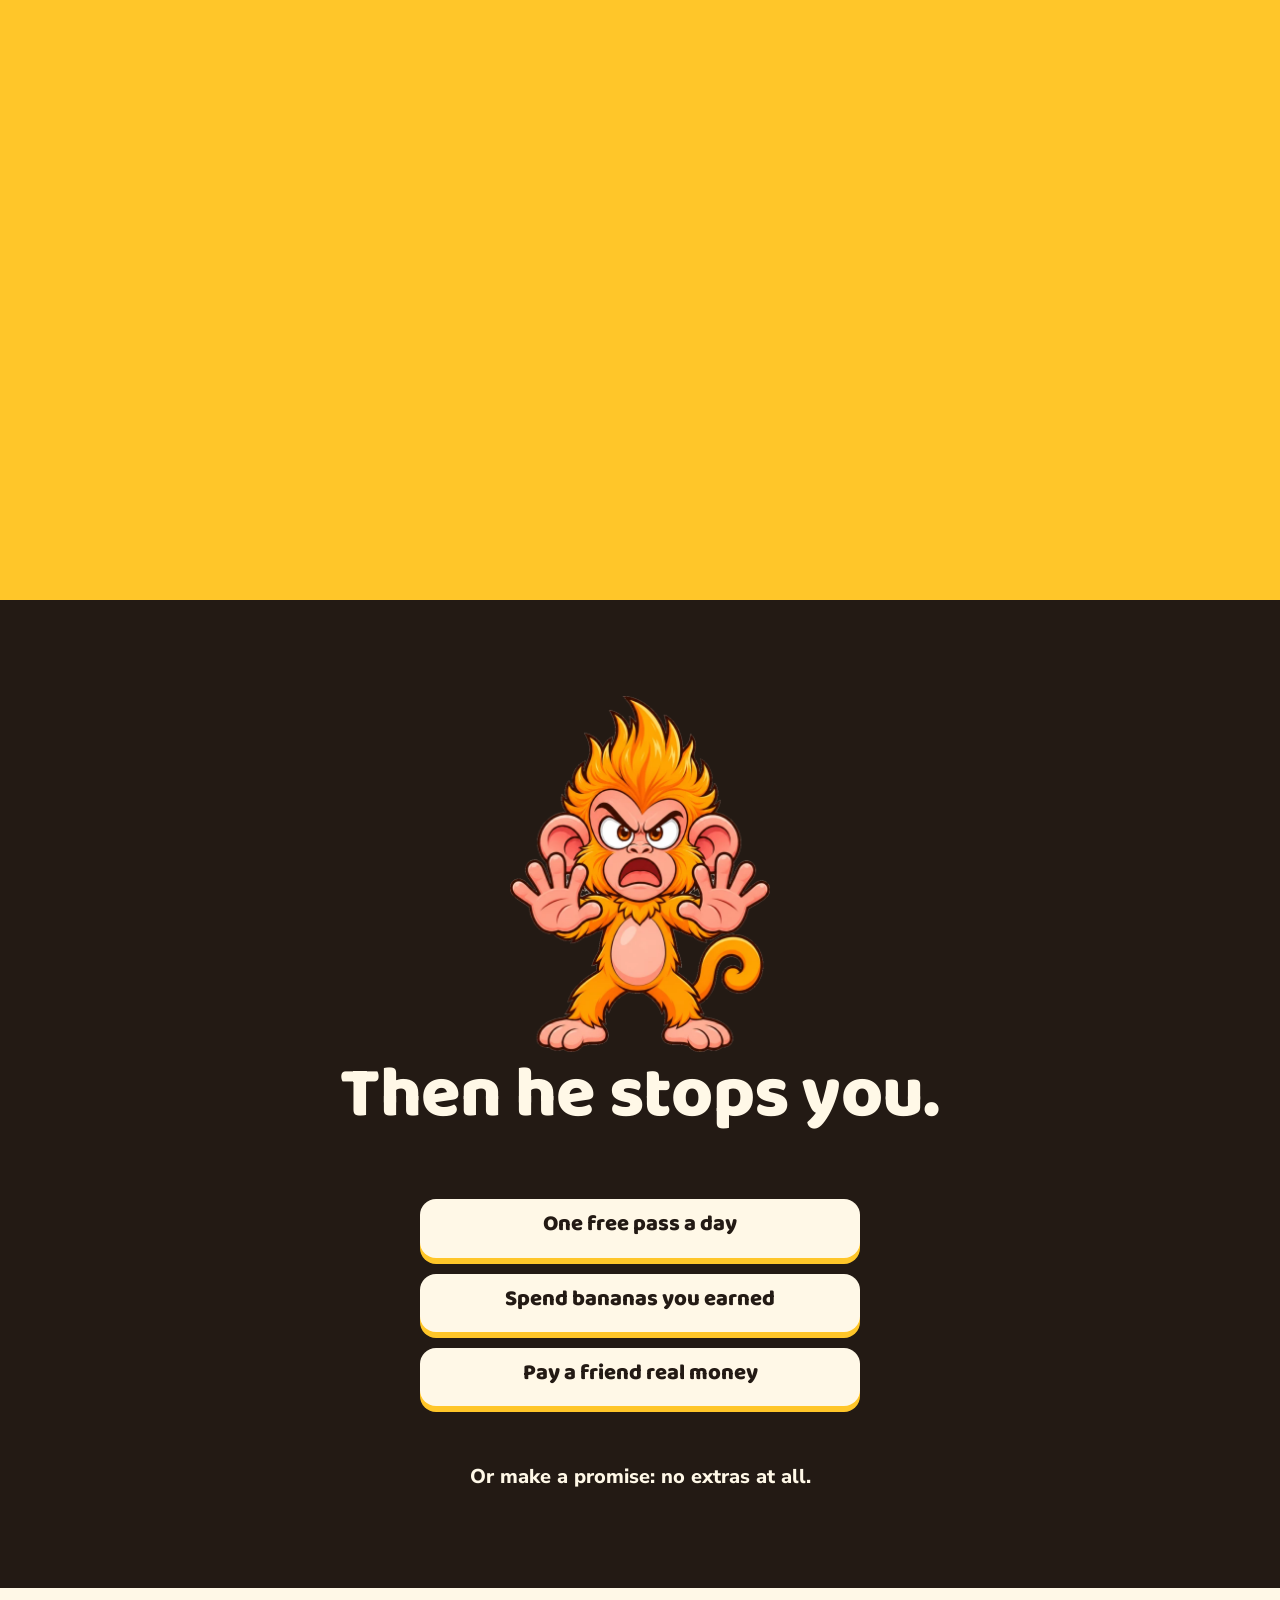
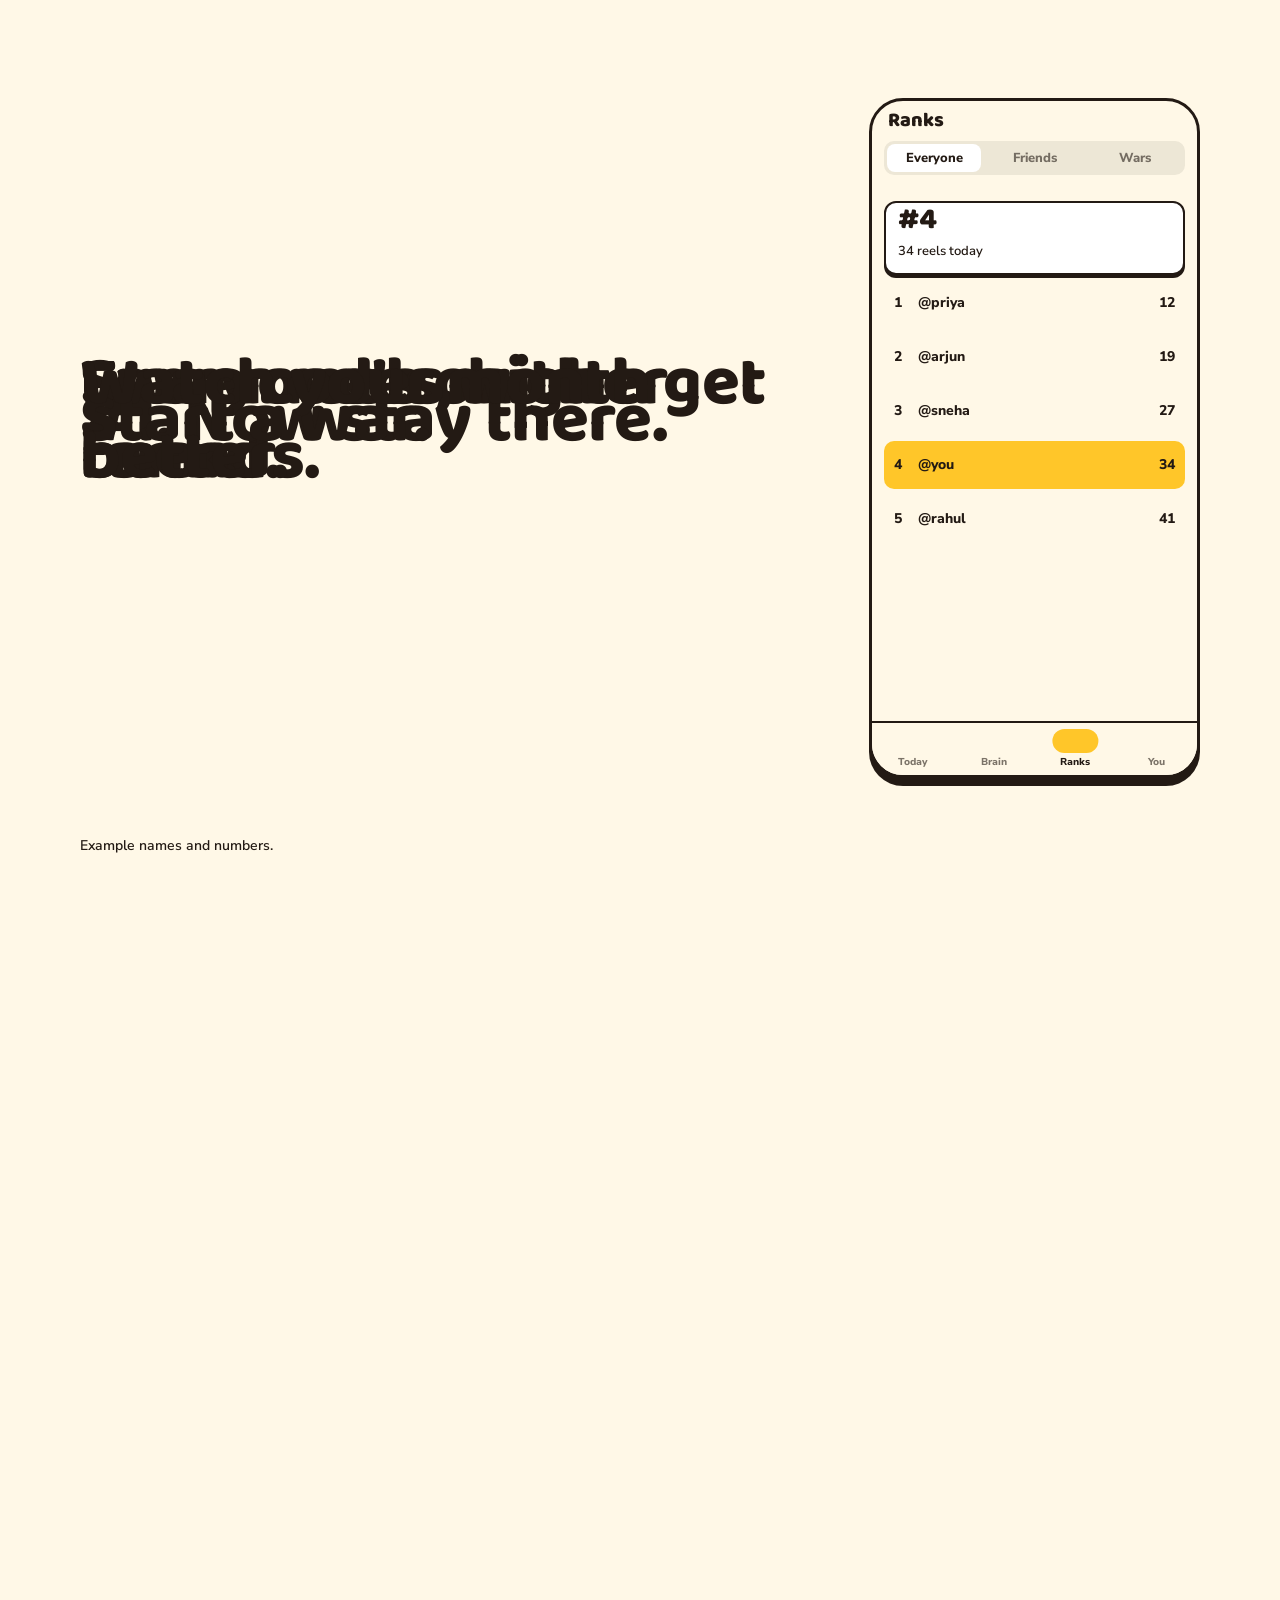
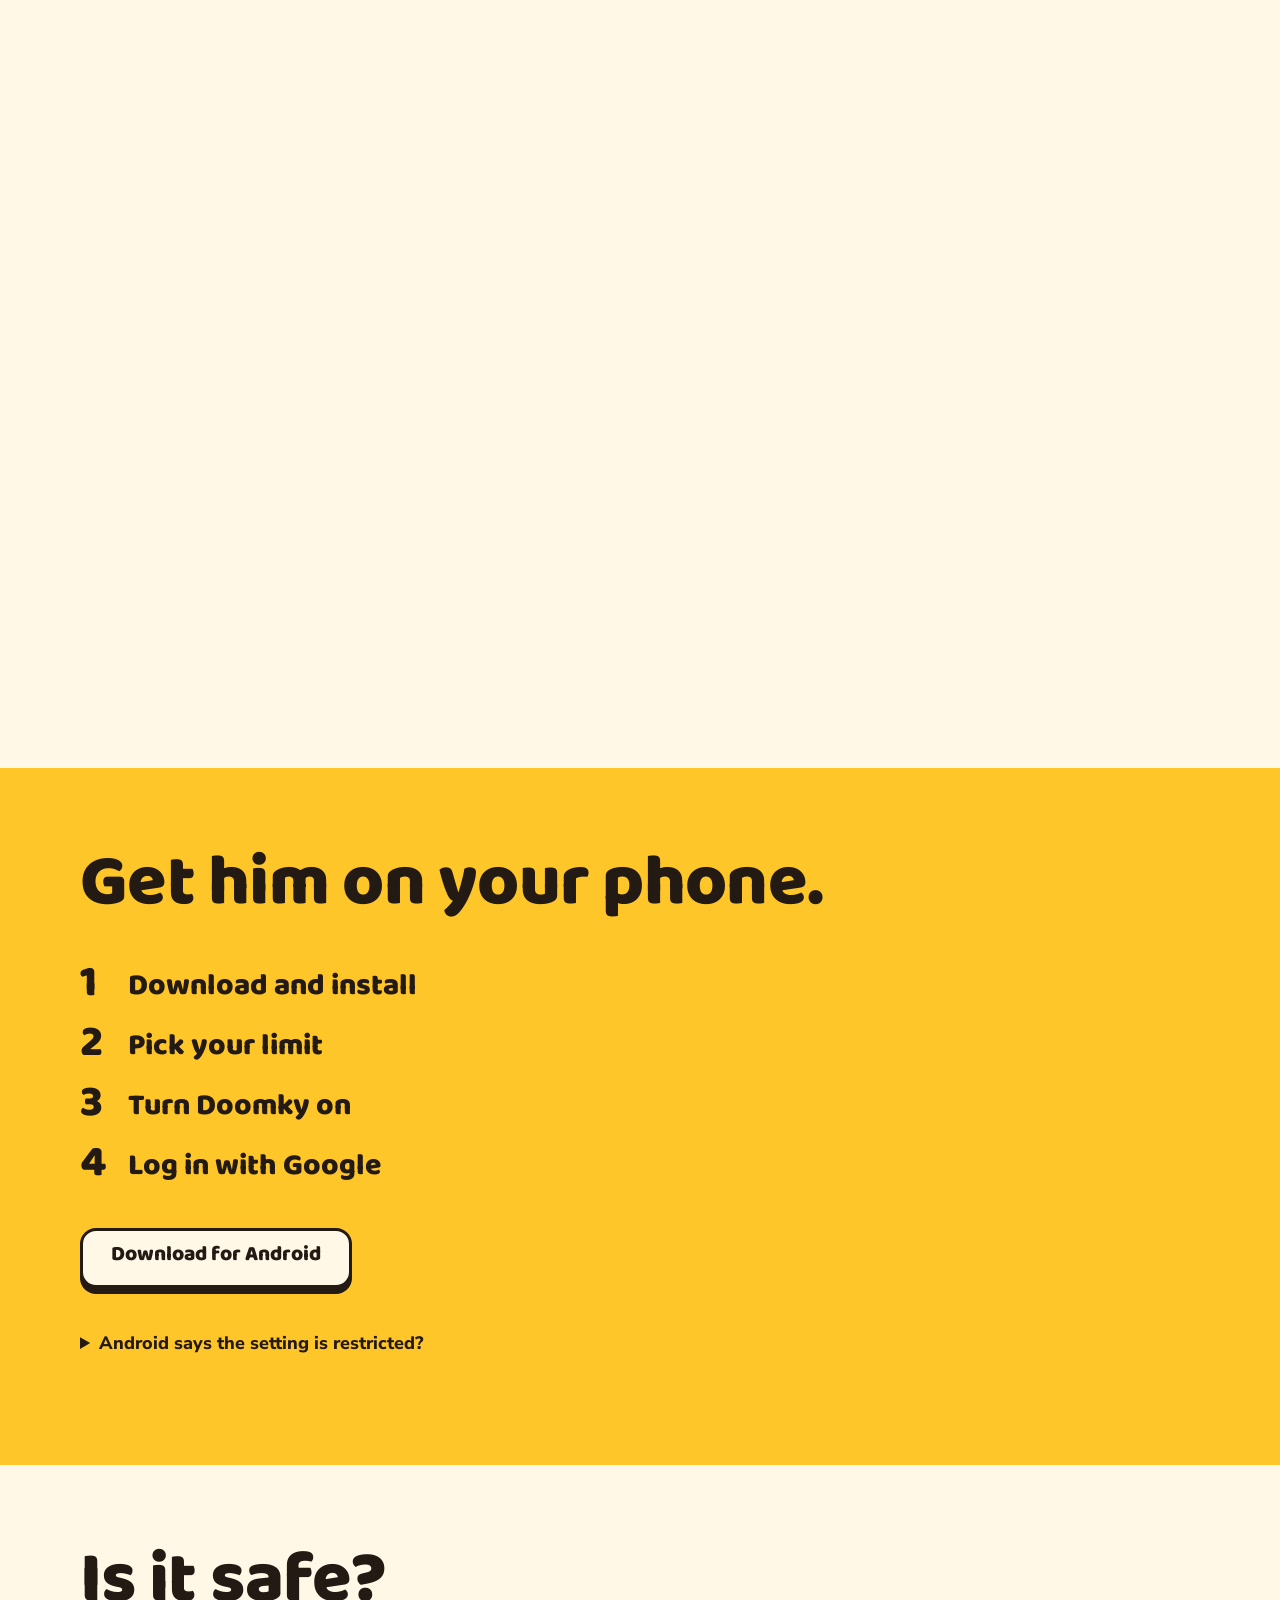
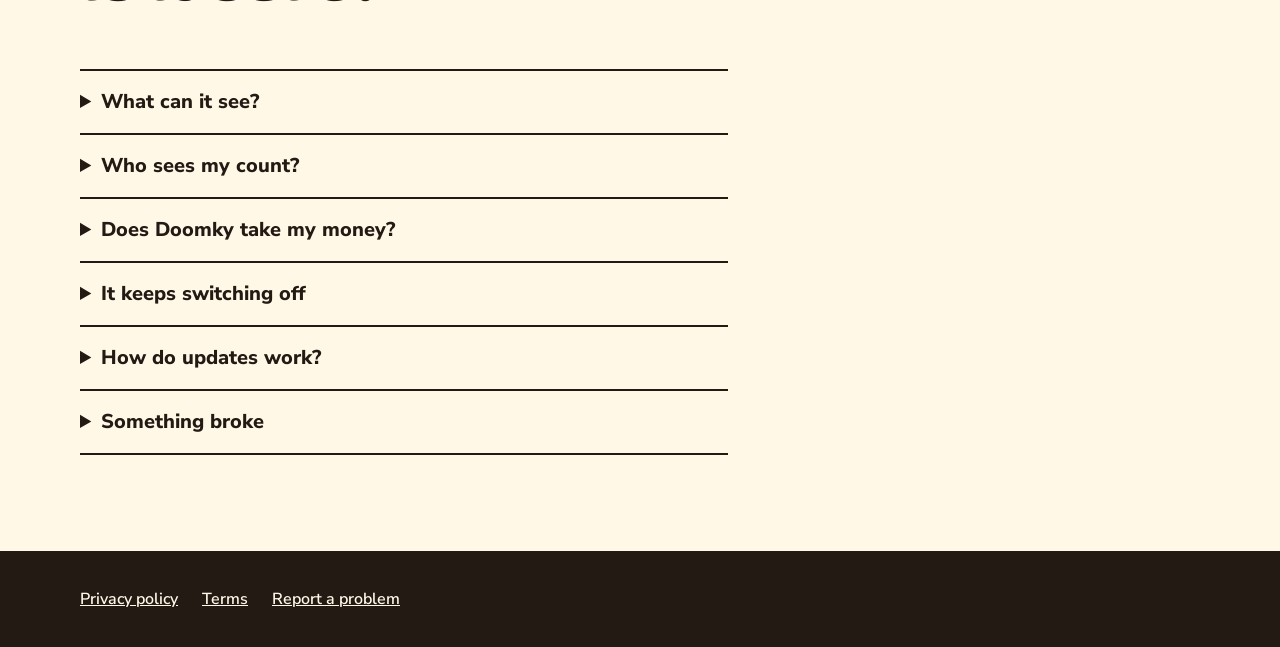
==== commit 7c48f72a: "Beta 4: correct download size" ====
--- a/index.html
+++ b/index.html
@@ -199,7 +199,7 @@
     <div class="pitch">
       <p class="lede">A monkey that rots with every reel you watch.</p>
       <a class="get" href="https://github.com/shajith240/doomky-site/releases/latest/download/doomky.apk">Download for Android</a>
-      <p class="fine">Free beta. 3.4 MB. Not on iPhone yet.</p>
+      <p class="fine">Free beta. 19 MB. Not on iPhone yet.</p>
     </div>
   </section>
 
@@ -475,7 +475,7 @@
     if (!/android/i.test(navigator.userAgent)) {
       document.querySelector('.fine').textContent = /iphone|ipad|ipod/i.test(navigator.userAgent)
         ? 'Android only for now. There is no iPhone version yet.'
-        : 'Open this page on your Android phone to install it. Free beta, 3.4 MB.';
+        : 'Open this page on your Android phone to install it. Free beta, 19 MB.';
     }
   })();
 </script>
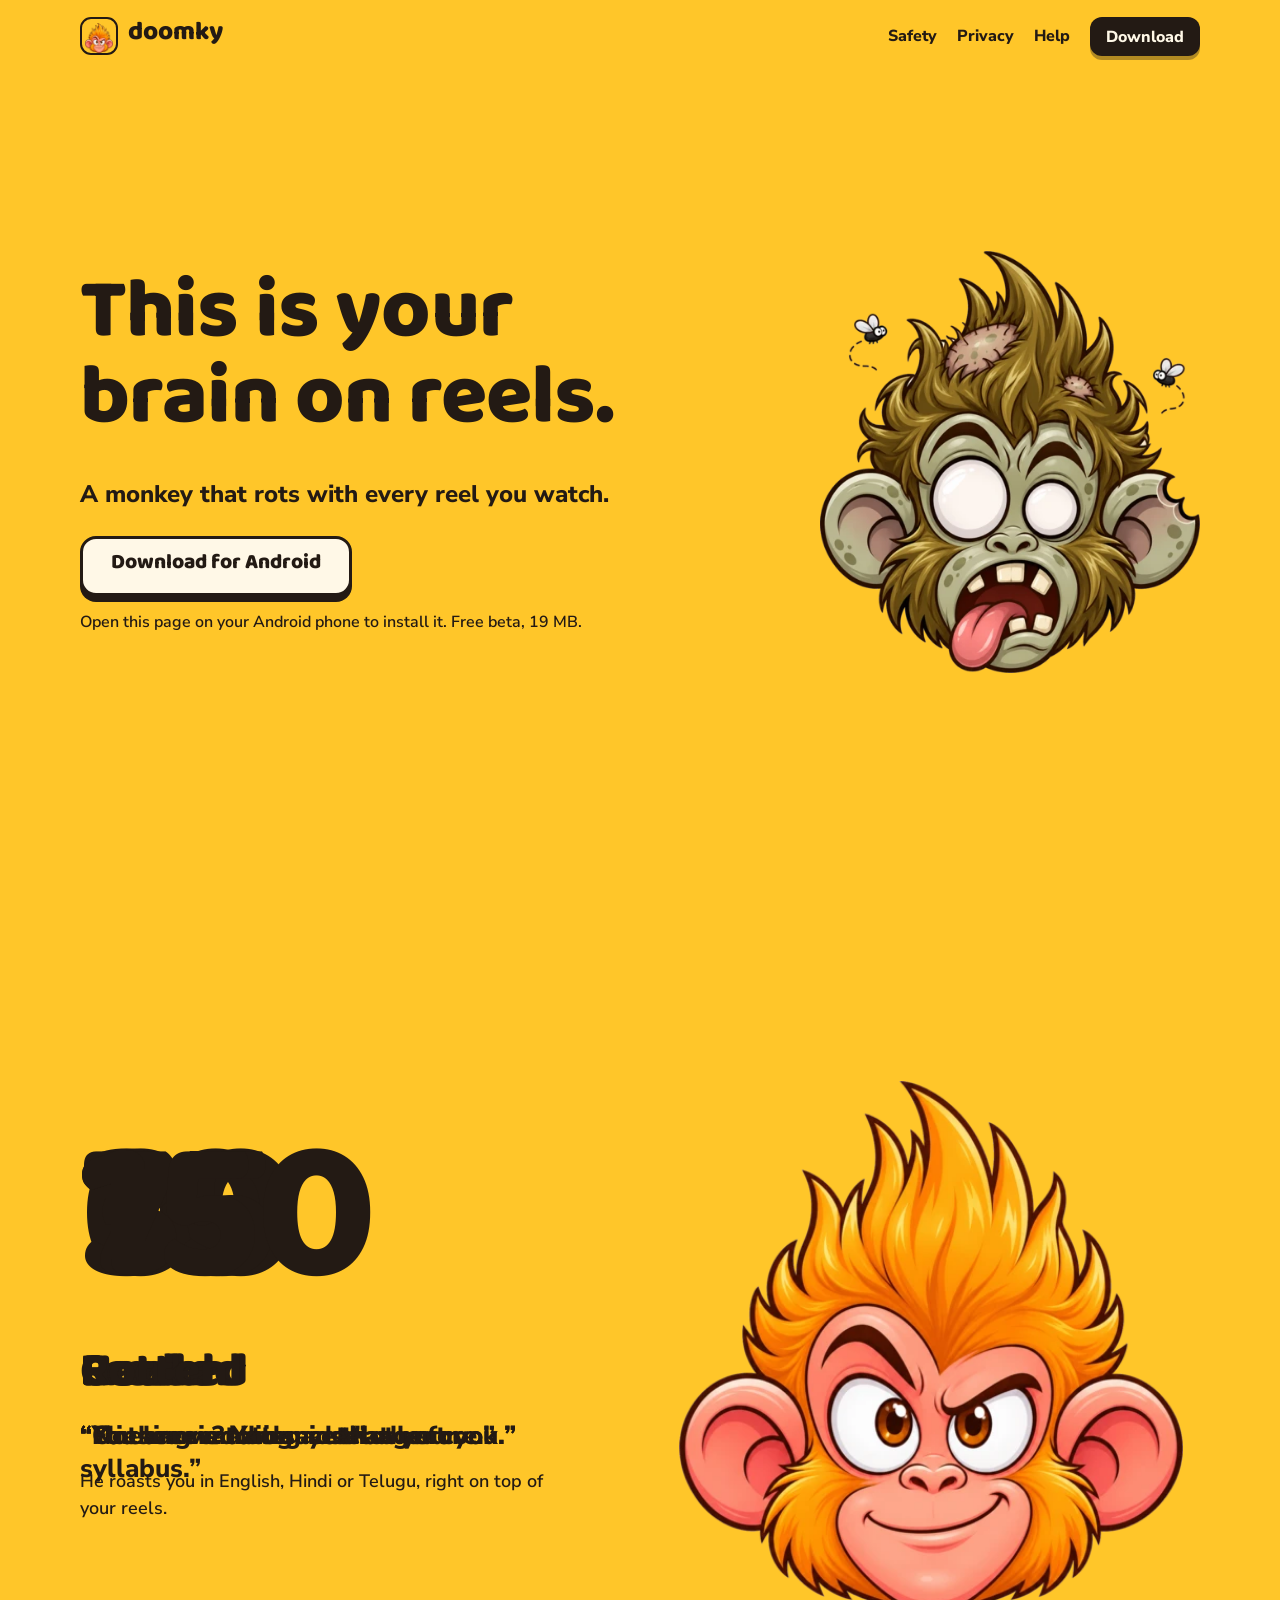
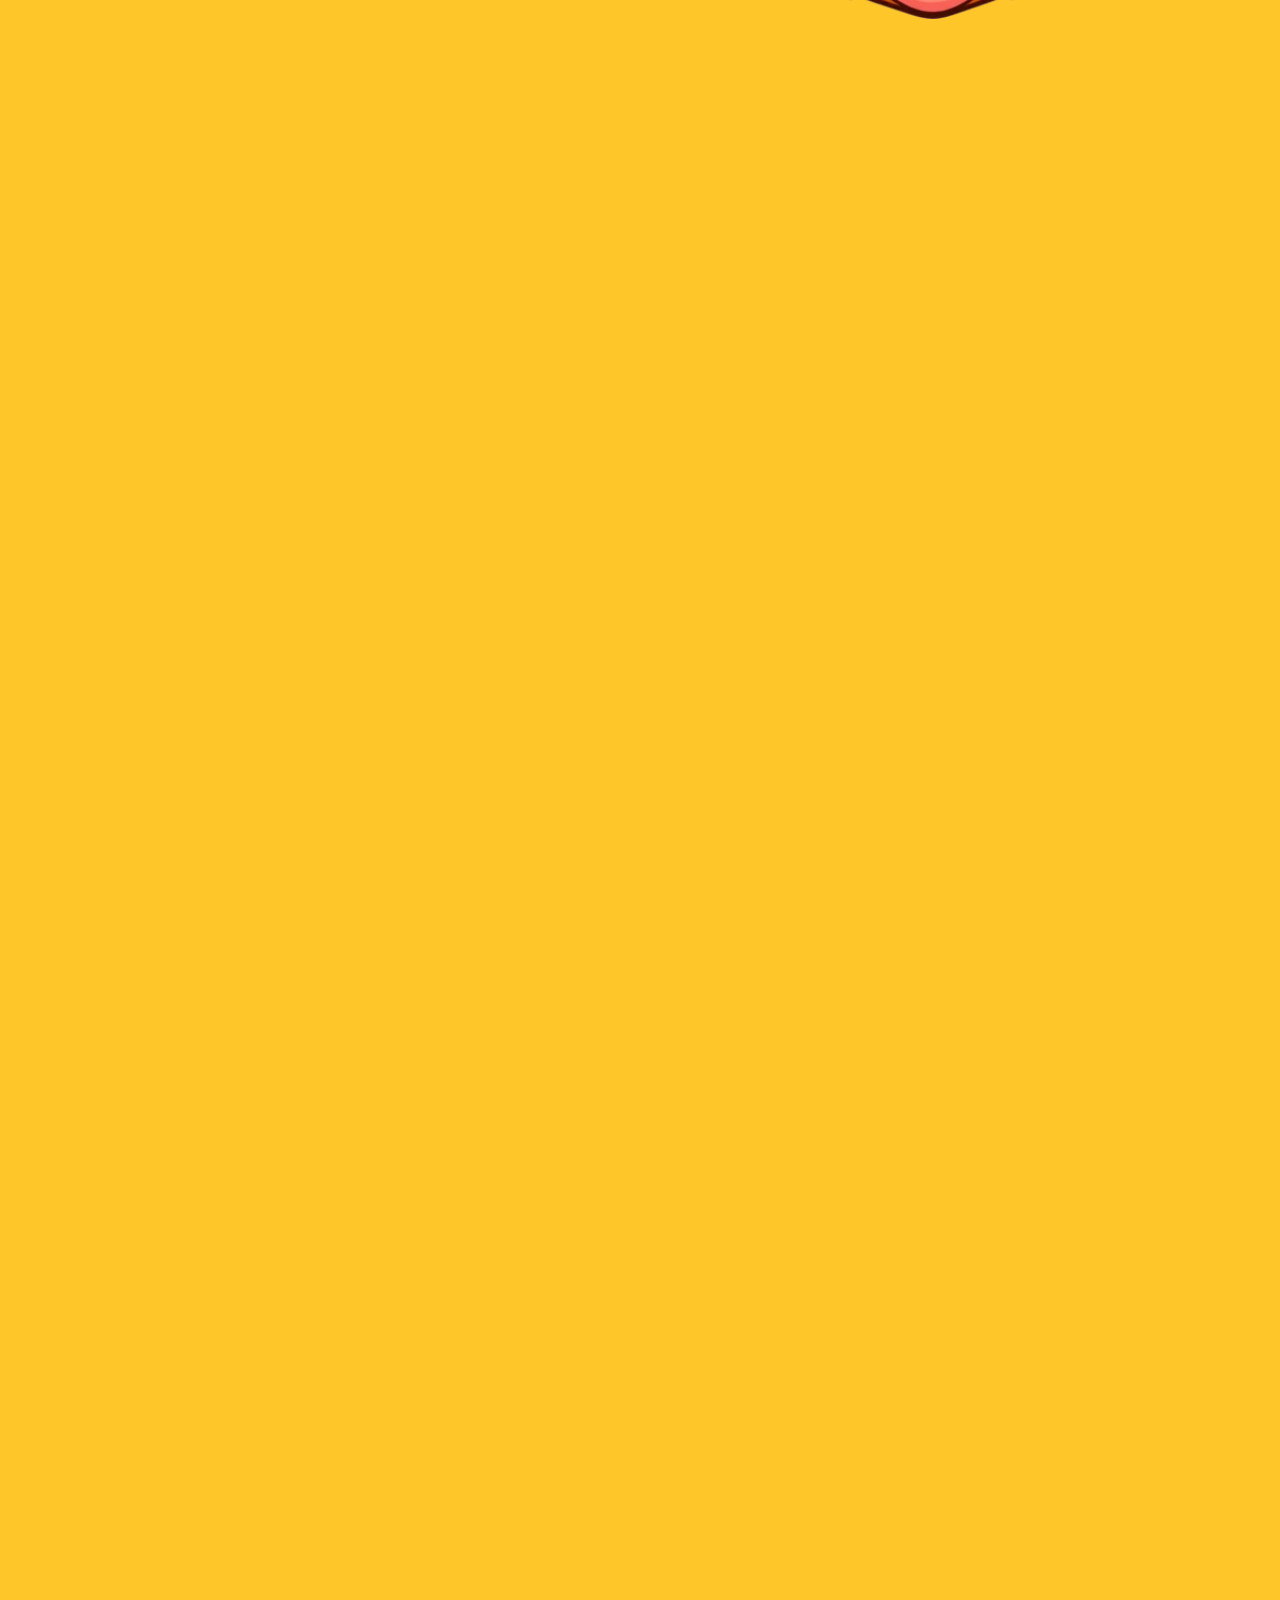
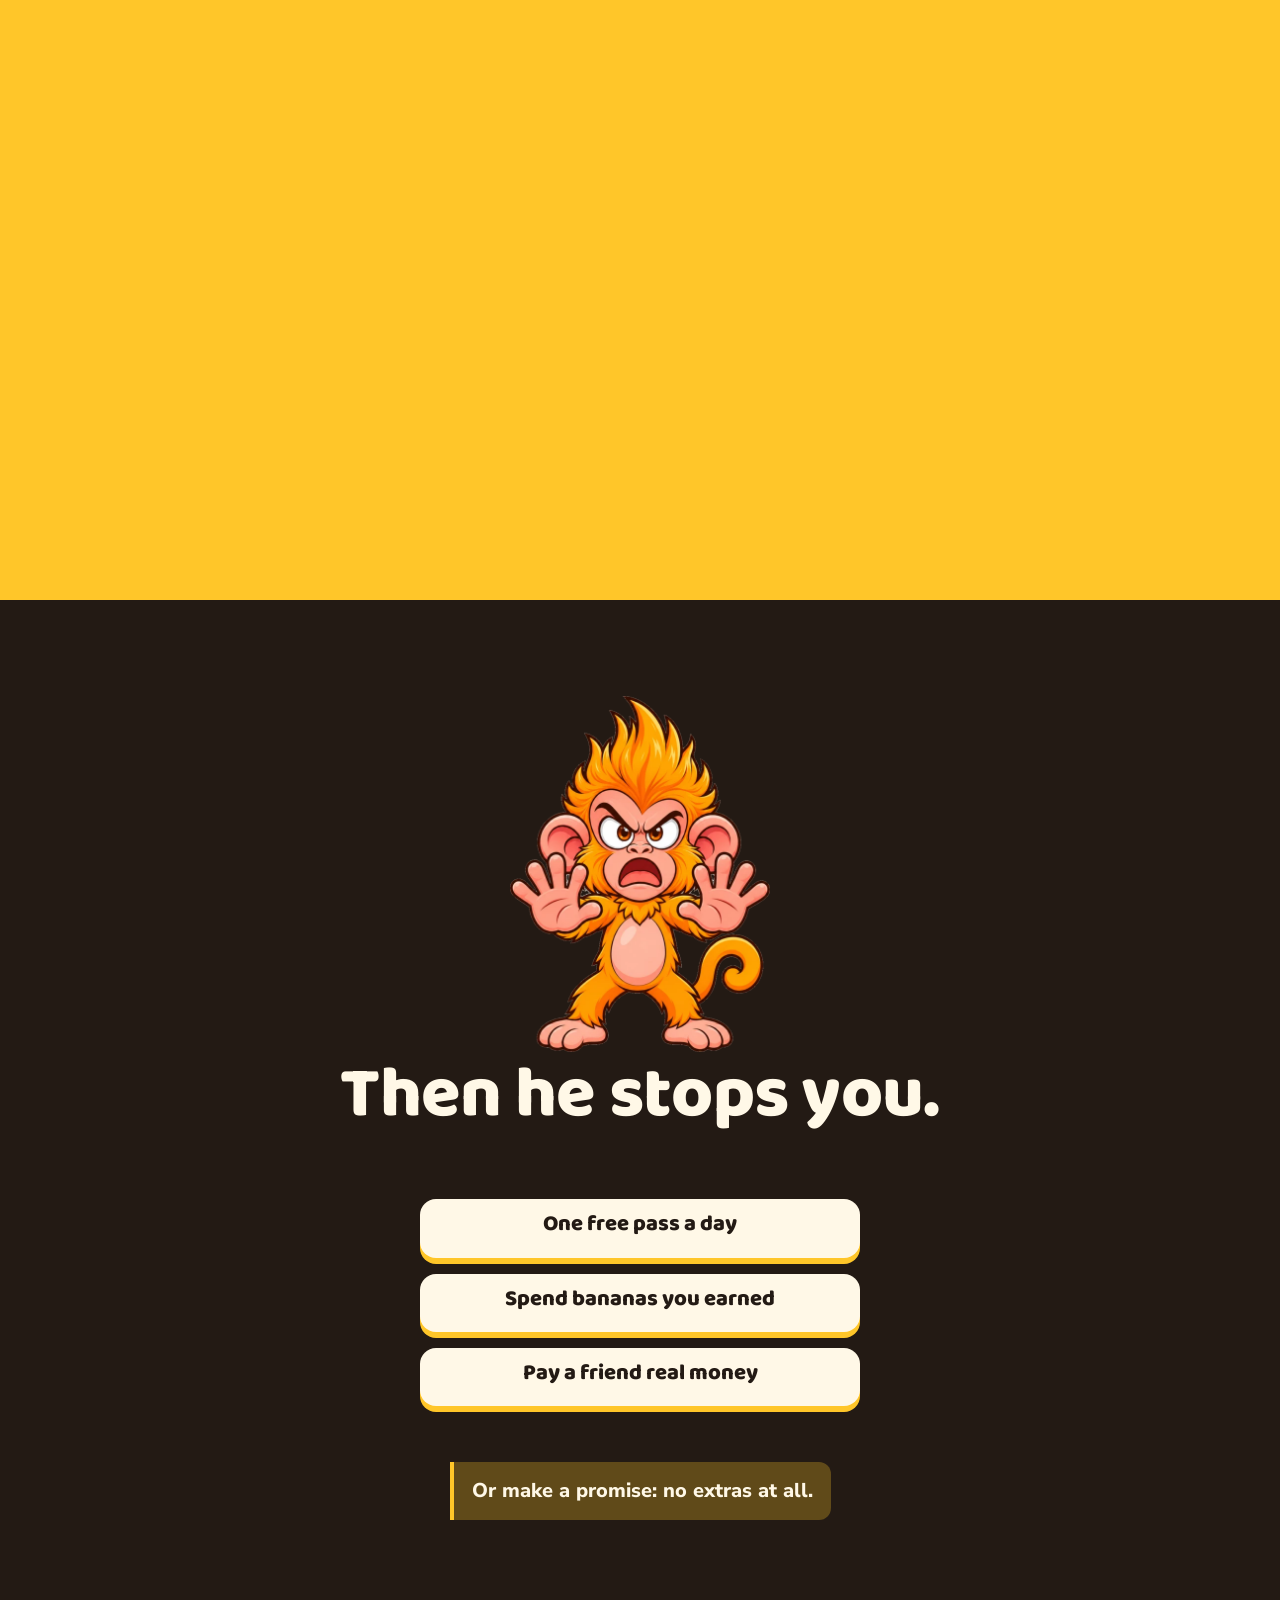
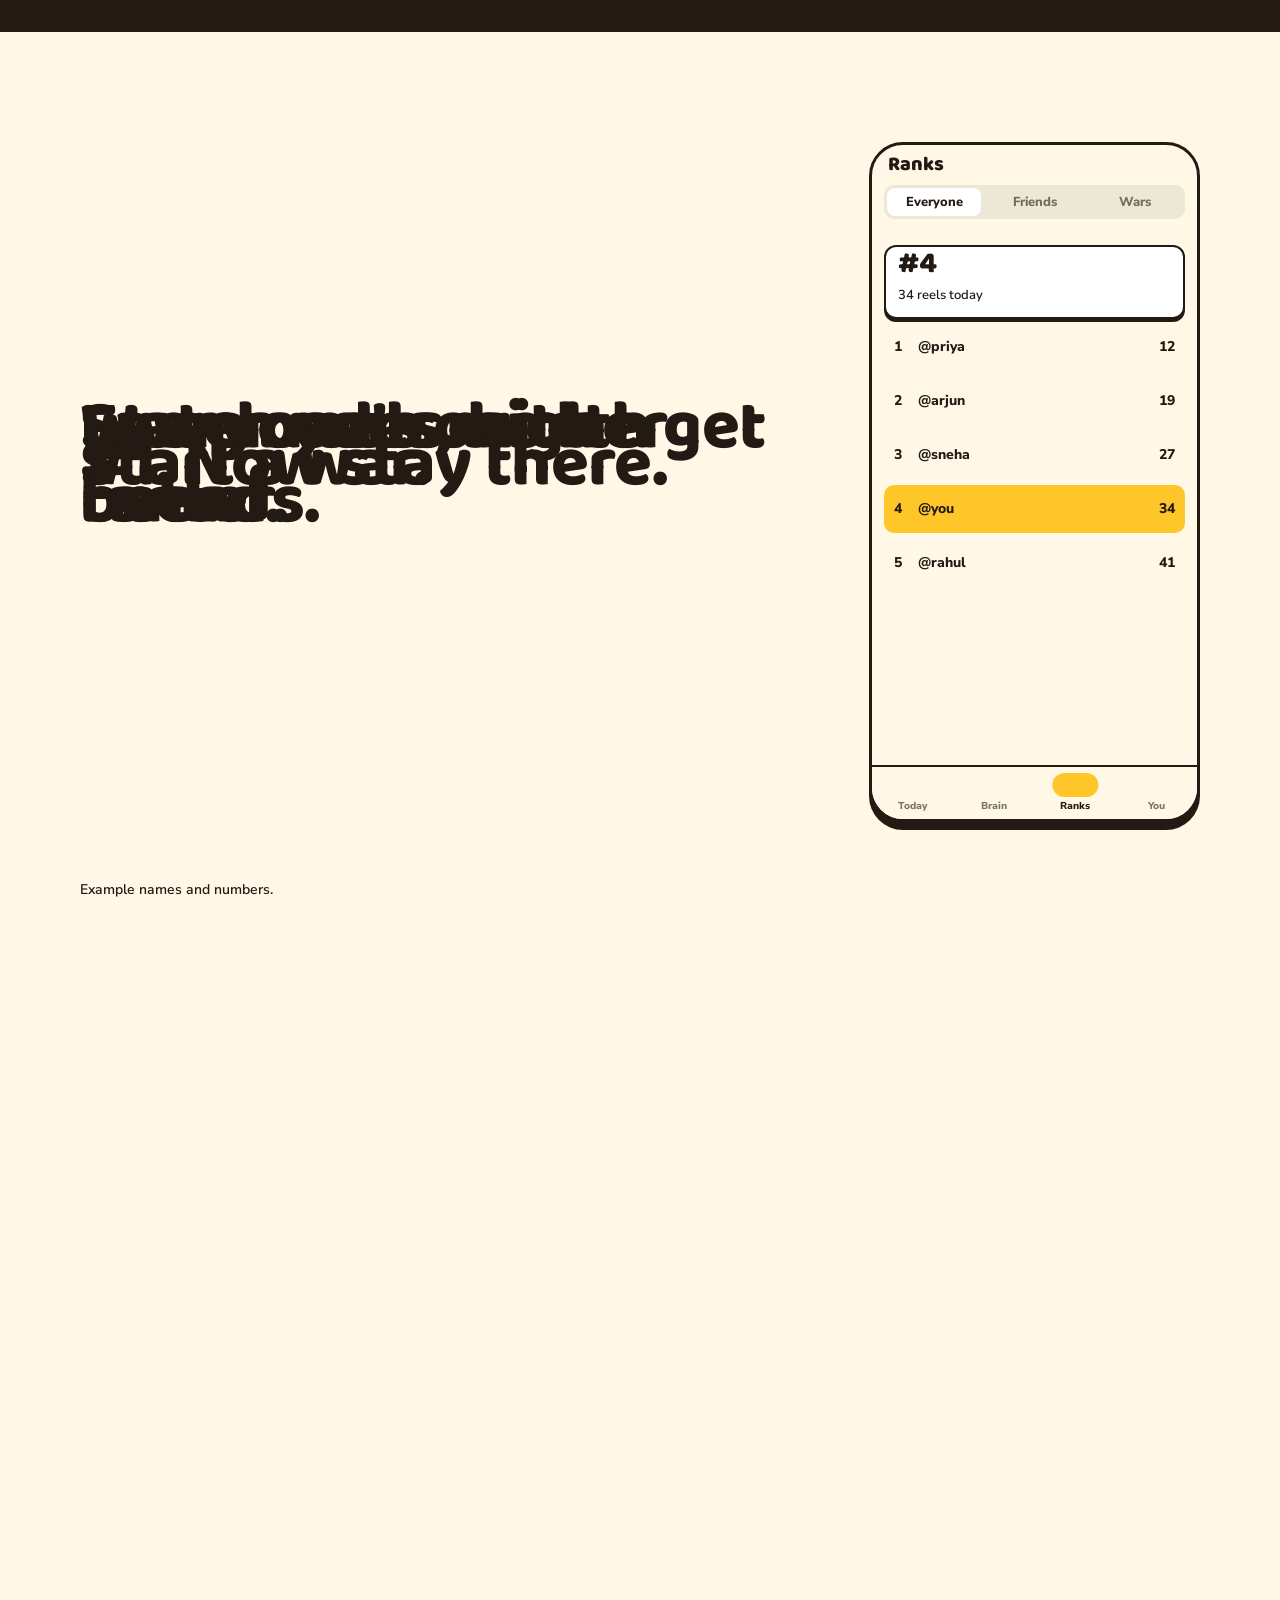
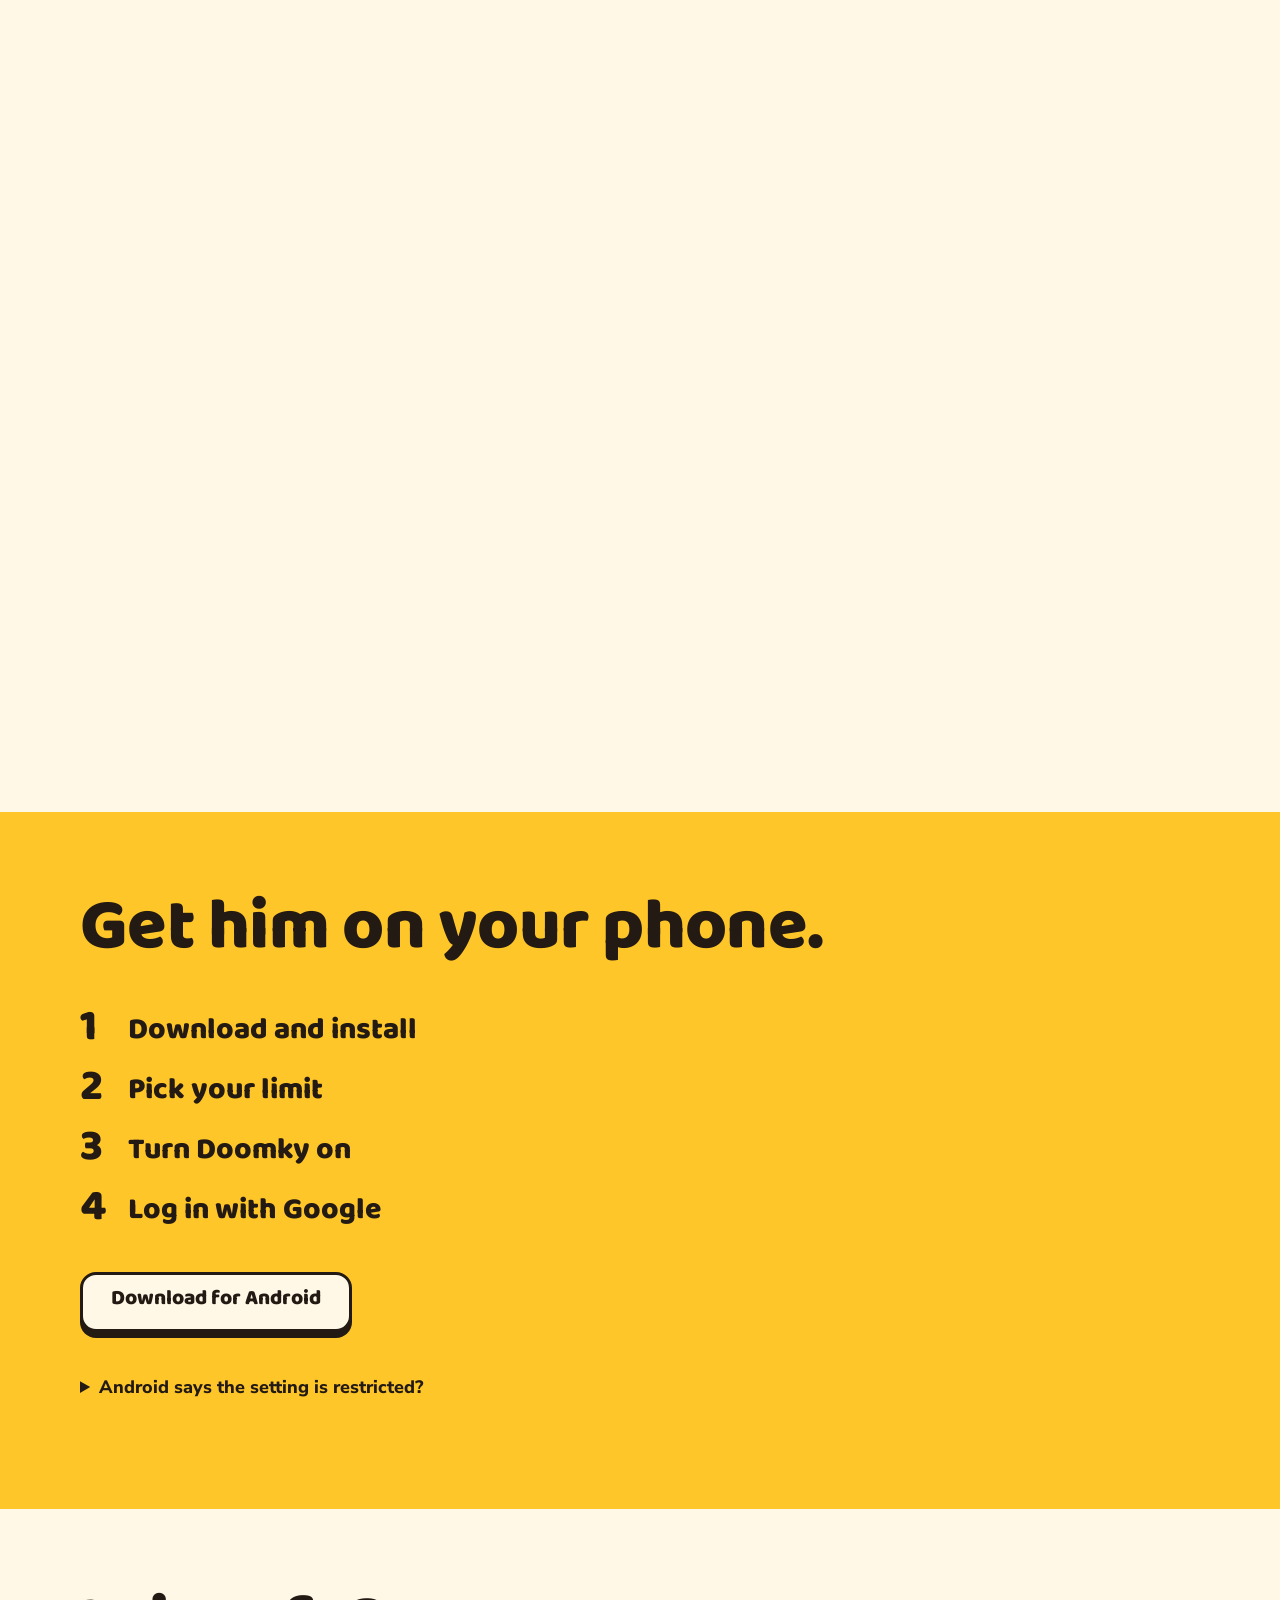
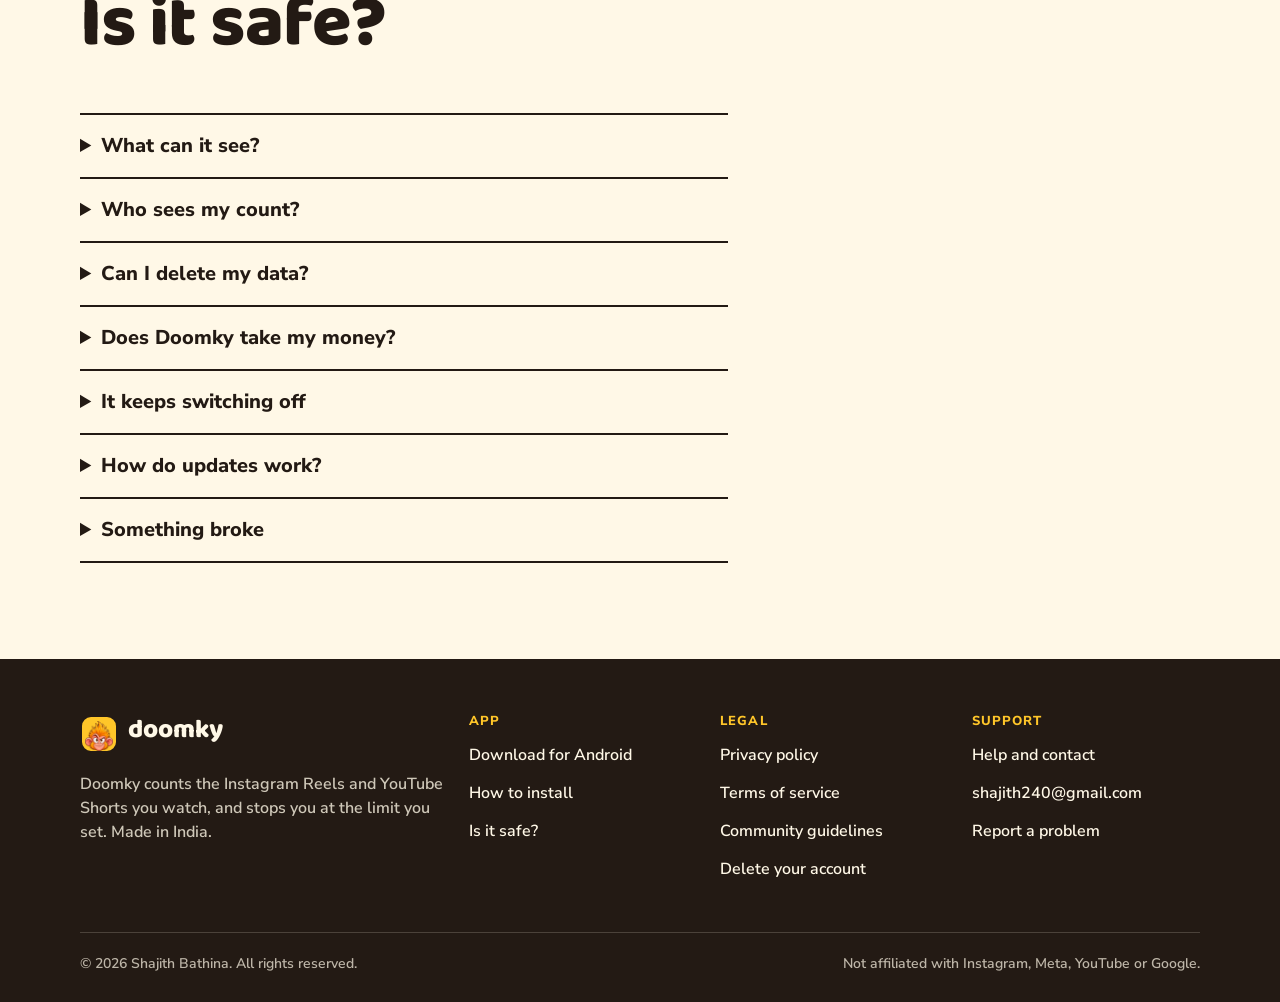
==== commit ee8a133a: "Site: shared header and footer, full legal pages Rewrite the privacy policy (controller, Accessibili" ====
--- a/index.html
+++ b/index.html
@@ -15,7 +15,8 @@
 <link rel="icon" href="stage_0.webp" type="image/webp">
 <link rel="preconnect" href="https://fonts.googleapis.com">
 <link rel="preconnect" href="https://fonts.gstatic.com" crossorigin>
-<link href="https://fonts.googleapis.com/css2?family=Baloo+Tammudu+2:wght@800&family=Nunito+Sans:opsz,wght@6..12,600;6..12,800&display=swap" rel="stylesheet">
+<link href="https://fonts.googleapis.com/css2?family=Baloo+Tammudu+2:wght@800&family=Nunito+Sans:opsz,wght@6..12,400;6..12,600;6..12,800&display=swap" rel="stylesheet">
+<link rel="stylesheet" href="site.css">
 <style>
   :root {
     --ink: #231A14; --cream: #FFF8E7;
@@ -33,7 +34,7 @@
     transition: background-color .7s linear;
     padding-bottom: var(--bar);
   }
-  h1, h2, h3, .count, .wordmark { font-family: "Baloo Tammudu 2", system-ui, sans-serif; font-weight: 800; }
+  h1, h2, h3, .count { font-family: "Baloo Tammudu 2", system-ui, sans-serif; font-weight: 800; }
   h1, h2, h3, p, ol, ul, figure { margin: 0; }
   img { display: block; max-width: 100%; height: auto; }
   a { color: inherit; }
@@ -41,9 +42,6 @@
   .wrap { width: min(1120px, 100% - 40px); margin-inline: auto; }
 
   /* opening poster: the type is the picture, and he bites into it */
-  .top { padding-top: var(--s3); }
-  .top .wordmark { display: block; }
-  .wordmark { font-size: 26px; line-height: 1; text-decoration: none; }
   .poster { position: relative; padding: var(--s5) 0 0; }
   h1 { font-size: clamp(50px, 14.5vw, 112px); line-height: 1.02; letter-spacing: -.01em; }
   .section-title { font-size: clamp(38px, 8vw, 72px); line-height: 1.05; letter-spacing: -.01em; max-width: 12em; }
@@ -145,10 +143,6 @@
   .honest summary { font-size: 20px; padding: var(--s2) 0; }
   .honest details p { padding-bottom: var(--s2); }
   .qa { margin-top: var(--s4); }
-  footer { background: var(--ink); color: var(--cream); padding: var(--s3) 0; font-size: 16px; }
-  footer nav { display: flex; flex-wrap: wrap; gap: 0 var(--s3); }
-  footer a { display: inline-block; padding: 12px 0; }
-  footer :focus-visible { outline-color: var(--cream); }
 
   /* the button stays in reach, because people arrive from a chat, on a phone */
   .bar { position: fixed; inset: auto 0 0; z-index: 5; padding: 10px var(--s2) calc(14px + env(safe-area-inset-bottom)); background: var(--ink); display: flex; align-items: center; gap: 14px; transform: translateY(100%); transition: transform .28s cubic-bezier(.2,.8,.2,1); }
@@ -163,7 +157,6 @@
     .bar { display: none; }
     :root { --section: 96px; }
     /* the opening is one full screen, so the next section can't peek in underneath it */
-    .top { height: 72px; padding-top: var(--s3); }
     .poster { display: grid; grid-template-columns: 1fr 380px; grid-template-rows: 1fr auto auto 1fr; align-items: center; gap: 0 var(--s5); padding: 0 0 var(--s5); height: calc(100svh - 72px); min-height: 520px; }
     .poster h1 { grid-row: 2; }
     .poster .pitch { grid-row: 3; }
@@ -190,9 +183,18 @@
 </head>
 <body>
 
-<header class="top wrap"><span class="wordmark">doomky</span></header>
-
-<main>
+<a class="skip" href="#main">Skip to content</a>
+<header class="wrap site-header">
+  <a class="brand" href="./"><span class="brand-mark"><img src="stage_0.webp" width="30" height="30" alt=""></span><span>doomky</span></a>
+  <nav class="site-nav" aria-label="Main">
+    <a class="wide" href="./#safety">Safety</a>
+    <a href="privacy.html">Privacy</a>
+    <a href="support.html">Help</a>
+    <a class="btn-sm" href="https://github.com/shajith240/doomky-site/releases/latest/download/doomky.apk">Download</a>
+  </nav>
+</header>
+
+<main id="main">
   <section class="wrap poster">
     <h1>This is your<br>brain on reels.</h1>
     <img src="stage_4.webp" width="512" height="512" alt="Doomky the monkey, rotten: grey-green, bald patches, tongue out, flies around his head.">
@@ -324,29 +326,46 @@
     </div>
   </section>
 
-  <section class="honest">
+  <section class="honest" id="safety">
     <div class="wrap">
       <h2 class="section-title">Is it safe?</h2>
       <div class="qa">
         <details><summary>What can it see?</summary><p>Only inside Instagram and YouTube, and only which screen is open and when you move to the next reel. It can't read captions, messages or anything you type. Details are in the <a href="privacy.html">privacy policy</a>.</p></details>
-        <details><summary>Who sees my count?</summary><p>If you log in, your name and reel count are on the public board. If you don't, nothing leaves your phone.</p></details>
+        <details><summary>Who sees my count?</summary><p>If you log in, your @handle and reel count are on the board other Doomky users see, and friends see when you go over your limit. Nobody sees your email. If you don't log in, your counts never leave your phone.</p></details>
+        <details><summary>Can I delete my data?</summary><p>Yes, any time. In Doomky, open Settings, Account, Delete account. It is gone from our servers straight away. <a href="delete-account.html">More on deleting your account</a>.</p></details>
         <details><summary>Does Doomky take my money?</summary><p>No. Paying a friend opens your own UPI app, and you enter your own PIN. Bananas are points you earn. You can't buy them or cash them out.</p></details>
         <details><summary>It keeps switching off</summary><p>Some phones shut apps down to save battery. In Doomky, open You, the gear, then Keep Doomky running.</p></details>
         <details><summary>How do updates work?</summary><p>Doomky tells you when a new version is ready. Download it here again and install it over the old one. Your counts stay.</p></details>
-        <details><summary>Something broke</summary><p>This is an early beta. <a href="https://github.com/shajith240/doomky-site/issues">Tell us here</a>, or message the friend who sent you this link.</p></details>
+        <details><summary>Something broke</summary><p>This is an early beta. <a href="https://github.com/shajith240/doomky-site/issues">Tell us here</a>, email <a href="mailto:shajith240@gmail.com">shajith240@gmail.com</a>, or see <a href="support.html">help and contact</a>.</p></details>
       </div>
     </div>
   </section>
 </main>
 
-<footer>
-  <div class="wrap">
-    <nav aria-label="Legal">
-      <a href="privacy.html">Privacy policy</a>
-      <a href="terms.html">Terms</a>
-      <a href="https://github.com/shajith240/doomky-site/issues">Report a problem</a>
-    </nav>
+<footer class="site-footer">
+  <div class="wrap foot-grid">
+    <div class="foot-about">
+      <a class="brand" href="./"><span class="brand-mark"><img src="stage_0.webp" width="30" height="30" alt=""></span><span>doomky</span></a>
+      <p>Doomky counts the Instagram Reels and YouTube Shorts you watch, and stops you at the limit you set. Made in India.</p>
+    </div>
+    <nav aria-labelledby="f-app"><h2 id="f-app">App</h2><ul>
+      <li><a href="https://github.com/shajith240/doomky-site/releases/latest/download/doomky.apk">Download for Android</a></li>
+      <li><a href="./#setup">How to install</a></li>
+      <li><a href="./#safety">Is it safe?</a></li>
+    </ul></nav>
+    <nav aria-labelledby="f-legal"><h2 id="f-legal">Legal</h2><ul>
+      <li><a href="privacy.html">Privacy policy</a></li>
+      <li><a href="terms.html">Terms of service</a></li>
+      <li><a href="community.html">Community guidelines</a></li>
+      <li><a href="delete-account.html">Delete your account</a></li>
+    </ul></nav>
+    <nav aria-labelledby="f-help"><h2 id="f-help">Support</h2><ul>
+      <li><a href="support.html">Help and contact</a></li>
+      <li><a href="mailto:shajith240@gmail.com">shajith240@gmail.com</a></li>
+      <li><a href="https://github.com/shajith240/doomky-site/issues">Report a problem</a></li>
+    </ul></nav>
   </div>
+  <div class="wrap foot-base"><p>&copy; 2026 Shajith Bathina. All rights reserved.</p><p>Not affiliated with Instagram, Meta, YouTube or Google.</p></div>
 </footer>
 
 <div class="bar">
--- a/site.css
+++ b/site.css
@@ -0,0 +1,105 @@
+/* Shared by every page: brand tokens, header, footer, and the layout for the legal pages. Colours and fonts are the app's own. */
+:root {
+  --ink: #231A14; --cream: #FFF8E7; --paper: #FFFDF6; --line: rgba(35,26,20,.14); --muted: rgba(35,26,20,.72);
+  --fresh: #FFC629; --dazed: #FF8A3D; --hooked: #E9408A; --cooked: #B89B72; --rotten: #6F8F3A;
+  --link: #9A3412;
+  color-scheme: light;
+}
+.wrap { width: min(1120px, 100% - 32px); margin-inline: auto; }
+.skip { position: absolute; left: 8px; top: -60px; z-index: 10; background: var(--ink); color: var(--cream); padding: 10px 14px; border-radius: 10px; font-weight: 800; }
+.skip:focus { top: 8px; }
+
+/* header */
+.site-header { display: flex; align-items: center; justify-content: space-between; gap: 16px; height: 72px; }
+.brand { display: inline-flex; align-items: center; gap: 10px; text-decoration: none; color: var(--ink); font: 800 26px/1 "Baloo Tammudu 2", system-ui, sans-serif; }
+.brand span { padding-top: 4px; }
+.brand-mark { width: 38px; height: 38px; flex: none; border-radius: 11px; background: var(--fresh); border: 2px solid var(--ink); display: grid; place-items: center; overflow: hidden; }
+.brand-mark img { width: 30px; height: 30px; object-fit: contain; }
+.site-nav { display: flex; align-items: center; gap: 4px 20px; font: 800 16px/1 "Nunito Sans", system-ui, sans-serif; }
+.site-nav a { color: var(--ink); text-decoration: none; padding: 12px 0; }
+.site-nav a:hover { text-decoration: underline; text-underline-offset: 4px; }
+.site-nav .wide { display: none; }
+.btn-sm { display: none; background: var(--ink); color: var(--cream) !important; border-radius: 12px; padding: 12px 16px 11px !important; box-shadow: 0 4px 0 rgba(35,26,20,.35); }
+.btn-sm:hover { text-decoration: none !important; background: #3a2c22; }
+@media (min-width: 640px) { .site-nav .wide { display: inline; } }
+@media (min-width: 800px) { .btn-sm { display: inline-block; } }
+
+/* footer */
+.site-footer { background: var(--ink); color: var(--cream); padding: 56px 0 28px; font: 600 16px/1.5 "Nunito Sans", system-ui, sans-serif; }
+.site-footer a { color: var(--cream); text-decoration: none; }
+.site-footer a:hover { text-decoration: underline; text-underline-offset: 3px; }
+.site-footer :focus-visible { outline: 3px solid var(--cream); outline-offset: 3px; border-radius: 6px; }
+.foot-grid { display: grid; gap: 36px 24px; grid-template-columns: 1fr 1fr; }
+.foot-about { grid-column: 1 / -1; max-width: 26em; }
+.foot-about .brand { color: var(--cream); }
+.foot-about p { margin: 14px 0 0; color: rgba(255,248,231,.78); }
+.site-footer h2 { font: 800 13px/1 "Nunito Sans", system-ui, sans-serif; letter-spacing: .08em; text-transform: uppercase; color: var(--fresh); margin: 0 0 8px; }
+.site-footer ul { list-style: none; margin: 0; padding: 0; }
+.site-footer li a { display: inline-block; padding: 7px 0; }
+.foot-base { margin-top: 44px; padding-top: 20px; border-top: 1px solid rgba(255,248,231,.18); display: flex; flex-wrap: wrap; gap: 6px 24px; justify-content: space-between; font-size: 14px; color: rgba(255,248,231,.7); }
+.foot-base p { margin: 0; }
+@media (min-width: 800px) {
+  .foot-grid { grid-template-columns: 1.6fr 1fr 1fr 1fr; }
+  .foot-about { grid-column: auto; }
+}
+
+/* legal and help pages */
+.page { background: var(--cream); color: var(--ink); margin: 0; font: 400 17px/1.65 "Nunito Sans", system-ui, sans-serif; }
+.page :focus-visible { outline: 3px solid var(--ink); outline-offset: 3px; border-radius: 6px; }
+.page img { display: block; max-width: 100%; height: auto; }
+.page h1, .page h2, .page h3 { font-family: "Baloo Tammudu 2", system-ui, sans-serif; font-weight: 800; letter-spacing: -.005em; }
+.band { background: var(--fresh); }
+.doc-hero { background: var(--fresh); border-bottom: 3px solid var(--ink); overflow: hidden; }
+.doc-hero-in { display: grid; grid-template-columns: 1fr auto; align-items: end; gap: 16px; padding: 24px 0 0; }
+.doc-hero-text { padding-bottom: 36px; }
+.eyebrow { margin: 0 0 12px; font: 800 13px/1 "Nunito Sans", sans-serif; letter-spacing: .1em; text-transform: uppercase; }
+.doc-hero h1 { margin: 0; font-size: clamp(40px, 9vw, 72px); line-height: 1.02; }
+.updated { margin: 14px 0 0; font-weight: 800; font-size: 15px; }
+.intro { margin: 12px 0 0; max-width: 34em; font-size: 18px; line-height: 1.5; font-weight: 600; }
+.doc-hero img { width: clamp(84px, 22vw, 220px); margin-bottom: -6px; }
+
+.doc { display: grid; gap: 32px; padding: 32px 0 80px; }
+.toc { align-self: start; background: var(--paper); border: 2px solid var(--ink); border-radius: 14px; font-size: 15px; line-height: 1.35; }
+.toc summary { cursor: pointer; padding: 14px 16px; font-weight: 800; list-style-position: inside; }
+.toc ol { margin: 0; padding: 0 16px 14px 36px; }
+.toc li { margin: 0; }
+.toc a { display: block; padding: 6px 0; color: var(--ink); text-decoration: none; }
+.toc a:hover { text-decoration: underline; }
+@media (min-width: 960px) {
+  .doc { grid-template-columns: 250px minmax(0, 1fr); gap: 56px; padding-top: 48px; }
+  .toc { position: sticky; top: 20px; max-height: calc(100vh - 40px); overflow: auto; }
+}
+
+.prose { max-width: 70ch; min-width: 0; }
+.prose > :first-child { margin-top: 0; }
+.prose h2 { font-size: clamp(26px, 4vw, 32px); line-height: 1.15; margin: 56px 0 12px; scroll-margin-top: 20px; padding-top: 24px; border-top: 2px solid var(--line); }
+.prose h3 { font-size: 21px; line-height: 1.2; margin: 32px 0 8px; }
+.prose p, .prose ul, .prose ol { margin: 0 0 14px; }
+.prose ul, .prose ol { padding-left: 22px; }
+.prose li { margin-bottom: 8px; }
+.prose li::marker { color: var(--link); }
+.prose a { color: var(--link); font-weight: 600; text-underline-offset: 3px; }
+.prose strong { font-weight: 800; }
+.prose code { font: 600 .92em ui-monospace, monospace; background: rgba(35,26,20,.07); padding: 1px 5px; border-radius: 5px; }
+.summary { background: var(--paper); border: 2px solid var(--ink); border-radius: 16px; box-shadow: 0 5px 0 var(--ink); padding: 20px 22px 8px; margin-bottom: 40px; }
+.summary h2 { border: 0; margin: 0 0 10px; padding: 0; font-size: 24px; }
+.summary ul { padding-left: 20px; }
+.note { background: rgba(255,198,41,.28); border-left: 4px solid var(--fresh); padding: 14px 18px; border-radius: 0 12px 12px 0; margin: 0 0 16px; }
+.note p:last-child { margin-bottom: 0; }
+.steps { counter-reset: s; list-style: none; padding: 0 !important; display: grid; gap: 10px; }
+.steps li { counter-increment: s; display: grid; grid-template-columns: 40px 1fr; align-items: start; gap: 12px; background: var(--paper); border: 2px solid var(--ink); border-radius: 14px; padding: 14px 16px; margin: 0; }
+.steps li::before { content: counter(s); width: 32px; height: 32px; border-radius: 50%; background: var(--fresh); border: 2px solid var(--ink); display: grid; place-items: center; font: 800 17px/1 "Baloo Tammudu 2", sans-serif; padding-top: 3px; box-sizing: border-box; }
+.table { overflow-x: auto; margin: 0 0 18px; border: 2px solid var(--ink); border-radius: 14px; background: var(--paper); }
+.table table { border-collapse: collapse; width: 100%; min-width: 560px; font-size: 15px; line-height: 1.45; }
+.table th, .table td { text-align: left; vertical-align: top; padding: 11px 14px; border-bottom: 1px solid var(--line); }
+.table th { font-weight: 800; background: rgba(255,198,41,.35); }
+.table tr:last-child td { border-bottom: 0; }
+.contact-card { background: var(--ink); color: var(--cream); border-radius: 16px; padding: 22px; margin: 8px 0 18px; }
+.contact-card p { margin: 0 0 6px; }
+.contact-card a { color: var(--fresh); }
+.cards { display: grid; gap: 14px; margin: 0 0 18px; }
+@media (min-width: 640px) { .cards { grid-template-columns: 1fr 1fr; } }
+.cards > div { background: var(--paper); border: 2px solid var(--ink); border-radius: 14px; padding: 16px 18px 4px; }
+.cards h3 { margin: 0 0 6px; font-size: 20px; }
+
+@media (prefers-reduced-motion: no-preference) { html { scroll-behavior: smooth; } }
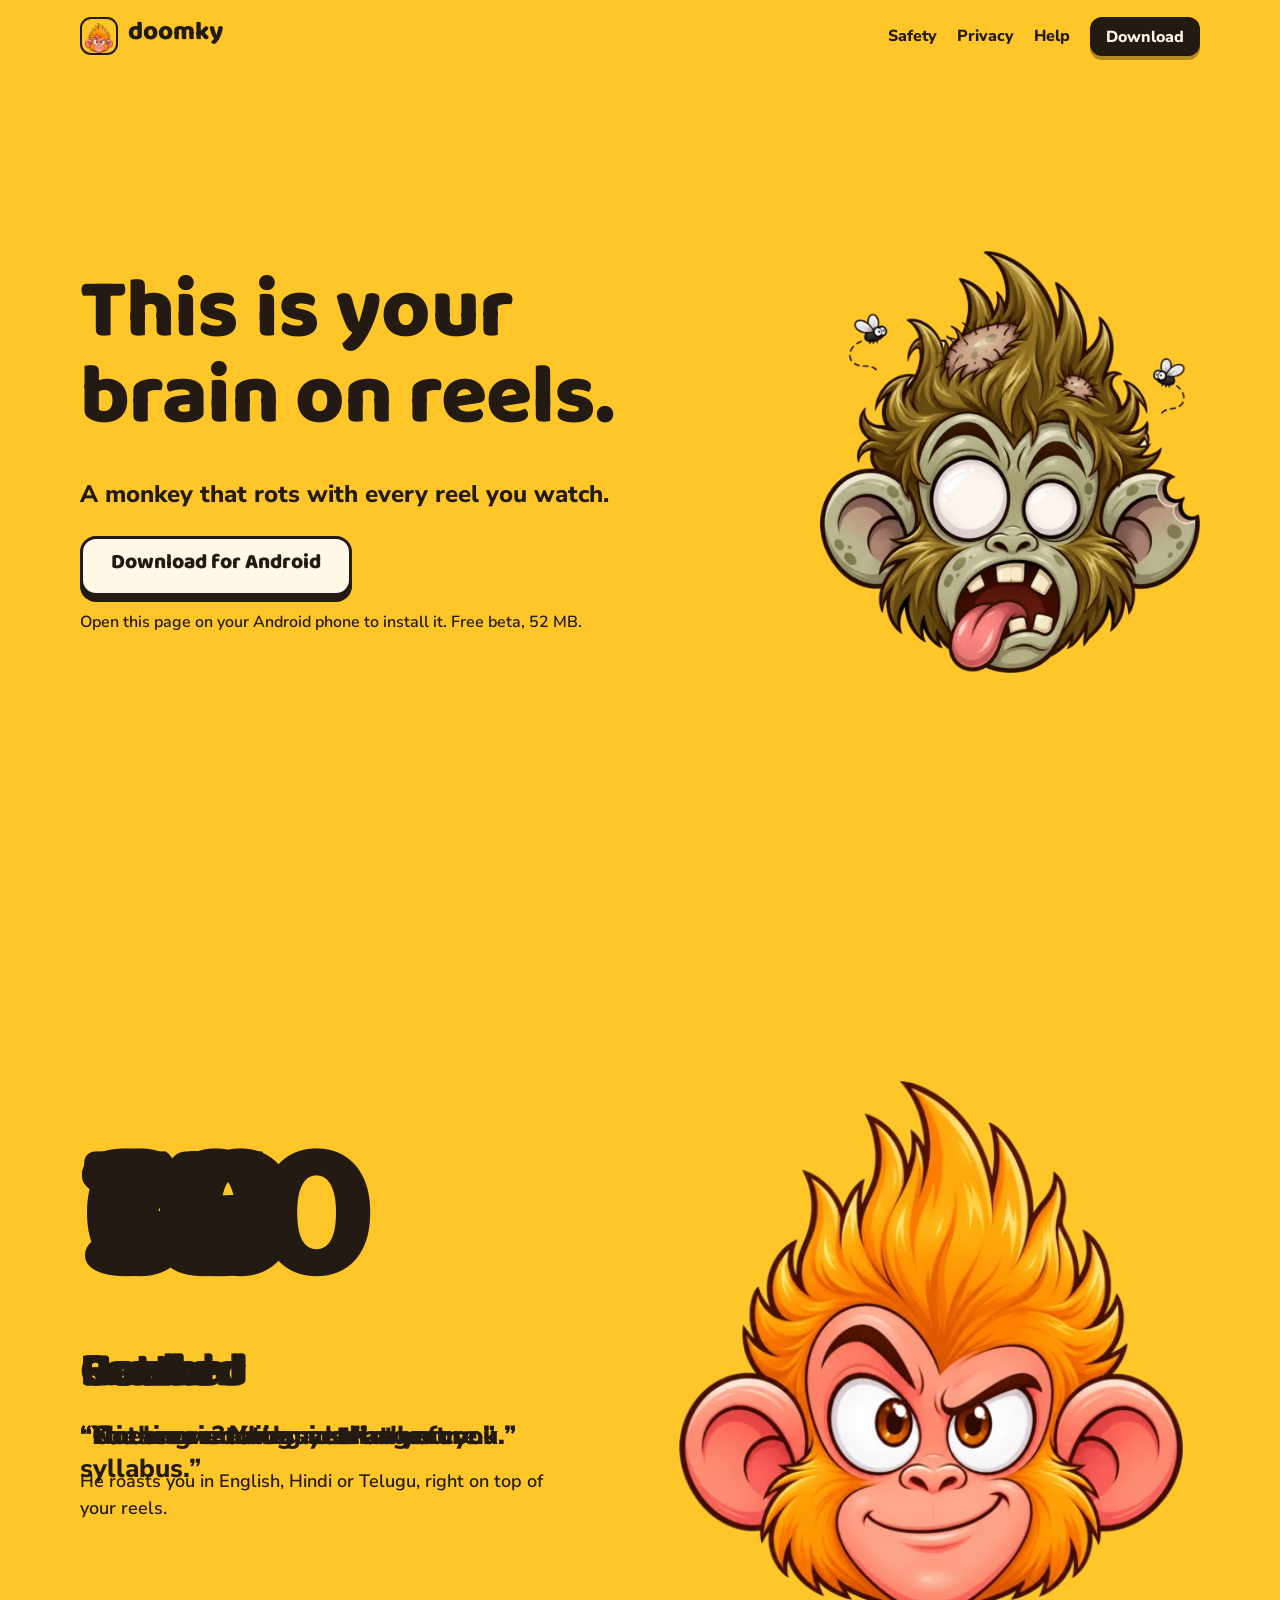
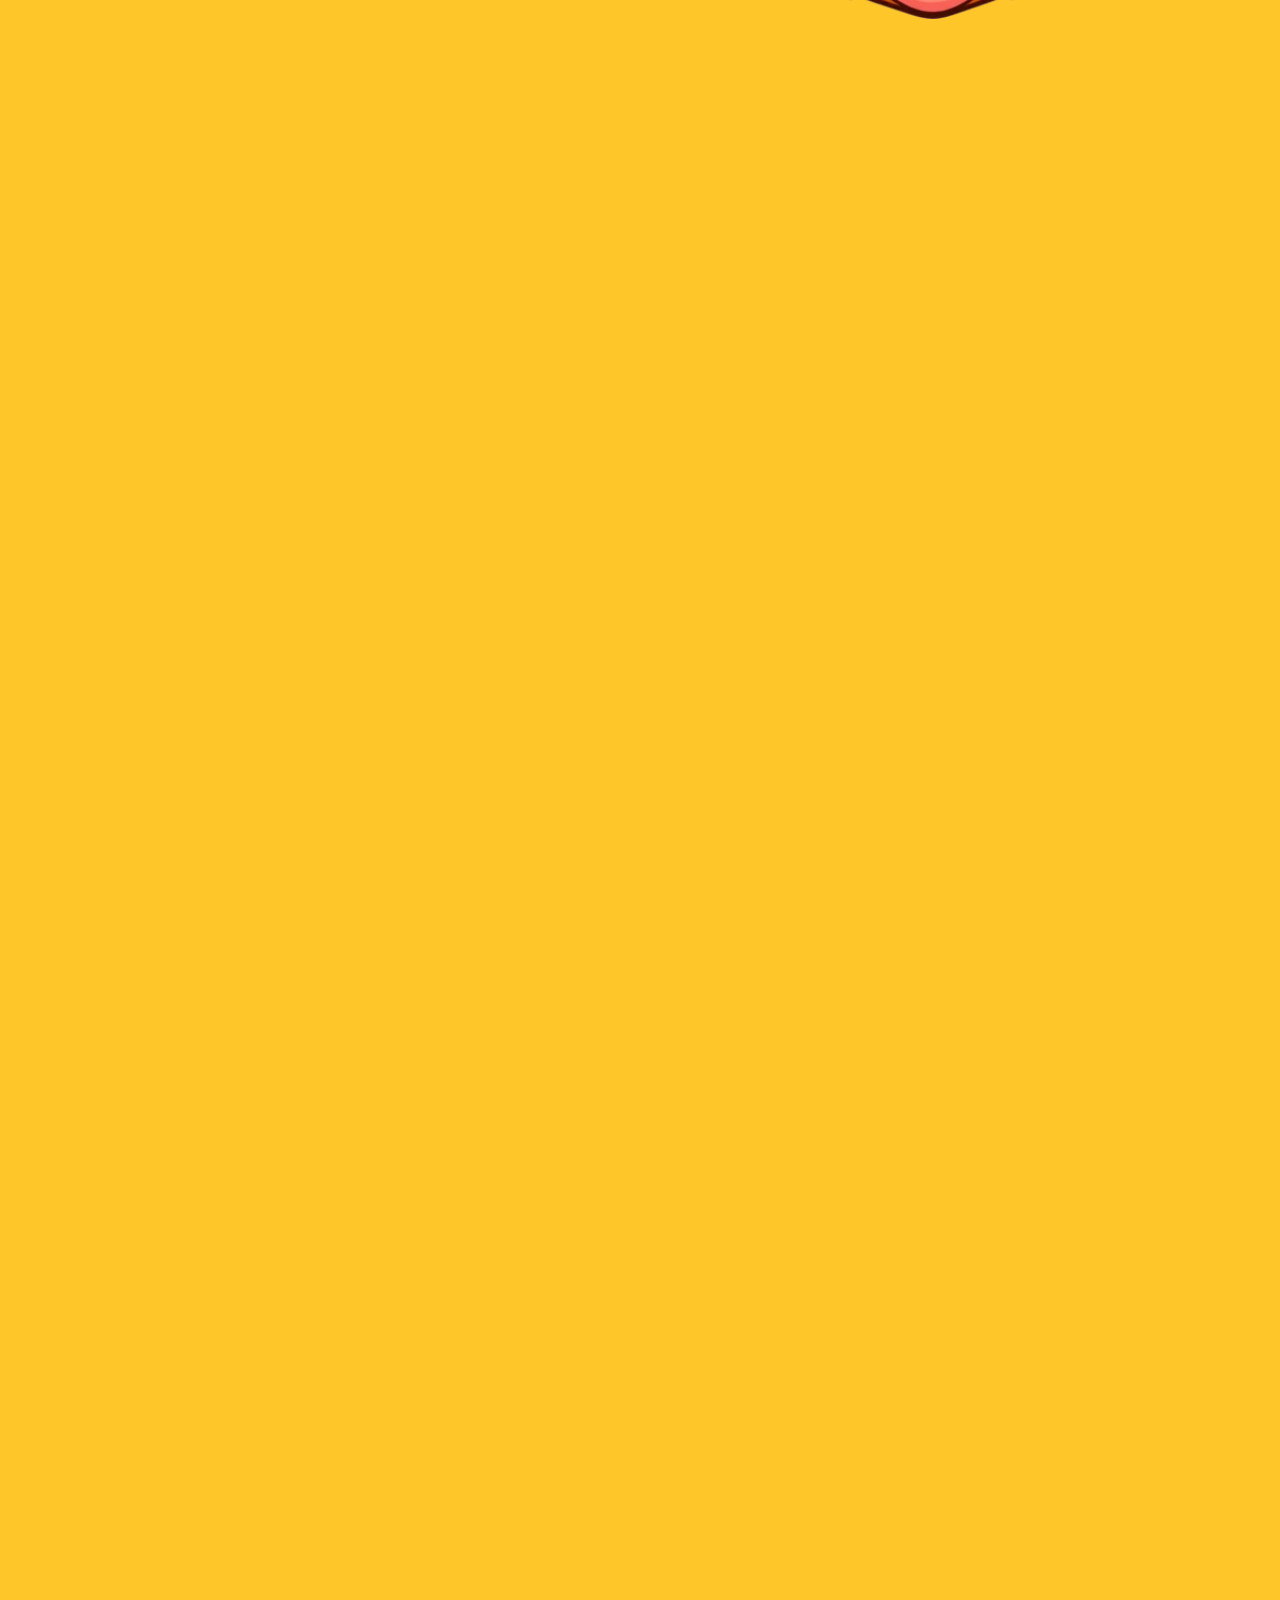
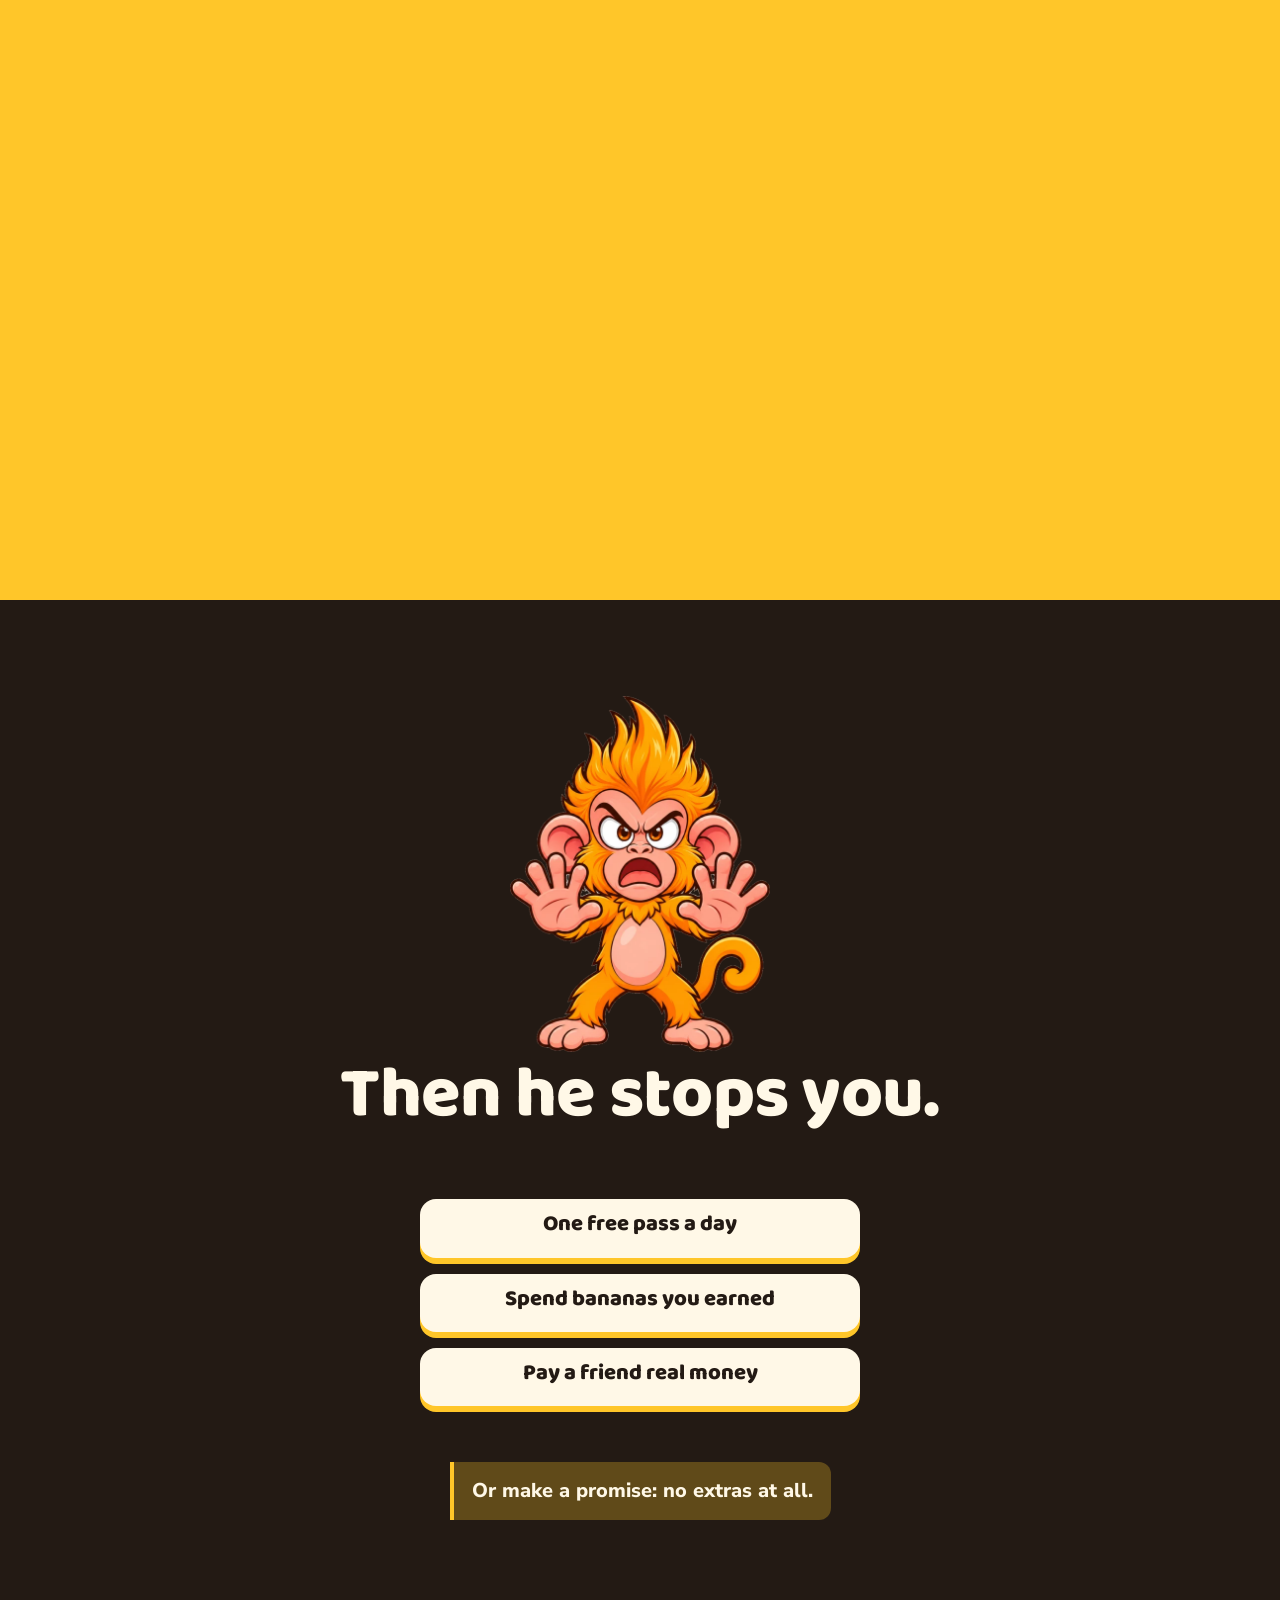
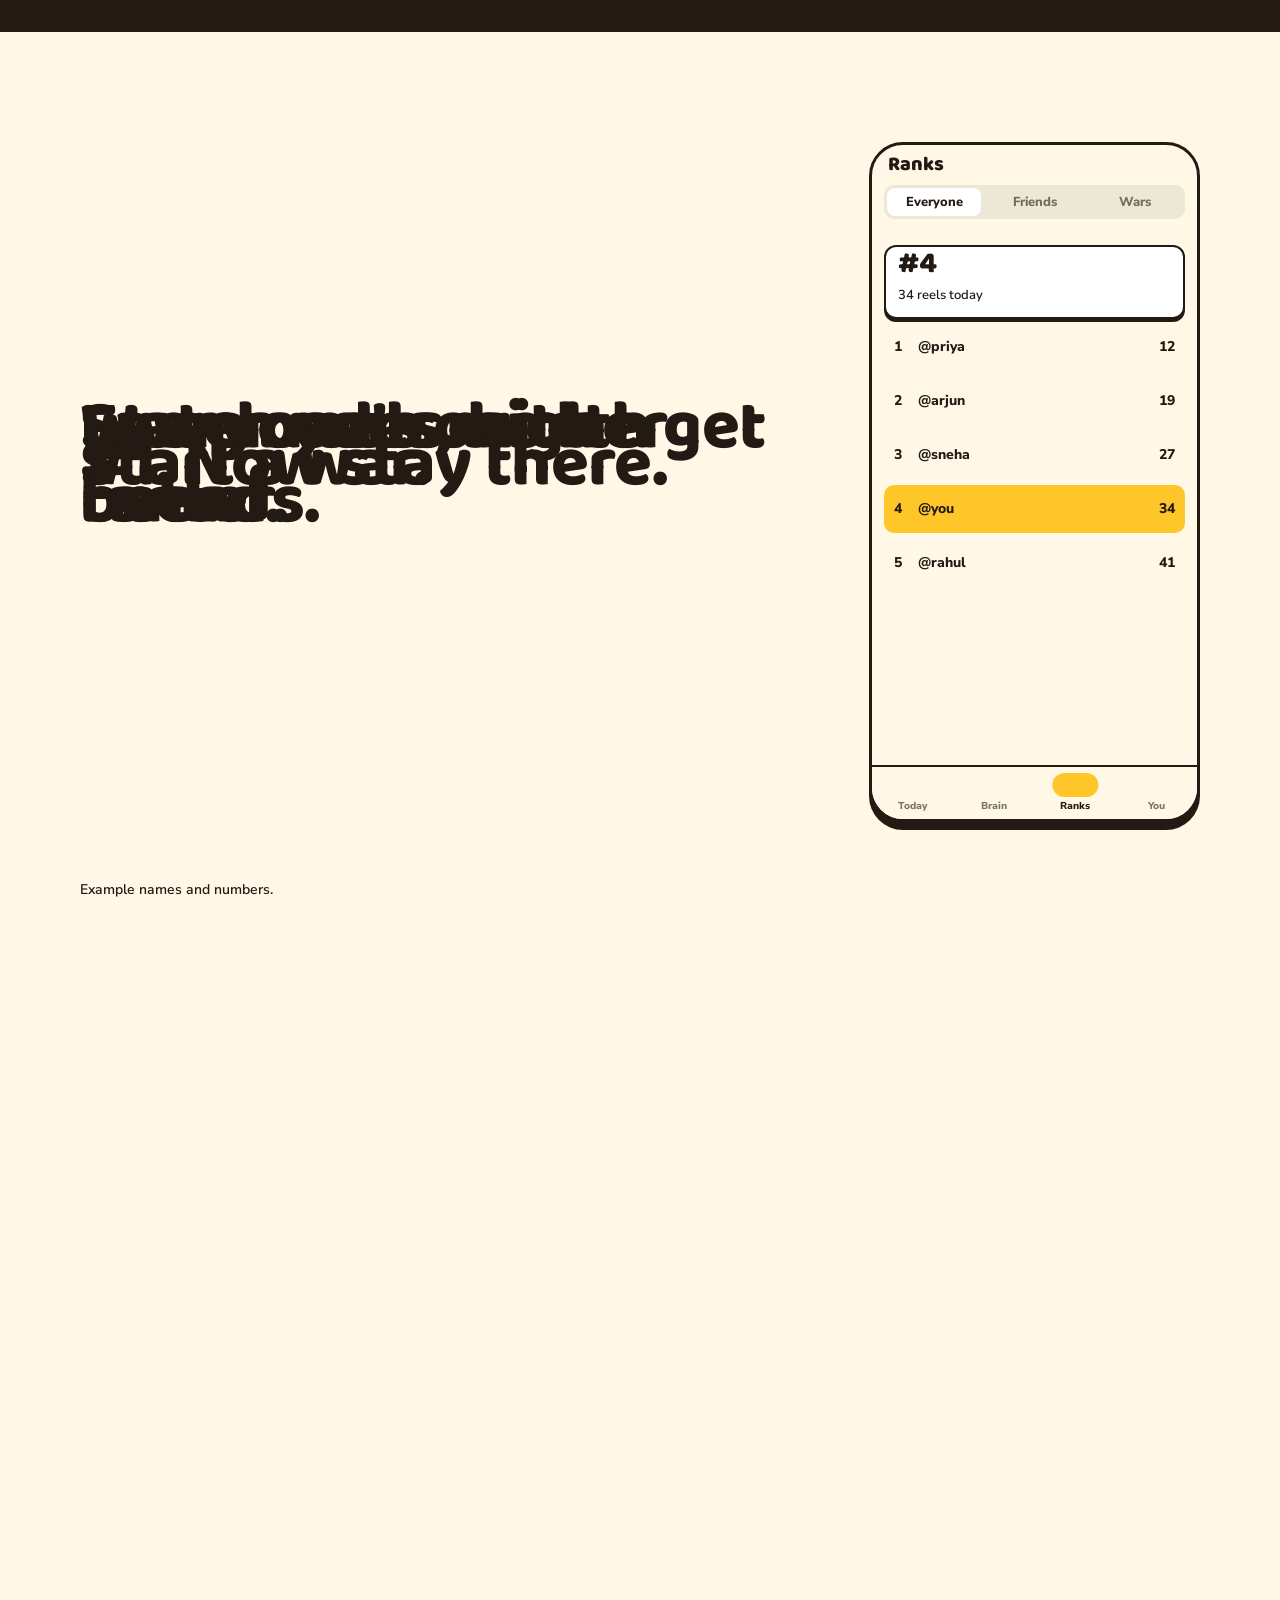
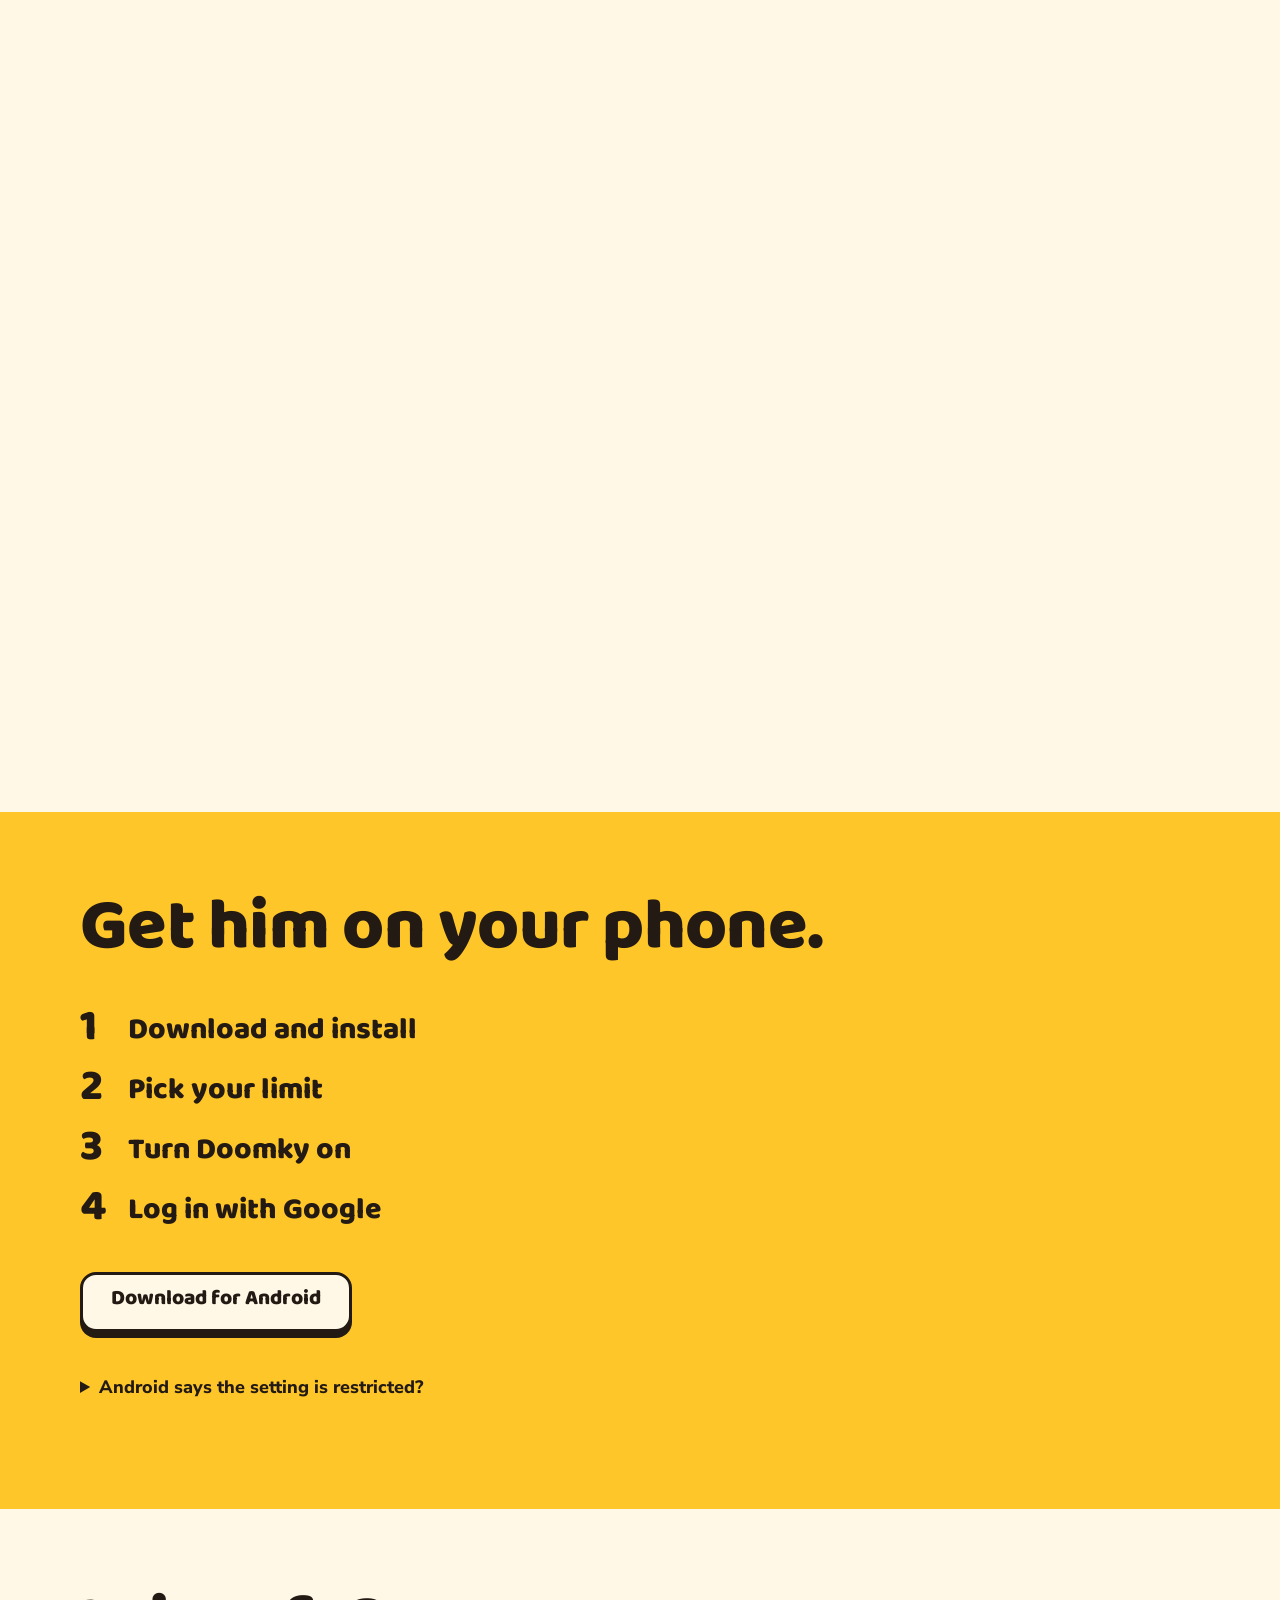
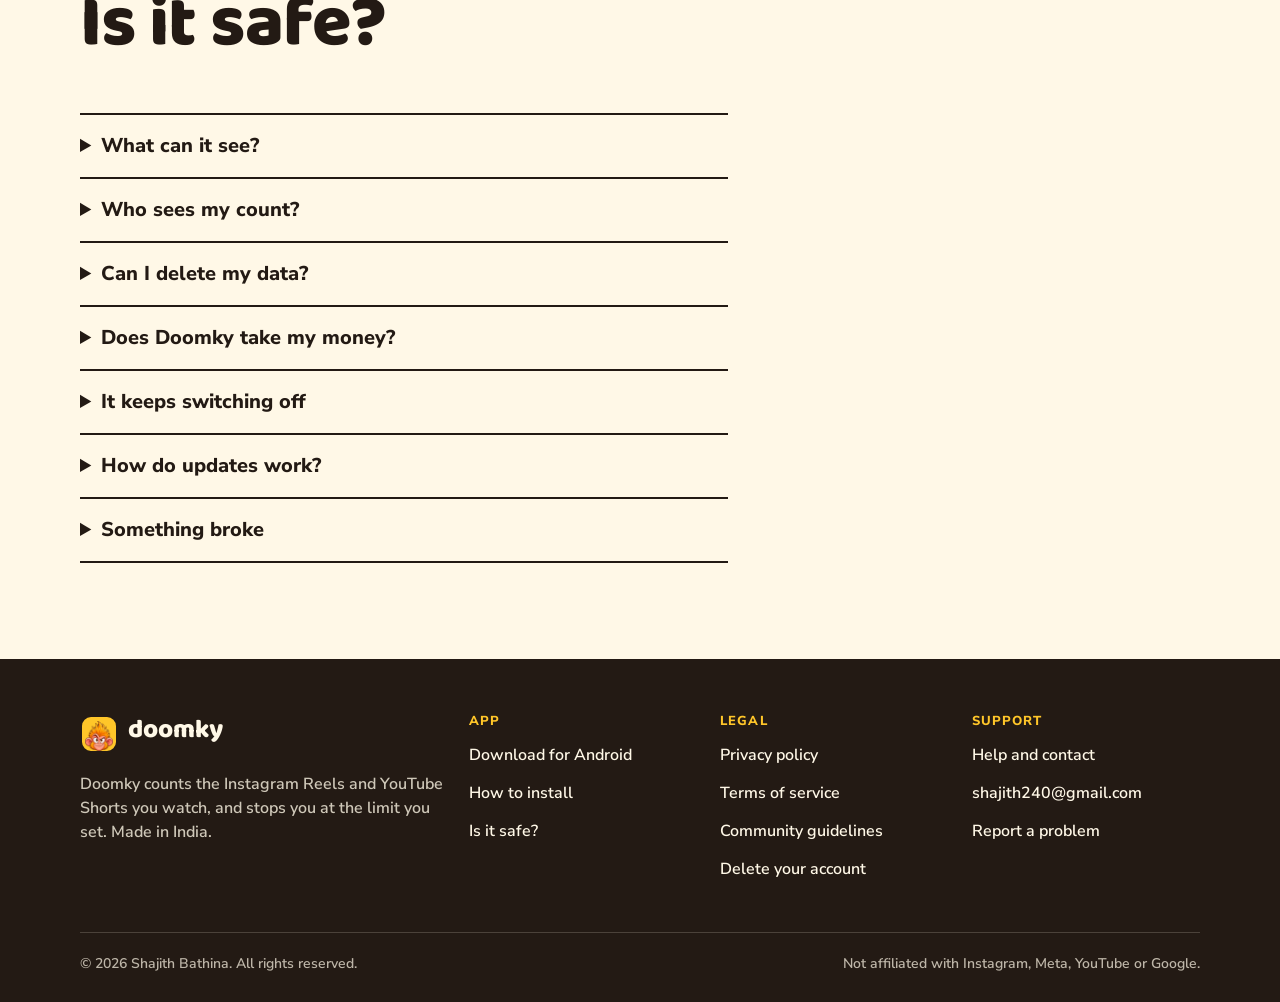
==== commit fd970308: "Beta 7: correct download size" ====
--- a/index.html
+++ b/index.html
@@ -201,7 +201,7 @@
     <div class="pitch">
       <p class="lede">A monkey that rots with every reel you watch.</p>
       <a class="get" href="https://github.com/shajith240/doomky-site/releases/latest/download/doomky.apk">Download for Android</a>
-      <p class="fine">Free beta. 19 MB. Not on iPhone yet.</p>
+      <p class="fine">Free beta. 52 MB. Not on iPhone yet.</p>
     </div>
   </section>
 
@@ -494,7 +494,7 @@
     if (!/android/i.test(navigator.userAgent)) {
       document.querySelector('.fine').textContent = /iphone|ipad|ipod/i.test(navigator.userAgent)
         ? 'Android only for now. There is no iPhone version yet.'
-        : 'Open this page on your Android phone to install it. Free beta, 19 MB.';
+        : 'Open this page on your Android phone to install it. Free beta, 52 MB.';
     }
   })();
 </script>
